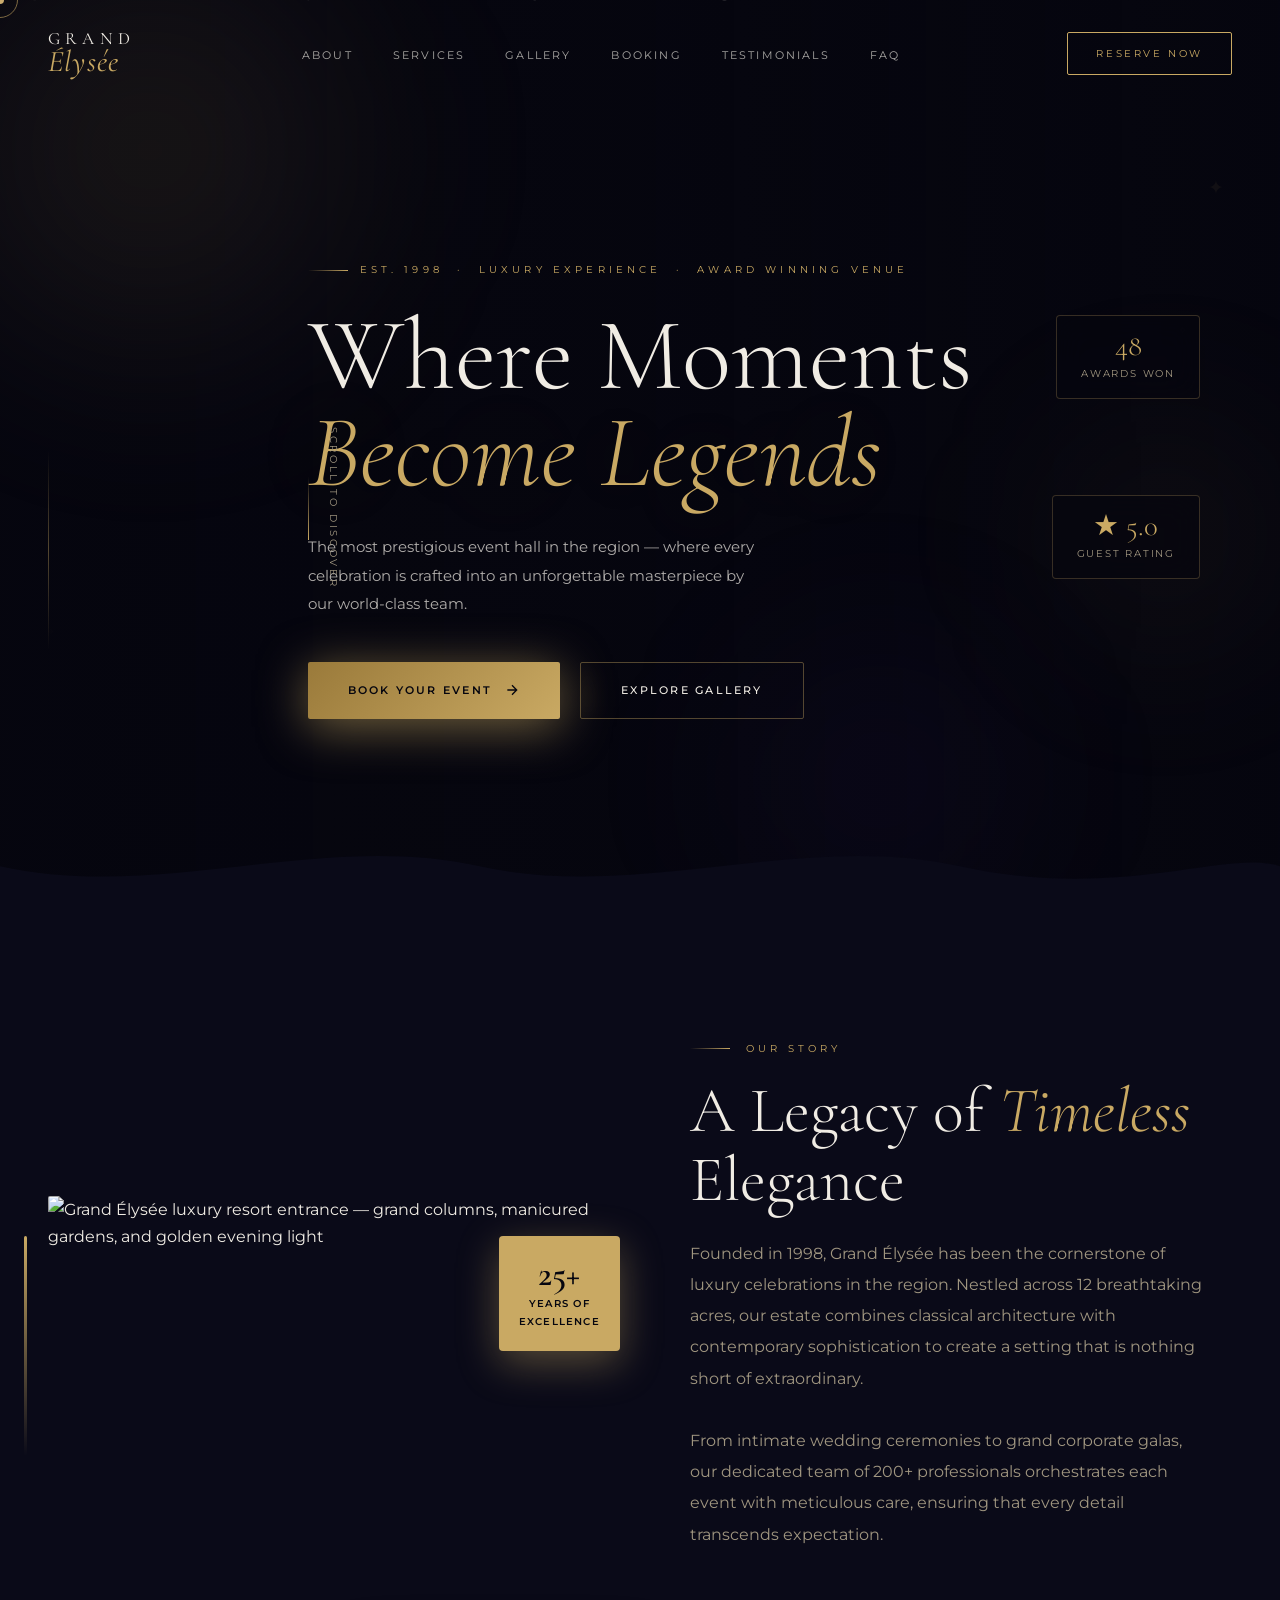
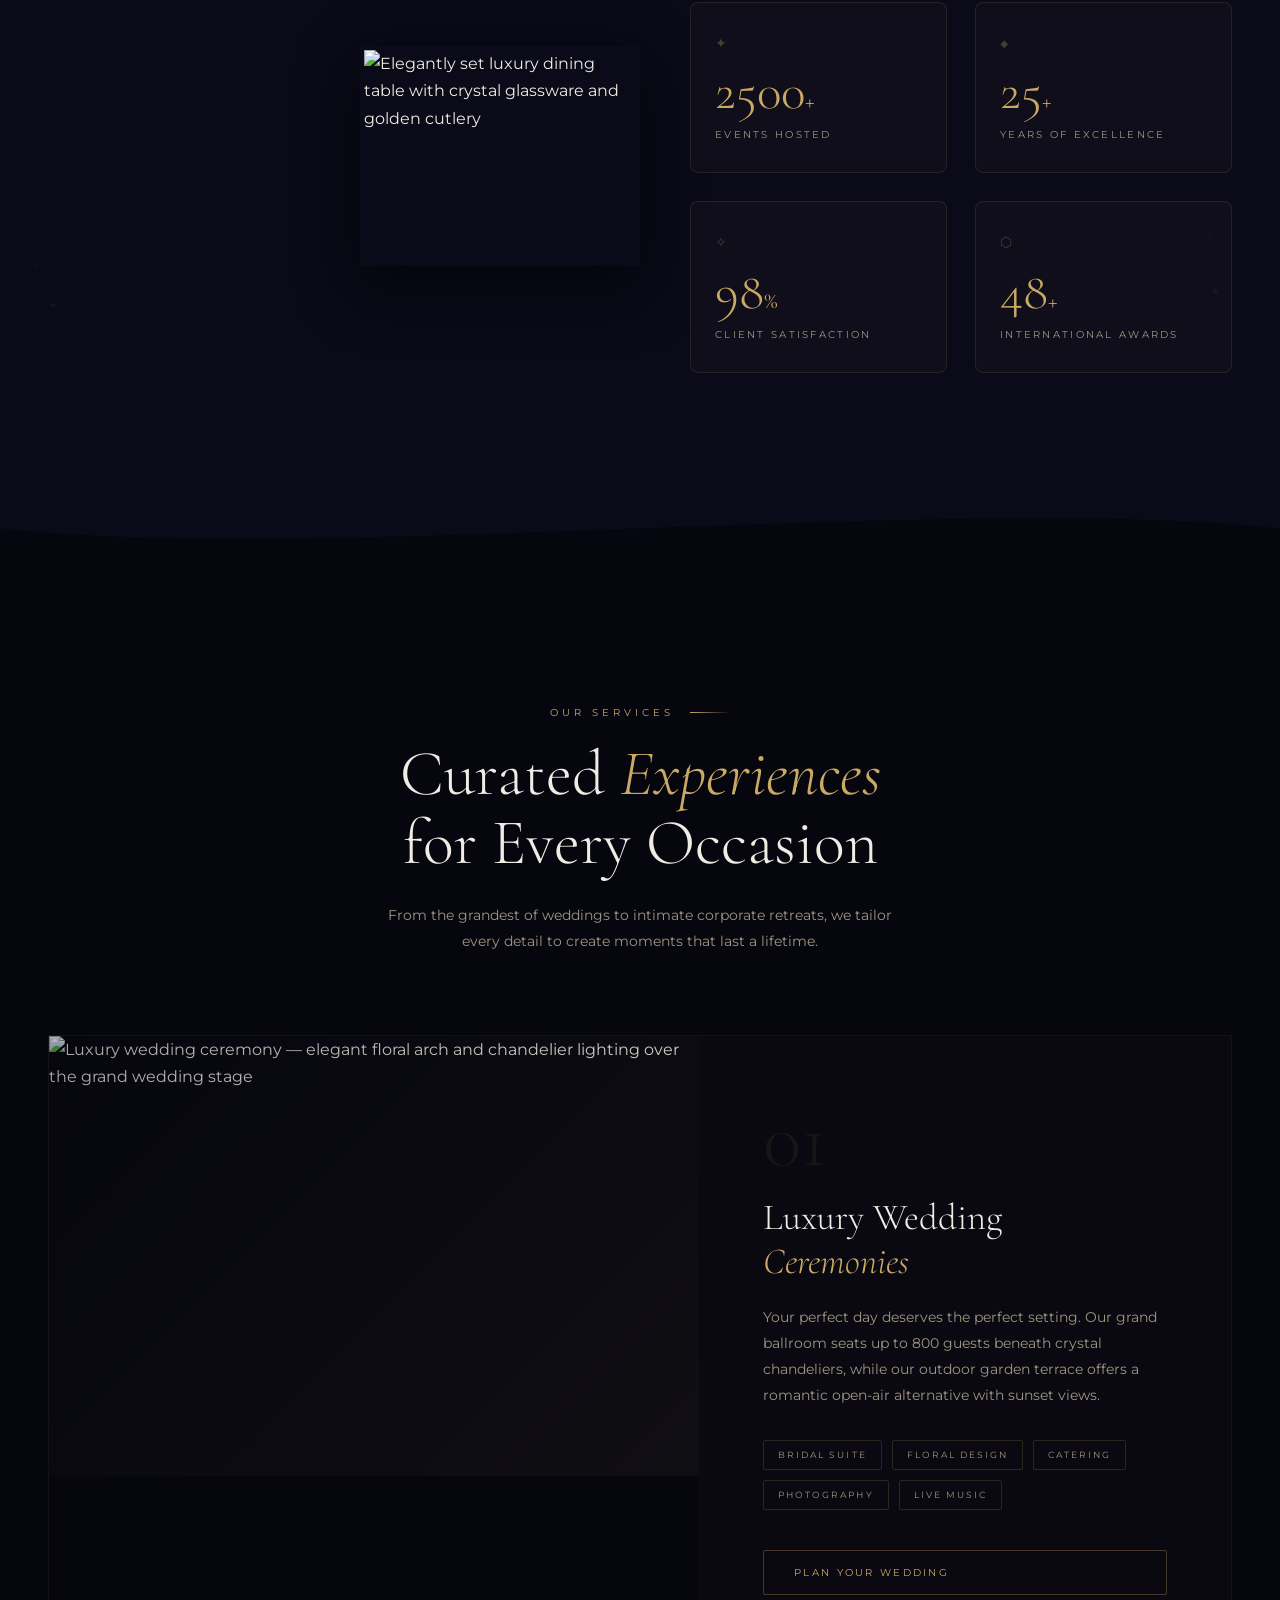
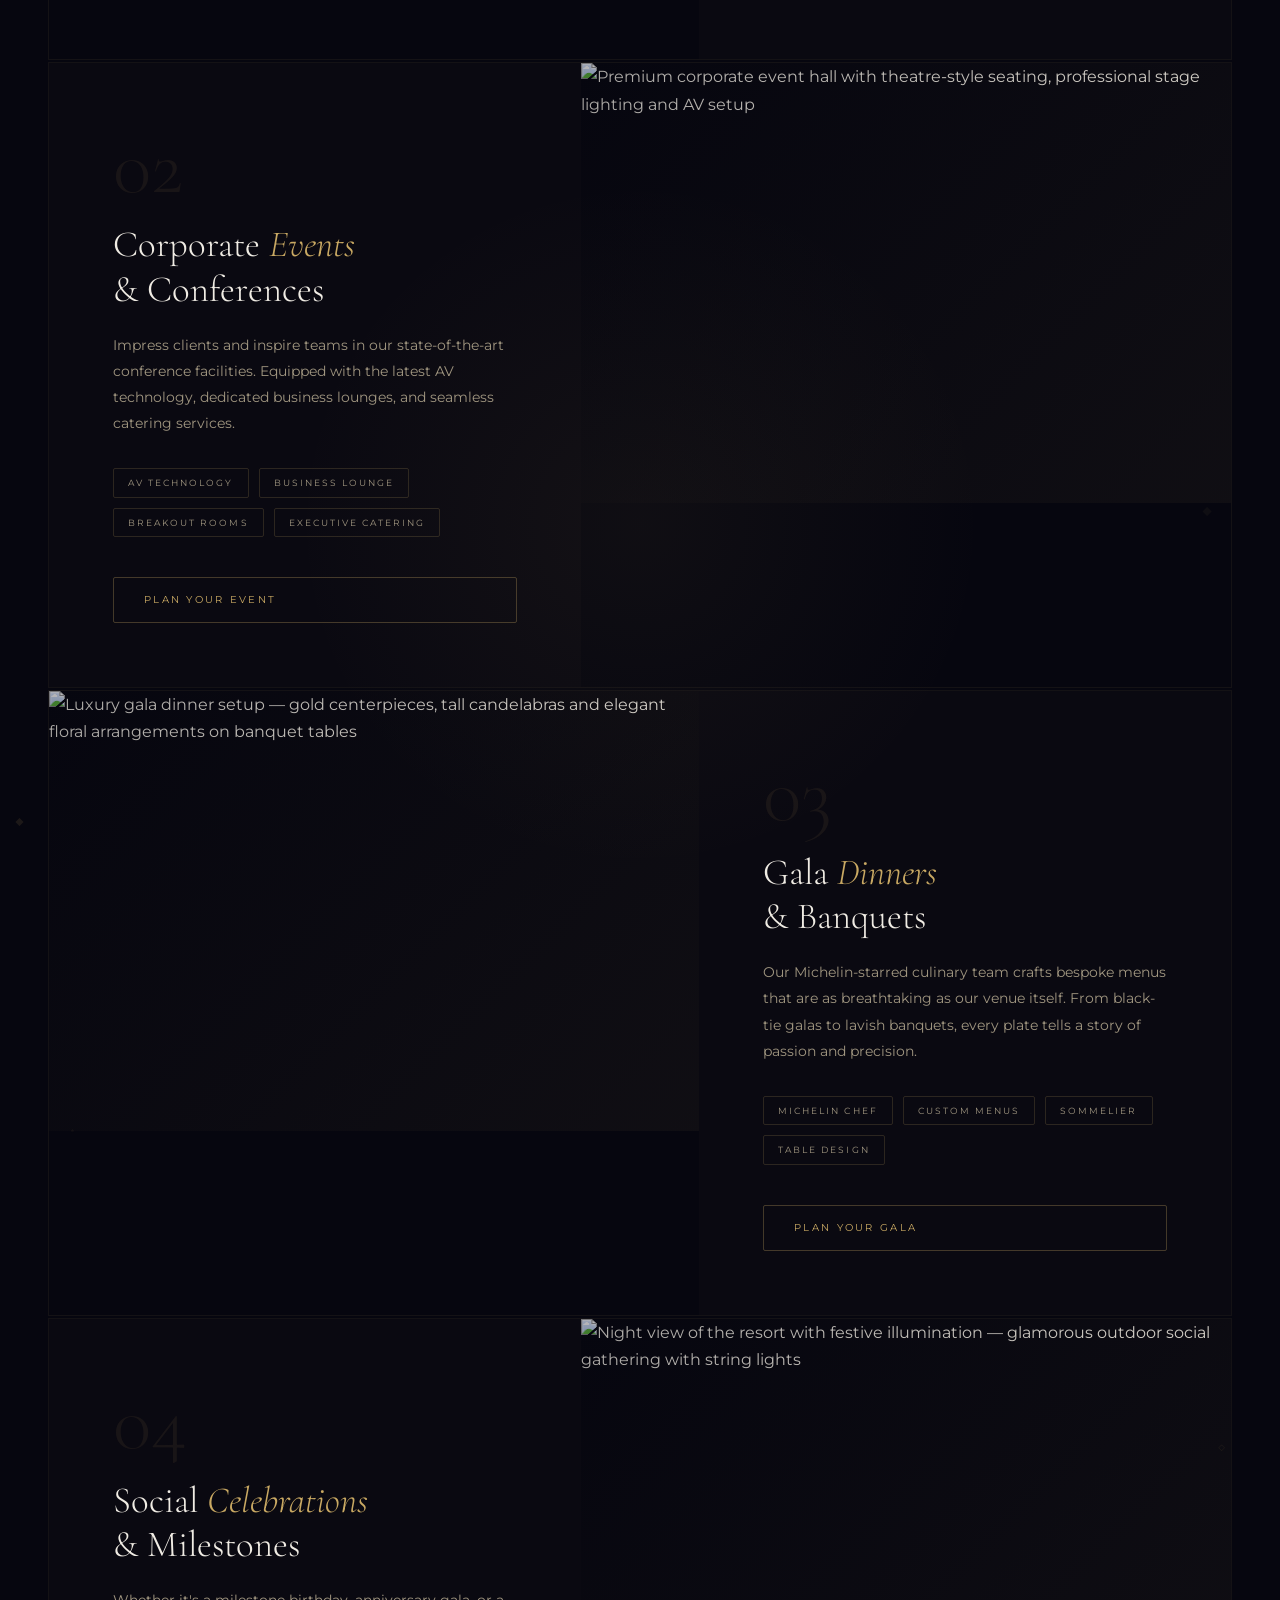
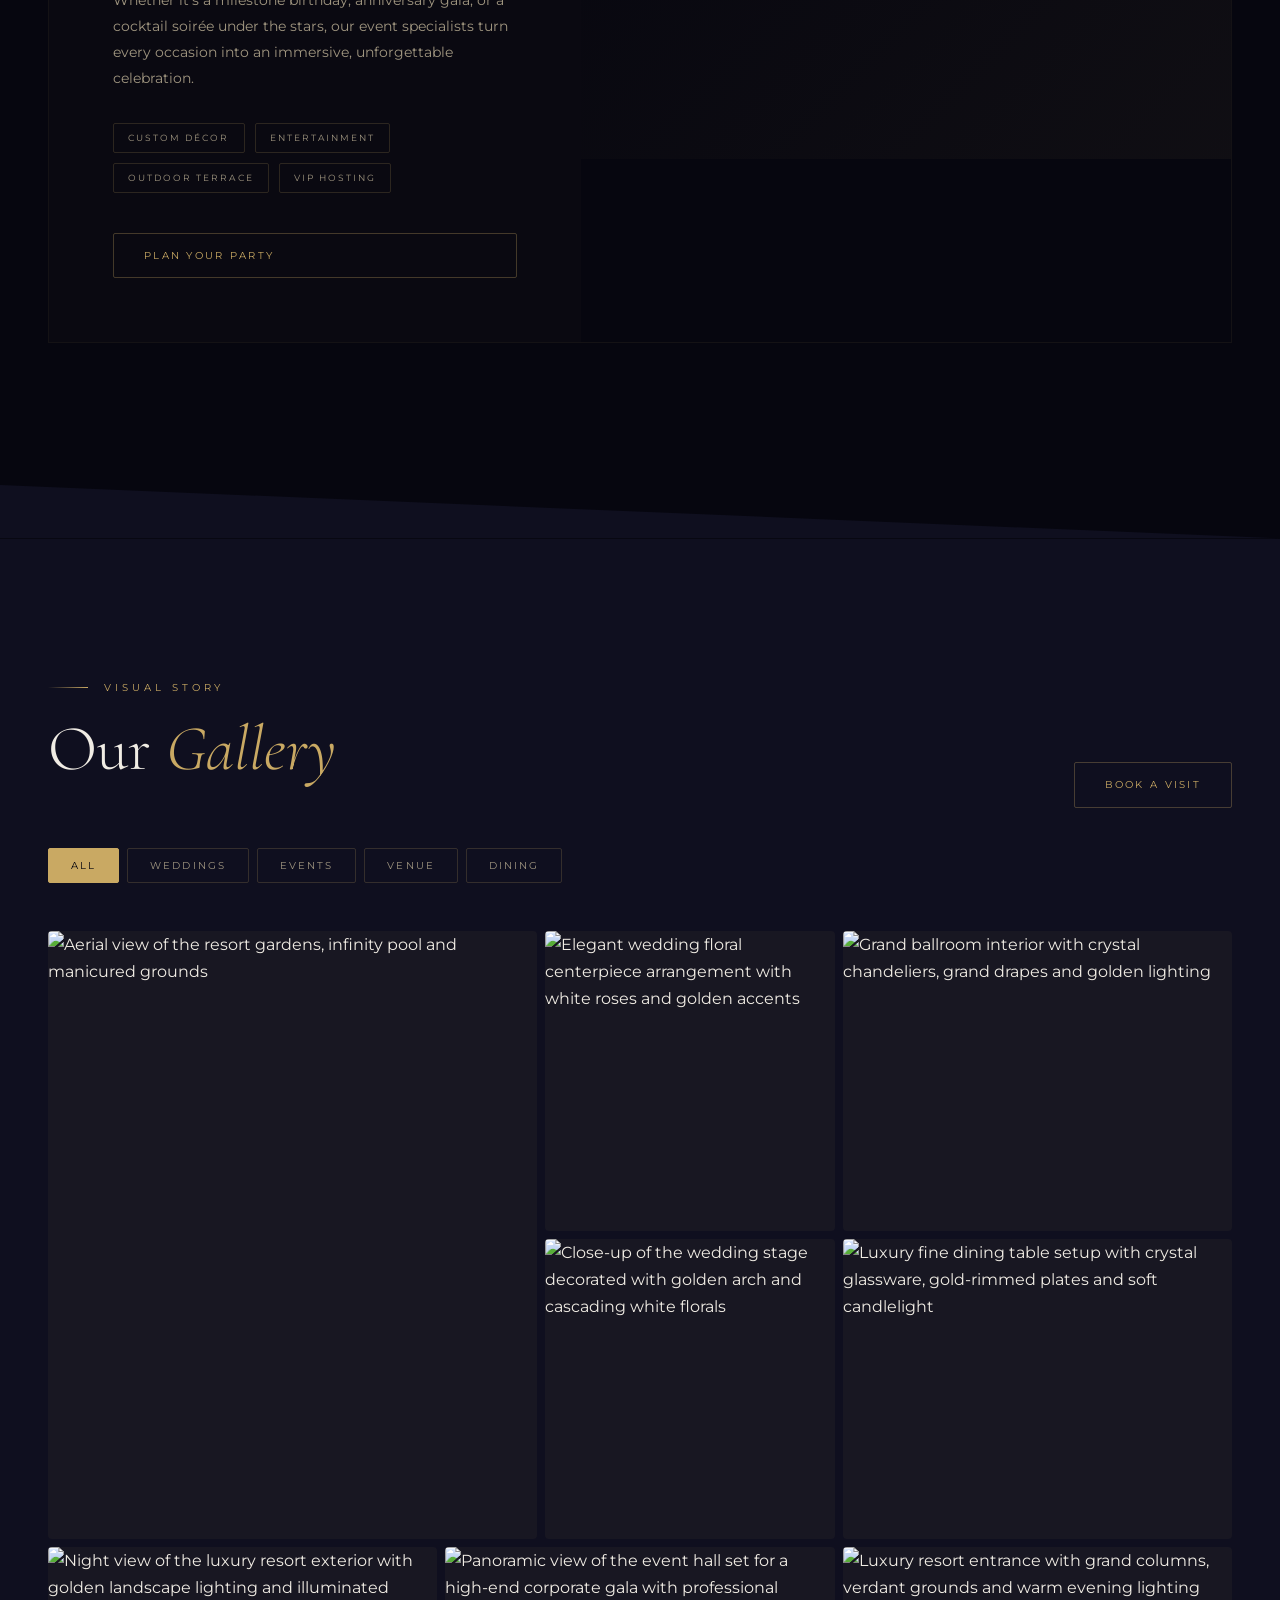
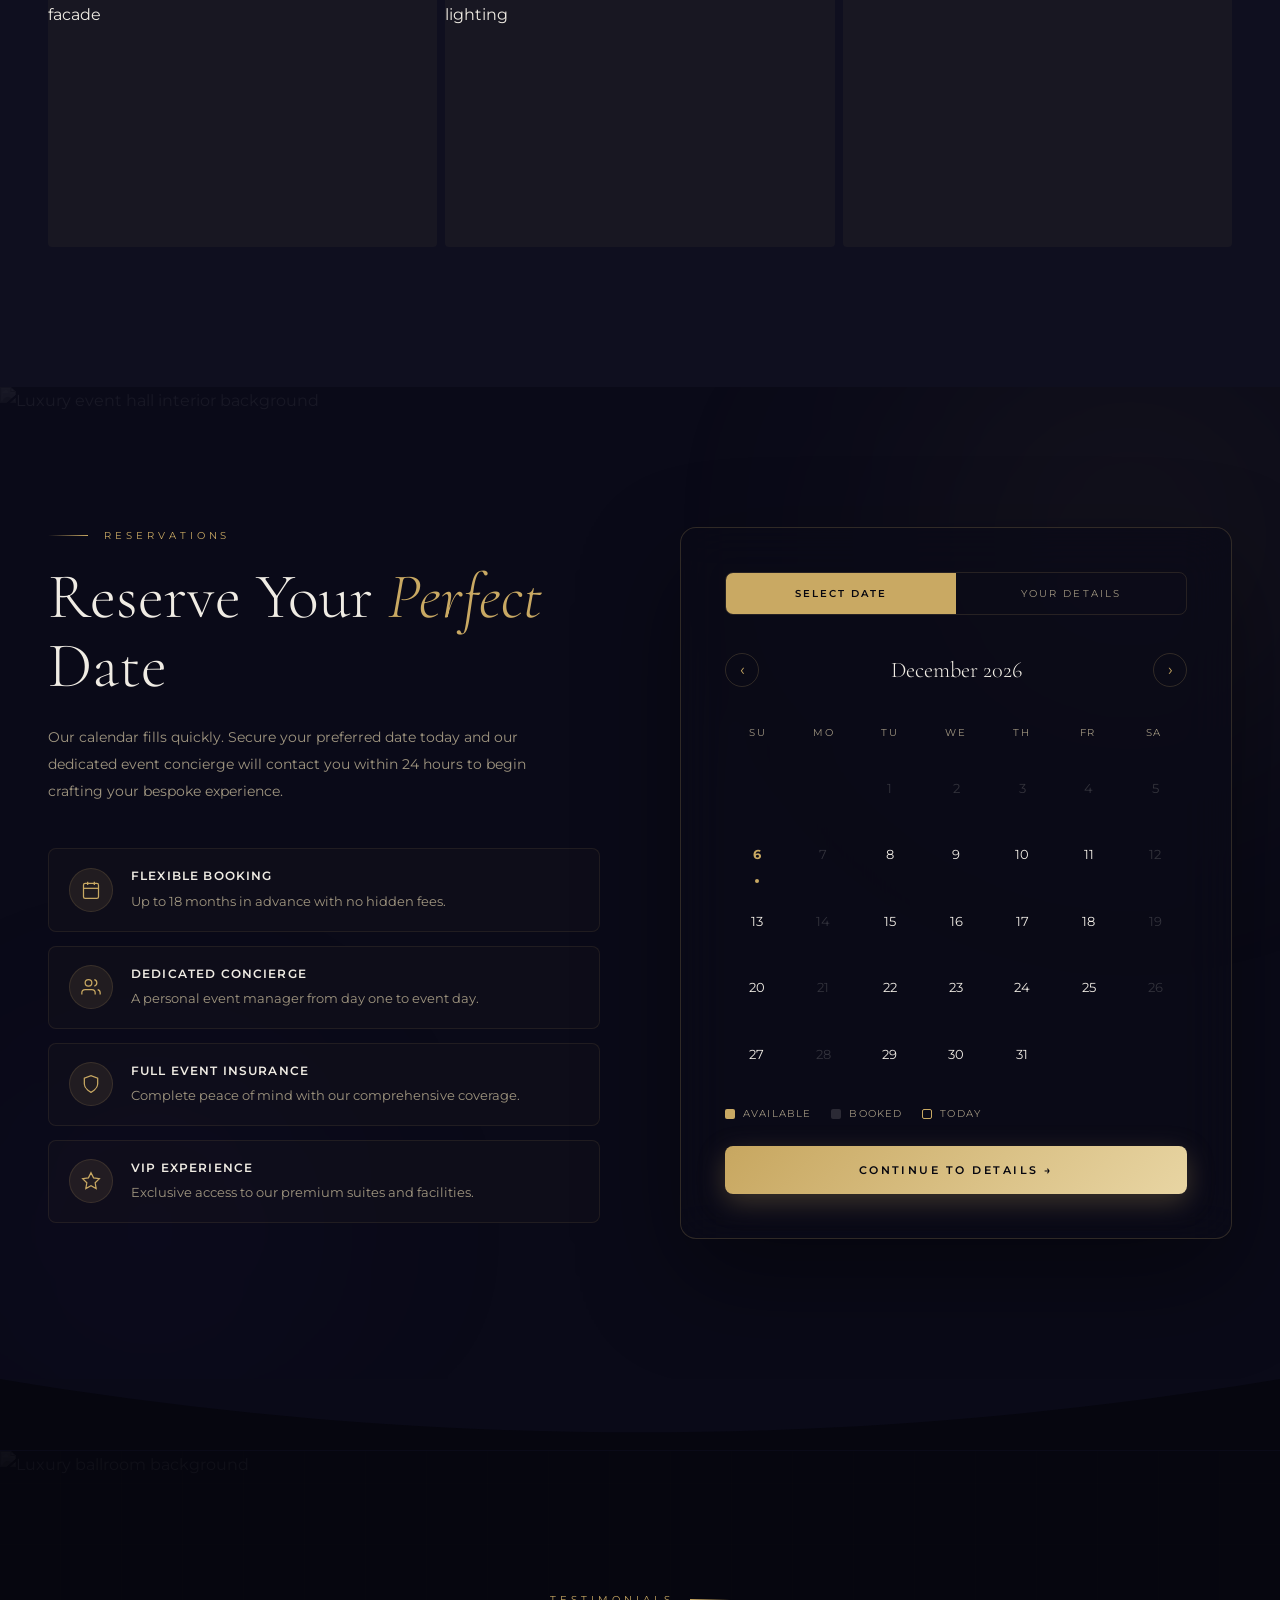
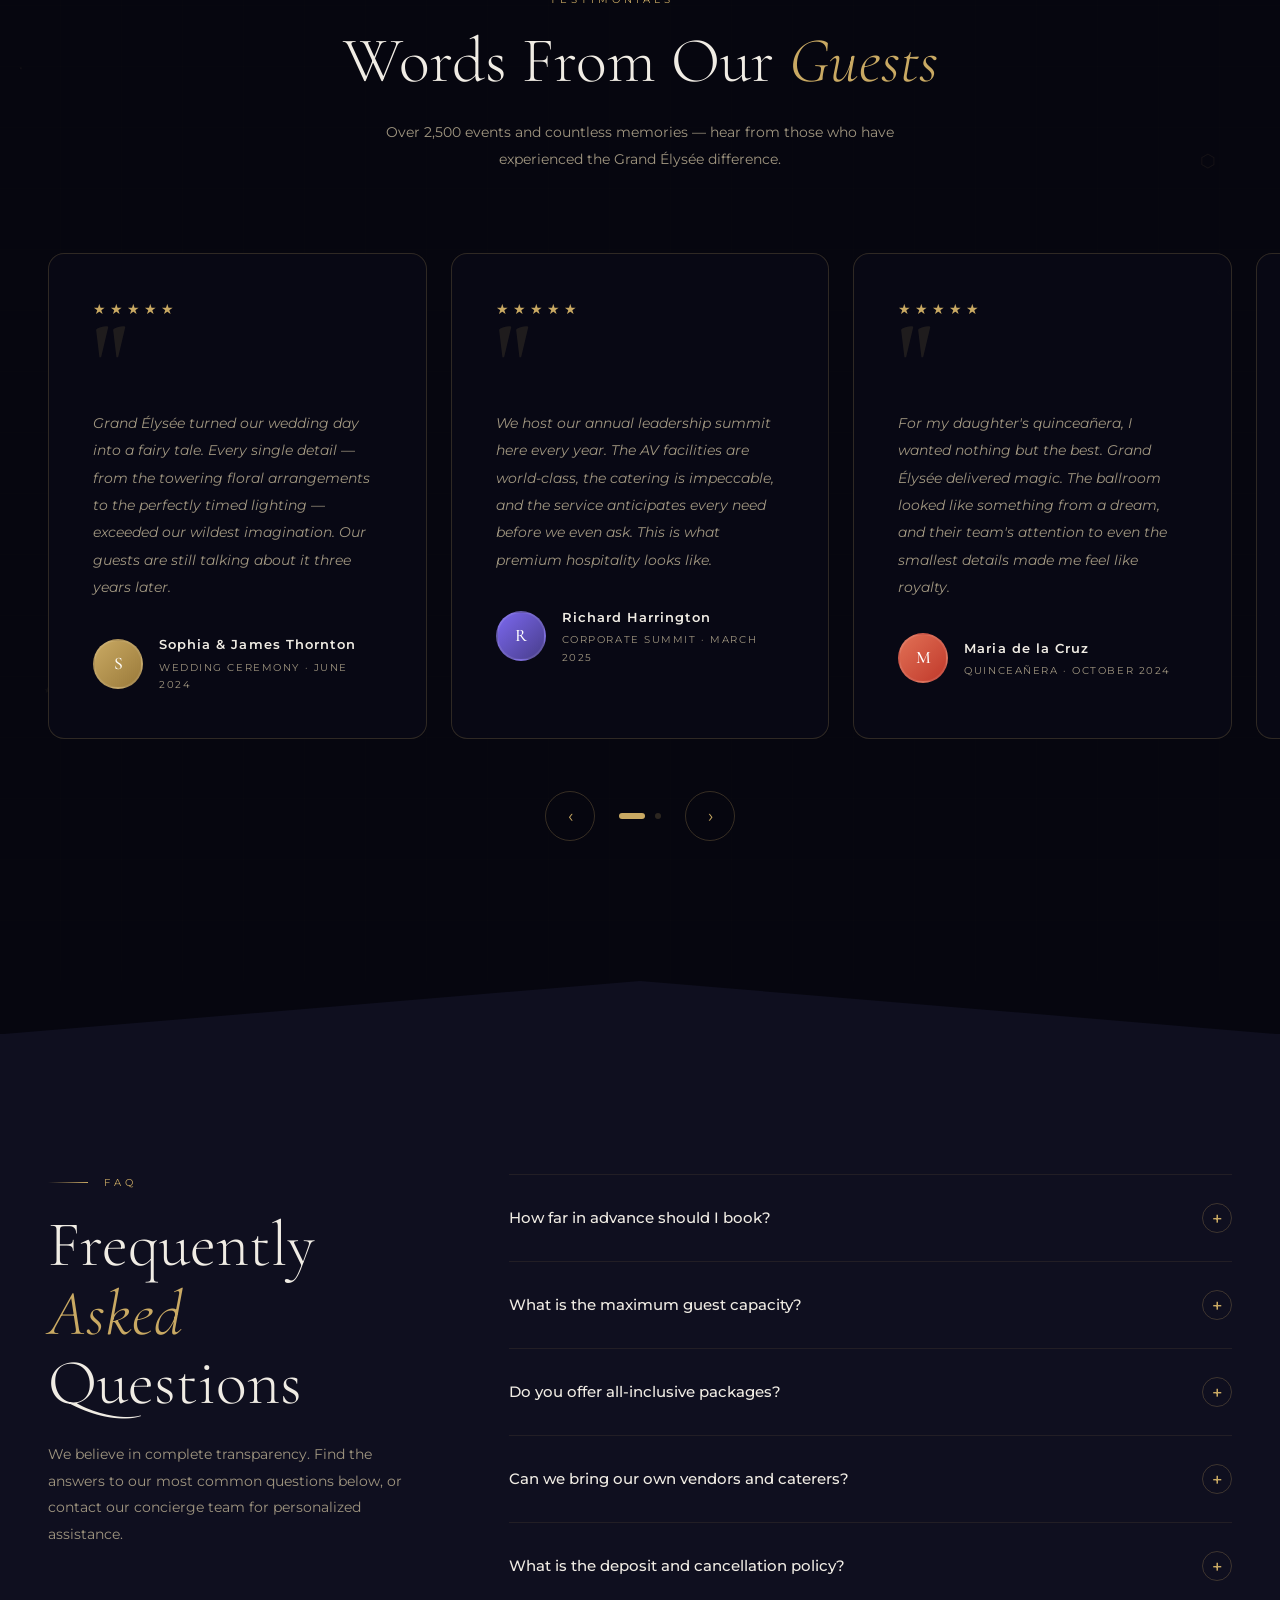
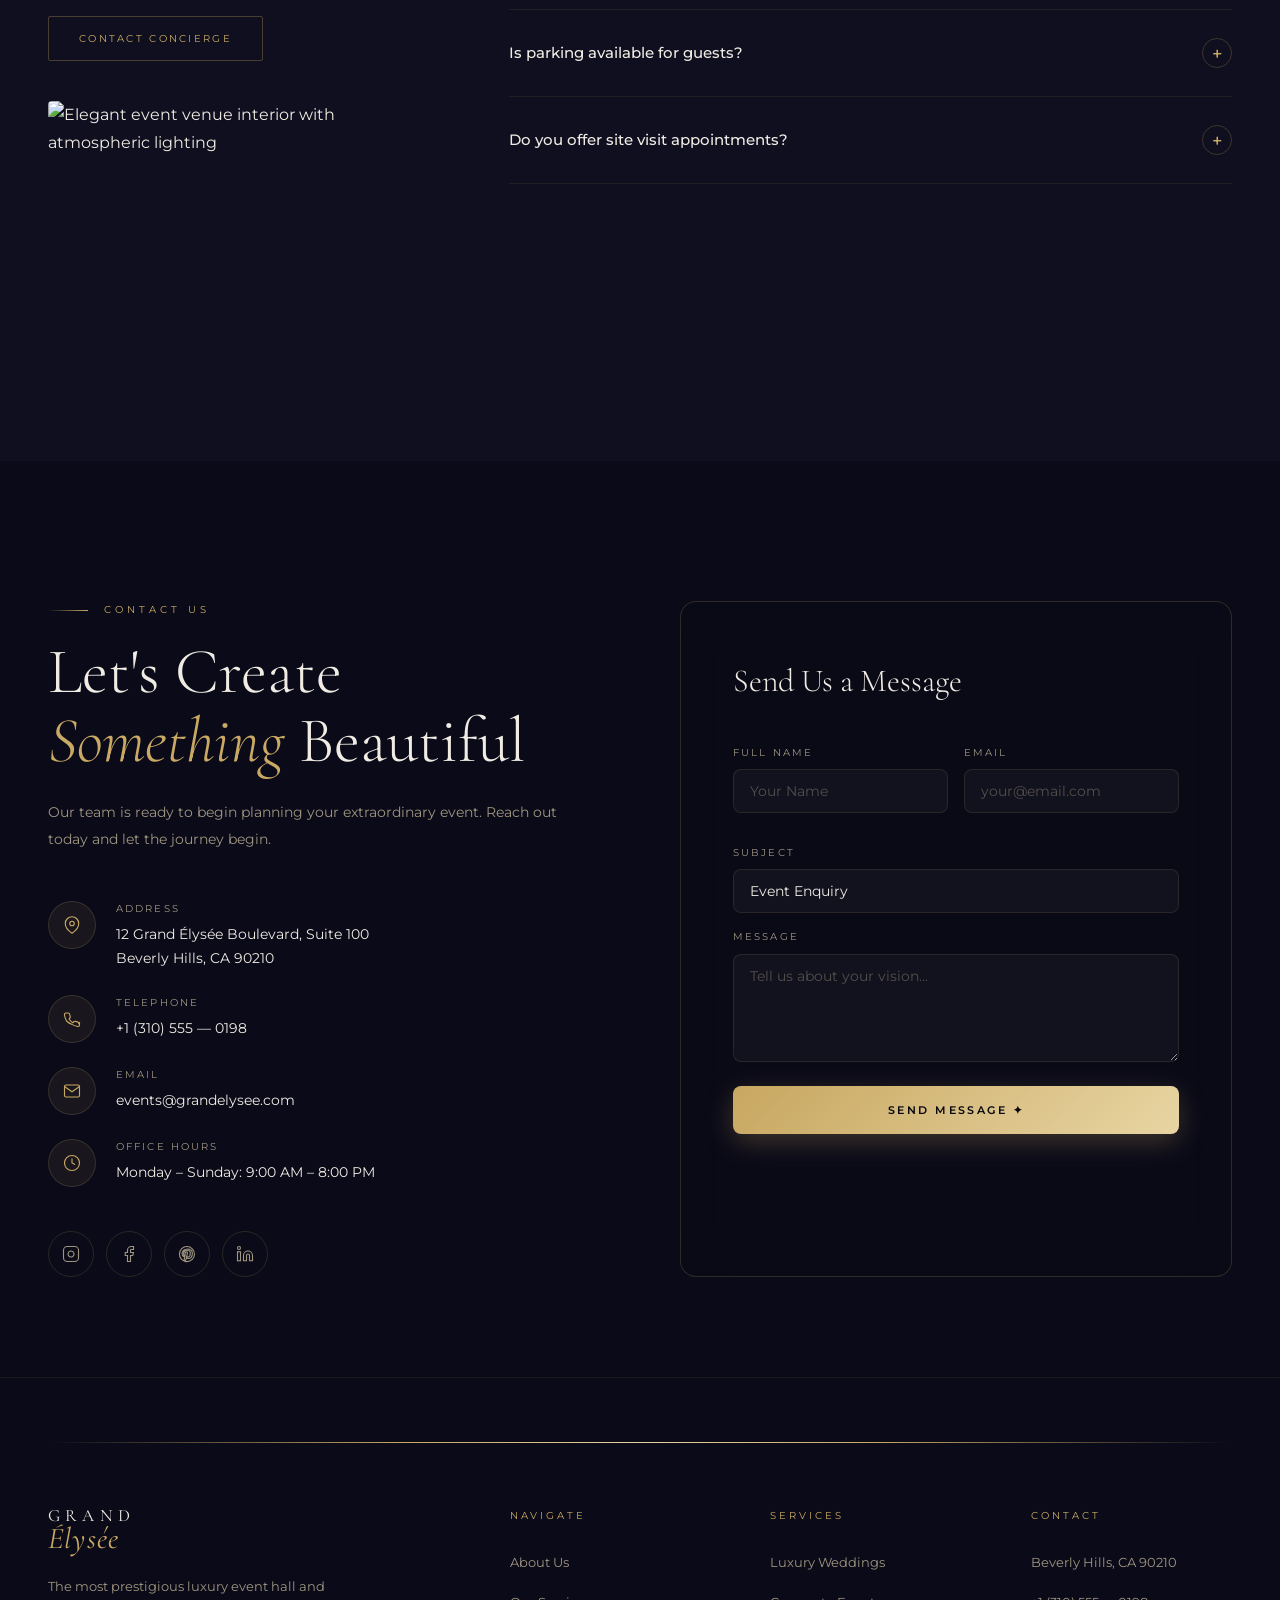
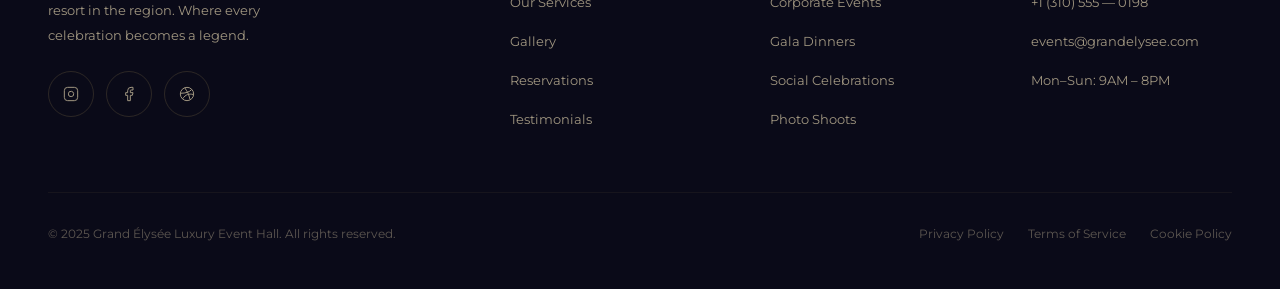
==== index.html @ 56af9328 "Add files via upload" ====
<!DOCTYPE html>
<html lang="en">
<head>
  <meta charset="UTF-8">
  <meta name="viewport" content="width=device-width, initial-scale=1.0">
  <title>Grand Élysée | Luxury Event Hall &amp; Resort</title>
  <meta name="description" content="Experience unparalleled elegance at Grand Élysée — the premier luxury event hall and resort for weddings, corporate events, and grand celebrations.">
  <meta property="og:title" content="Grand Élysée | Luxury Event Hall">
  <meta property="og:description" content="Where moments become legends. The most prestigious event hall in the region.">
  <meta property="og:type" content="website">
  <link rel="preconnect" href="https://fonts.googleapis.com">
  <link rel="preconnect" href="https://fonts.gstatic.com" crossorigin>
  <link href="https://fonts.googleapis.com/css2?family=Cormorant+Garamond:ital,wght@0,300;0,400;0,500;0,600;0,700;1,300;1,400;1,500&family=Montserrat:wght@300;400;500;600;700&display=swap" rel="stylesheet">
  <link rel="stylesheet" href="./style.css">
</head>
<body>

<!-- ═══════════════════════════════════════════════════════
     LOADING SCREEN
════════════════════════════════════════════════════════ -->
<div id="loading-screen">
  <div class="loader-bg-img">
    <img src="./images/hero-bg.jpg" alt="" aria-hidden="true">
  </div>
  <div class="loader-overlay"></div>
  <div class="loader-content">
    <div class="loader-emblem">✦</div>
    <div class="loader-logo" id="loader-logo">
      <span class="loader-letter">G</span><span class="loader-letter">R</span><span class="loader-letter">A</span><span class="loader-letter">N</span><span class="loader-letter">D</span><span class="loader-space">&nbsp;</span><span class="loader-letter">É</span><span class="loader-letter">L</span><span class="loader-letter">Y</span><span class="loader-letter">S</span><span class="loader-letter">É</span><span class="loader-letter">E</span>
    </div>
    <div class="loader-tagline">Where Elegance Meets Excellence</div>
    <div class="loader-bar"><div class="loader-progress"></div></div>
  </div>
</div>

<!-- CUSTOM CURSOR -->
<div class="cursor-dot" id="cursor-dot"></div>
<div class="cursor-ring" id="cursor-ring"></div>

<!-- ═══════════════════════════════════════════════════════
     NAVIGATION
════════════════════════════════════════════════════════ -->
<nav id="navbar">
  <div class="nav-container">
    <a href="#hero" class="nav-logo">
      <span class="logo-grand">Grand</span>
      <span class="logo-elysee">Élysée</span>
    </a>
    <ul class="nav-links" id="nav-links">
      <li><a href="#about"        class="nav-link" data-section="about">About</a></li>
      <li><a href="#services"     class="nav-link" data-section="services">Services</a></li>
      <li><a href="#gallery"      class="nav-link" data-section="gallery">Gallery</a></li>
      <li><a href="#booking"      class="nav-link" data-section="booking">Booking</a></li>
      <li><a href="#testimonials" class="nav-link" data-section="testimonials">Testimonials</a></li>
      <li><a href="#faq"          class="nav-link" data-section="faq">FAQ</a></li>
    </ul>
    <a href="#booking" class="nav-cta">Reserve Now</a>
    <button class="nav-toggle" id="nav-toggle" aria-label="Toggle menu">
      <span></span><span></span><span></span>
    </button>
  </div>
</nav>

<!-- ═══════════════════════════════════════════════════════
     HERO SECTION
════════════════════════════════════════════════════════ -->
<section id="hero">
  <!-- Animated blobs -->
  <div class="hero-orb hero-orb-1"></div>
  <div class="hero-orb hero-orb-2"></div>
  <div class="hero-orb hero-orb-3"></div>
  <!-- Particles -->
  <div id="hero-particles" class="hero-particles"></div>
  <!-- Real background image -->
  <div class="hero-bg-wrap" id="hero-parallax-bg">
    <img
      src="./images/hero-bg.jpg"
      alt="Luxury resort exterior at dusk — aerial panoramic view of Grand Élysée with illuminated gardens"
      class="hero-bg-img"
      loading="eager"
    >
  </div>
  <div class="hero-overlay"></div>
  <!-- Side decorative line -->
  <div class="hero-side-line"></div>
  <!-- Main content -->
  <div class="hero-content">
    <div class="hero-overline">Est. 1998 &nbsp;·&nbsp; Luxury Experience &nbsp;·&nbsp; Award Winning Venue</div>
    <h1 class="hero-title">
      <span class="hero-title-line">Where Moments</span>
      <span class="hero-title-line hero-title-italic">Become Legends</span>
    </h1>
    <p class="hero-subtitle">The most prestigious event hall in the region — where every celebration is crafted into an unforgettable masterpiece by our world-class team.</p>
    <div class="hero-ctas">
      <a href="#booking" class="btn-primary">
        <span>Book Your Event</span>
        <svg viewBox="0 0 24 24" fill="none" stroke="currentColor" stroke-width="2"><path d="M5 12h14M12 5l7 7-7 7"/></svg>
      </a>
      <a href="#gallery" class="btn-secondary"><span>Explore Gallery</span></a>
    </div>
    <div class="hero-scroll-hint">
      <div class="scroll-line"></div>
      <span>Scroll to discover</span>
    </div>
  </div>
  <!-- Floating award badges -->
  <div class="hero-badge hero-badge-1">
    <div class="badge-inner">
      <div class="badge-num">48</div>
      <div class="badge-label">Awards Won</div>
    </div>
  </div>
  <div class="hero-badge hero-badge-2">
    <div class="badge-inner">
      <div class="badge-num">★ 5.0</div>
      <div class="badge-label">Guest Rating</div>
    </div>
  </div>
  <!-- Wave divider -->
  <div class="hero-divider wave-divider">
    <svg viewBox="0 0 1440 110" preserveAspectRatio="none" xmlns="http://www.w3.org/2000/svg">
      <path d="M0,70 C180,110 360,30 540,70 C720,110 900,30 1080,70 C1260,110 1380,50 1440,70 L1440,110 L0,110 Z" fill="#0a0a18"/>
    </svg>
  </div>
</section>

<!-- ═══════════════════════════════════════════════════════
     ABOUT SECTION
════════════════════════════════════════════════════════ -->
<section id="about">
  <div class="about-container">
    <!-- Left: Images -->
    <div class="about-image-wrap reveal-left">
      <div class="about-gold-line"></div>
      <div class="about-main-img">
        <img
          src="./images/about-main.jpg"
          alt="Grand Élysée luxury resort entrance — grand columns, manicured gardens, and golden evening light"
          loading="lazy"
        >
      </div>
      <div class="about-accent-img">
        <img
          src="./images/about-accent.jpg"
          alt="Elegantly set luxury dining table with crystal glassware and golden cutlery"
          loading="lazy"
        >
      </div>
      <!-- Floating experience tag -->
      <div class="about-float-tag">
        <div class="float-tag-num">25+</div>
        <div class="float-tag-text">Years of<br>Excellence</div>
      </div>
    </div>
    <!-- Right: Text + Stats -->
    <div class="about-text">
      <div class="section-overline reveal stagger-1">Our Story</div>
      <h2 class="section-title reveal stagger-2">A Legacy of <em>Timeless</em><br>Elegance</h2>
      <p class="about-story section-sub reveal stagger-3">
        Founded in 1998, Grand Élysée has been the cornerstone of luxury celebrations in the region. Nestled across 12 breathtaking acres, our estate combines classical architecture with contemporary sophistication to create a setting that is nothing short of extraordinary.<br><br>
        From intimate wedding ceremonies to grand corporate galas, our dedicated team of 200+ professionals orchestrates each event with meticulous care, ensuring that every detail transcends expectation.
      </p>
      <div class="about-stats">
        <div class="stat-card reveal-scale stagger-1">
          <div class="stat-icon">✦</div>
          <div class="stat-number"><span class="counter" data-target="2500">0</span><span class="stat-suffix">+</span></div>
          <div class="stat-label">Events Hosted</div>
        </div>
        <div class="stat-card reveal-scale stagger-2">
          <div class="stat-icon">◆</div>
          <div class="stat-number"><span class="counter" data-target="25">0</span><span class="stat-suffix">+</span></div>
          <div class="stat-label">Years of Excellence</div>
        </div>
        <div class="stat-card reveal-scale stagger-3">
          <div class="stat-icon">✧</div>
          <div class="stat-number"><span class="counter" data-target="98">0</span><span class="stat-suffix">%</span></div>
          <div class="stat-label">Client Satisfaction</div>
        </div>
        <div class="stat-card reveal-scale stagger-4">
          <div class="stat-icon">⬡</div>
          <div class="stat-number"><span class="counter" data-target="48">0</span><span class="stat-suffix">+</span></div>
          <div class="stat-label">International Awards</div>
        </div>
      </div>
    </div>
  </div>
</section>

<!-- Wave divider -->
<div class="wave-divider" style="background:#0a0a18; line-height:0;">
  <svg viewBox="0 0 1440 80" preserveAspectRatio="none" xmlns="http://www.w3.org/2000/svg">
    <path d="M0,40 C360,80 1080,0 1440,40 L1440,80 L0,80 Z" fill="#06060f"/>
  </svg>
</div>

<!-- ═══════════════════════════════════════════════════════
     SERVICES SECTION
════════════════════════════════════════════════════════ -->
<section id="services">
  <div class="services-glow"></div>
  <div class="services-header">
    <div class="section-overline reveal">Our Services</div>
    <h2 class="section-title reveal stagger-1">Curated <em>Experiences</em><br>for Every Occasion</h2>
    <p class="section-sub reveal stagger-2" style="margin: 0 auto;">From the grandest of weddings to intimate corporate retreats, we tailor every detail to create moments that last a lifetime.</p>
  </div>

  <div class="services-grid">

    <!-- Service 1: Weddings -->
    <div class="service-item reveal">
      <div class="service-img">
        <img
          src="./images/service-wedding.jpg"
          alt="Luxury wedding ceremony — elegant floral arch and chandelier lighting over the grand wedding stage"
          loading="lazy"
          class="service-img-inner"
        >
        <div class="service-img-overlay"></div>
      </div>
      <div class="service-content">
        <div class="service-number">01</div>
        <h3 class="service-title">Luxury Wedding<br><em>Ceremonies</em></h3>
        <p class="service-desc">Your perfect day deserves the perfect setting. Our grand ballroom seats up to 800 guests beneath crystal chandeliers, while our outdoor garden terrace offers a romantic open-air alternative with sunset views.</p>
        <div class="service-features">
          <span class="service-feature">Bridal Suite</span>
          <span class="service-feature">Floral Design</span>
          <span class="service-feature">Catering</span>
          <span class="service-feature">Photography</span>
          <span class="service-feature">Live Music</span>
        </div>
        <a href="#booking" class="btn-ghost">Plan Your Wedding</a>
      </div>
    </div>

    <!-- Service 2: Corporate -->
    <div class="service-item reveal">
      <div class="service-img">
        <img
          src="./images/service-corporate.jpg"
          alt="Premium corporate event hall with theatre-style seating, professional stage lighting and AV setup"
          loading="lazy"
          class="service-img-inner"
        >
        <div class="service-img-overlay"></div>
      </div>
      <div class="service-content">
        <div class="service-number">02</div>
        <h3 class="service-title">Corporate <em>Events</em><br>&amp; Conferences</h3>
        <p class="service-desc">Impress clients and inspire teams in our state-of-the-art conference facilities. Equipped with the latest AV technology, dedicated business lounges, and seamless catering services.</p>
        <div class="service-features">
          <span class="service-feature">AV Technology</span>
          <span class="service-feature">Business Lounge</span>
          <span class="service-feature">Breakout Rooms</span>
          <span class="service-feature">Executive Catering</span>
        </div>
        <a href="#booking" class="btn-ghost">Plan Your Event</a>
      </div>
    </div>

    <!-- Service 3: Gala Dinners -->
    <div class="service-item reveal">
      <div class="service-img">
        <img
          src="./images/service-gala.jpg"
          alt="Luxury gala dinner setup — gold centerpieces, tall candelabras and elegant floral arrangements on banquet tables"
          loading="lazy"
          class="service-img-inner"
        >
        <div class="service-img-overlay"></div>
      </div>
      <div class="service-content">
        <div class="service-number">03</div>
        <h3 class="service-title">Gala <em>Dinners</em><br>&amp; Banquets</h3>
        <p class="service-desc">Our Michelin-starred culinary team crafts bespoke menus that are as breathtaking as our venue itself. From black-tie galas to lavish banquets, every plate tells a story of passion and precision.</p>
        <div class="service-features">
          <span class="service-feature">Michelin Chef</span>
          <span class="service-feature">Custom Menus</span>
          <span class="service-feature">Sommelier</span>
          <span class="service-feature">Table Design</span>
        </div>
        <a href="#booking" class="btn-ghost">Plan Your Gala</a>
      </div>
    </div>

    <!-- Service 4: Social Events -->
    <div class="service-item reveal">
      <div class="service-img">
        <img
          src="./images/service-social.jpg"
          alt="Night view of the resort with festive illumination — glamorous outdoor social gathering with string lights"
          loading="lazy"
          class="service-img-inner"
        >
        <div class="service-img-overlay"></div>
      </div>
      <div class="service-content">
        <div class="service-number">04</div>
        <h3 class="service-title">Social <em>Celebrations</em><br>&amp; Milestones</h3>
        <p class="service-desc">Whether it's a milestone birthday, anniversary gala, or a cocktail soirée under the stars, our event specialists turn every occasion into an immersive, unforgettable celebration.</p>
        <div class="service-features">
          <span class="service-feature">Custom Décor</span>
          <span class="service-feature">Entertainment</span>
          <span class="service-feature">Outdoor Terrace</span>
          <span class="service-feature">VIP Hosting</span>
        </div>
        <a href="#booking" class="btn-ghost">Plan Your Party</a>
      </div>
    </div>

  </div><!-- /services-grid -->
</section>

<!-- Diagonal divider -->
<div style="background:#06060f; overflow:hidden; line-height:0;">
  <svg viewBox="0 0 1440 60" preserveAspectRatio="none" style="display:block;width:100%;" xmlns="http://www.w3.org/2000/svg">
    <polygon points="0,0 1440,60 0,60" fill="#0f0f1f"/>
  </svg>
</div>

<!-- ═══════════════════════════════════════════════════════
     GALLERY SECTION
════════════════════════════════════════════════════════ -->
<section id="gallery">
  <div class="gallery-header">
    <div>
      <div class="section-overline reveal">Visual Story</div>
      <h2 class="section-title reveal stagger-1">Our <em>Gallery</em></h2>
    </div>
    <a href="#booking" class="btn-ghost reveal stagger-2">Book a Visit</a>
  </div>

  <!-- Filter tabs -->
  <div class="gallery-filters reveal stagger-3">
    <button class="gallery-filter active" data-filter="all">All</button>
    <button class="gallery-filter" data-filter="weddings">Weddings</button>
    <button class="gallery-filter" data-filter="events">Events</button>
    <button class="gallery-filter" data-filter="venue">Venue</button>
    <button class="gallery-filter" data-filter="dining">Dining</button>
  </div>

  <div class="gallery-grid">
    <div class="gallery-item reveal-scale stagger-1" data-index="0" data-category="venue">
      <img
        src="./images/gallery-gardens.jpg"
        alt="Aerial view of the resort gardens, infinity pool and manicured grounds"
        loading="lazy"
      >
      <div class="gallery-overlay"><div class="gallery-overlay-text">Resort Gardens</div></div>
      <div class="gallery-zoom-icon">
        <svg width="18" height="18" viewBox="0 0 24 24" fill="none" stroke="currentColor" stroke-width="2"><circle cx="11" cy="11" r="8"/><path d="M21 21l-4.35-4.35"/><line x1="11" y1="8" x2="11" y2="14"/><line x1="8" y1="11" x2="14" y2="11"/></svg>
      </div>
    </div>
    <div class="gallery-item reveal-scale stagger-2" data-index="1" data-category="weddings">
      <img
        src="./images/gallery-florals.jpg"
        alt="Elegant wedding floral centerpiece arrangement with white roses and golden accents"
        loading="lazy"
      >
      <div class="gallery-overlay"><div class="gallery-overlay-text">Floral Design</div></div>
      <div class="gallery-zoom-icon">
        <svg width="18" height="18" viewBox="0 0 24 24" fill="none" stroke="currentColor" stroke-width="2"><circle cx="11" cy="11" r="8"/><path d="M21 21l-4.35-4.35"/><line x1="11" y1="8" x2="11" y2="14"/><line x1="8" y1="11" x2="14" y2="11"/></svg>
      </div>
    </div>
    <div class="gallery-item reveal-scale stagger-3" data-index="2" data-category="venue">
      <img
        src="./images/gallery-ballroom.jpg"
        alt="Grand ballroom interior with crystal chandeliers, grand drapes and golden lighting"
        loading="lazy"
      >
      <div class="gallery-overlay"><div class="gallery-overlay-text">Grand Ballroom</div></div>
      <div class="gallery-zoom-icon">
        <svg width="18" height="18" viewBox="0 0 24 24" fill="none" stroke="currentColor" stroke-width="2"><circle cx="11" cy="11" r="8"/><path d="M21 21l-4.35-4.35"/><line x1="11" y1="8" x2="11" y2="14"/><line x1="8" y1="11" x2="14" y2="11"/></svg>
      </div>
    </div>
    <div class="gallery-item reveal-scale stagger-4" data-index="3" data-category="weddings">
      <img
        src="./images/gallery-wedding-stage.jpg"
        alt="Close-up of the wedding stage decorated with golden arch and cascading white florals"
        loading="lazy"
      >
      <div class="gallery-overlay"><div class="gallery-overlay-text">Wedding Stage</div></div>
      <div class="gallery-zoom-icon">
        <svg width="18" height="18" viewBox="0 0 24 24" fill="none" stroke="currentColor" stroke-width="2"><circle cx="11" cy="11" r="8"/><path d="M21 21l-4.35-4.35"/><line x1="11" y1="8" x2="11" y2="14"/><line x1="8" y1="11" x2="14" y2="11"/></svg>
      </div>
    </div>
    <div class="gallery-item reveal-scale stagger-5" data-index="4" data-category="dining">
      <img
        src="./images/gallery-dining.jpg"
        alt="Luxury fine dining table setup with crystal glassware, gold-rimmed plates and soft candlelight"
        loading="lazy"
      >
      <div class="gallery-overlay"><div class="gallery-overlay-text">Fine Dining</div></div>
      <div class="gallery-zoom-icon">
        <svg width="18" height="18" viewBox="0 0 24 24" fill="none" stroke="currentColor" stroke-width="2"><circle cx="11" cy="11" r="8"/><path d="M21 21l-4.35-4.35"/><line x1="11" y1="8" x2="11" y2="14"/><line x1="8" y1="11" x2="14" y2="11"/></svg>
      </div>
    </div>
    <div class="gallery-item reveal-scale stagger-1" data-index="5" data-category="venue">
      <img
        src="./images/gallery-night.jpg"
        alt="Night view of the luxury resort exterior with golden landscape lighting and illuminated facade"
        loading="lazy"
      >
      <div class="gallery-overlay"><div class="gallery-overlay-text">Night View</div></div>
      <div class="gallery-zoom-icon">
        <svg width="18" height="18" viewBox="0 0 24 24" fill="none" stroke="currentColor" stroke-width="2"><circle cx="11" cy="11" r="8"/><path d="M21 21l-4.35-4.35"/><line x1="11" y1="8" x2="11" y2="14"/><line x1="8" y1="11" x2="14" y2="11"/></svg>
      </div>
    </div>
    <div class="gallery-item reveal-scale stagger-2" data-index="6" data-category="events">
      <img
        src="./images/gallery-corporate-gala.jpg"
        alt="Panoramic view of the event hall set for a high-end corporate gala with professional lighting"
        loading="lazy"
      >
      <div class="gallery-overlay"><div class="gallery-overlay-text">Corporate Gala</div></div>
      <div class="gallery-zoom-icon">
        <svg width="18" height="18" viewBox="0 0 24 24" fill="none" stroke="currentColor" stroke-width="2"><circle cx="11" cy="11" r="8"/><path d="M21 21l-4.35-4.35"/><line x1="11" y1="8" x2="11" y2="14"/><line x1="8" y1="11" x2="14" y2="11"/></svg>
      </div>
    </div>
    <div class="gallery-item reveal-scale stagger-3" data-index="7" data-category="venue">
      <img
        src="./images/gallery-entrance.jpg"
        alt="Luxury resort entrance with grand columns, verdant grounds and warm evening lighting"
        loading="lazy"
      >
      <div class="gallery-overlay"><div class="gallery-overlay-text">Grand Entrance</div></div>
      <div class="gallery-zoom-icon">
        <svg width="18" height="18" viewBox="0 0 24 24" fill="none" stroke="currentColor" stroke-width="2"><circle cx="11" cy="11" r="8"/><path d="M21 21l-4.35-4.35"/><line x1="11" y1="8" x2="11" y2="14"/><line x1="8" y1="11" x2="14" y2="11"/></svg>
      </div>
    </div>
  </div>
</section>

<!-- Lightbox -->
<div id="lightbox">
  <div class="lightbox-backdrop" id="lightbox-backdrop"></div>
  <div class="lightbox-content">
    <button class="lightbox-close" id="lightbox-close" aria-label="Close">
      <svg width="20" height="20" viewBox="0 0 24 24" fill="none" stroke="currentColor" stroke-width="2"><line x1="18" y1="6" x2="6" y2="18"/><line x1="6" y1="6" x2="18" y2="18"/></svg>
    </button>
    <button class="lightbox-nav lightbox-prev" id="lightbox-prev" aria-label="Previous">‹</button>
    <div class="lightbox-img-wrap">
      <img src="" alt="" id="lightbox-img" class="lightbox-img">
      <div class="lightbox-caption" id="lightbox-caption"></div>
    </div>
    <button class="lightbox-nav lightbox-next" id="lightbox-next" aria-label="Next">›</button>
  </div>
</div>

<!-- ═══════════════════════════════════════════════════════
     BOOKING / CALENDAR SECTION
════════════════════════════════════════════════════════ -->
<section id="booking">
  <div class="booking-blob booking-blob-1"></div>
  <div class="booking-blob booking-blob-2"></div>
  <!-- Background image layer -->
  <div class="booking-bg-img">
    <img
      src="./images/booking-bg.jpg"
      alt="Luxury event hall interior background"
      loading="lazy"
      aria-hidden="true"
    >
  </div>
  <div class="booking-container">
    <!-- Left: Info -->
    <div class="booking-info">
      <div class="section-overline reveal">Reservations</div>
      <h2 class="section-title reveal stagger-1">Reserve Your <em>Perfect</em><br>Date</h2>
      <p class="section-sub reveal stagger-2">Our calendar fills quickly. Secure your preferred date today and our dedicated event concierge will contact you within 24 hours to begin crafting your bespoke experience.</p>
      <div class="booking-perks reveal stagger-3">
        <div class="booking-perk">
          <div class="perk-icon">
            <svg width="20" height="20" viewBox="0 0 24 24" fill="none" stroke="currentColor" stroke-width="1.5"><rect x="3" y="4" width="18" height="18" rx="2"/><line x1="16" y1="2" x2="16" y2="6"/><line x1="8" y1="2" x2="8" y2="6"/><line x1="3" y1="10" x2="21" y2="10"/></svg>
          </div>
          <div class="perk-text"><strong>Flexible Booking</strong>Up to 18 months in advance with no hidden fees.</div>
        </div>
        <div class="booking-perk">
          <div class="perk-icon">
            <svg width="20" height="20" viewBox="0 0 24 24" fill="none" stroke="currentColor" stroke-width="1.5"><path d="M17 21v-2a4 4 0 0 0-4-4H5a4 4 0 0 0-4 4v2"/><circle cx="9" cy="7" r="4"/><path d="M23 21v-2a4 4 0 0 0-3-3.87"/><path d="M16 3.13a4 4 0 0 1 0 7.75"/></svg>
          </div>
          <div class="perk-text"><strong>Dedicated Concierge</strong>A personal event manager from day one to event day.</div>
        </div>
        <div class="booking-perk">
          <div class="perk-icon">
            <svg width="20" height="20" viewBox="0 0 24 24" fill="none" stroke="currentColor" stroke-width="1.5"><path d="M12 22s8-4 8-10V5l-8-3-8 3v7c0 6 8 10 8 10z"/></svg>
          </div>
          <div class="perk-text"><strong>Full Event Insurance</strong>Complete peace of mind with our comprehensive coverage.</div>
        </div>
        <div class="booking-perk">
          <div class="perk-icon">
            <svg width="20" height="20" viewBox="0 0 24 24" fill="none" stroke="currentColor" stroke-width="1.5"><polygon points="12 2 15.09 8.26 22 9.27 17 14.14 18.18 21.02 12 17.77 5.82 21.02 7 14.14 2 9.27 8.91 8.26 12 2"/></svg>
          </div>
          <div class="perk-text"><strong>VIP Experience</strong>Exclusive access to our premium suites and facilities.</div>
        </div>
      </div>
    </div>

    <!-- Right: Calendar + Form -->
    <div class="booking-panel reveal-right">
      <div class="booking-tabs">
        <button class="booking-tab active" data-tab="calendar">Select Date</button>
        <button class="booking-tab" data-tab="form">Your Details</button>
      </div>

      <!-- Calendar Tab -->
      <div id="tab-calendar">
        <div class="cal-header">
          <button class="cal-nav" id="cal-prev" aria-label="Previous month">‹</button>
          <div class="cal-month-year" id="cal-month-year">July 2026</div>
          <button class="cal-nav" id="cal-next" aria-label="Next month">›</button>
        </div>
        <div class="cal-weekdays">
          <div class="cal-weekday">Su</div><div class="cal-weekday">Mo</div>
          <div class="cal-weekday">Tu</div><div class="cal-weekday">We</div>
          <div class="cal-weekday">Th</div><div class="cal-weekday">Fr</div>
          <div class="cal-weekday">Sa</div>
        </div>
        <div class="cal-days" id="cal-days"></div>
        <div class="cal-legend">
          <div class="cal-legend-item"><div class="cal-legend-dot avail"></div>Available</div>
          <div class="cal-legend-item"><div class="cal-legend-dot booked"></div>Booked</div>
          <div class="cal-legend-item"><div class="cal-legend-dot today-dot"></div>Today</div>
        </div>
        <div id="cal-selected-display">
          <div class="cal-selected-label">Selected Date</div>
          <div id="cal-selected-text"></div>
        </div>
        <button class="form-submit" style="margin-top:24px;" onclick="switchToForm()">Continue to Details →</button>
      </div>

      <!-- Details Tab -->
      <div id="tab-form" style="display:none;">
        <form id="booking-form" onsubmit="handleBookingSubmit(event)">
          <div class="form-row">
            <div class="form-group">
              <label class="form-label">First Name</label>
              <input type="text" class="form-input" placeholder="Alexandra" required>
            </div>
            <div class="form-group">
              <label class="form-label">Last Name</label>
              <input type="text" class="form-input" placeholder="Beaumont" required>
            </div>
          </div>
          <div class="form-group">
            <label class="form-label">Email Address</label>
            <input type="email" class="form-input" placeholder="alexandra@beaumont.com" required>
          </div>
          <div class="form-group">
            <label class="form-label">Phone Number</label>
            <input type="tel" class="form-input" placeholder="+1 (555) 000-0000">
          </div>
          <div class="form-group">
            <label class="form-label">Event Type</label>
            <select class="form-select" required>
              <option value="" disabled selected>Select an event type</option>
              <option>Wedding Ceremony &amp; Reception</option>
              <option>Corporate Conference</option>
              <option>Gala Dinner</option>
              <option>Birthday Celebration</option>
              <option>Anniversary Party</option>
              <option>Product Launch</option>
              <option>Charity Gala</option>
              <option>Other</option>
            </select>
          </div>
          <div class="form-row">
            <div class="form-group">
              <label class="form-label">Estimated Guests</label>
              <select class="form-select">
                <option>Up to 50</option>
                <option>50 – 150</option>
                <option>150 – 300</option>
                <option>300 – 500</option>
                <option>500 – 800</option>
                <option>800+</option>
              </select>
            </div>
            <div class="form-group">
              <label class="form-label">Preferred Hall</label>
              <select class="form-select">
                <option>Grand Ballroom</option>
                <option>Garden Terrace</option>
                <option>Royal Suite</option>
                <option>Outdoor Pavilion</option>
                <option>Undecided</option>
              </select>
            </div>
          </div>
          <div class="form-group">
            <label class="form-label">Special Requests</label>
            <input type="text" class="form-input" placeholder="Any special requirements or questions...">
          </div>
          <button type="submit" class="form-submit">Submit Reservation Request ✦</button>
          <div id="form-success" class="form-success-msg" style="display:none;">
            <div class="success-icon">✦</div>
            <div class="success-title">Request Received</div>
            <div class="success-sub">Our concierge will contact you within 24 hours.</div>
          </div>
        </form>
      </div>
    </div>
  </div>
</section>

<!-- Curved divider -->
<div style="background:#0a0a18;overflow:hidden;line-height:0;">
  <svg viewBox="0 0 1440 80" preserveAspectRatio="none" style="display:block;width:100%;" xmlns="http://www.w3.org/2000/svg">
    <path d="M0,0 C480,80 960,80 1440,0 L1440,80 L0,80 Z" fill="#06060f"/>
  </svg>
</div>

<!-- ═══════════════════════════════════════════════════════
     TESTIMONIALS SECTION
════════════════════════════════════════════════════════ -->
<section id="testimonials">
  <div class="testimonials-bg-pattern"></div>
  <!-- Background blur image -->
  <div class="testimonials-bg-img">
    <img
      src="./images/gallery-ballroom.jpg"
      alt="Luxury ballroom background"
      loading="lazy"
      aria-hidden="true"
    >
  </div>
  <div class="testimonials-header">
    <div class="section-overline reveal">Testimonials</div>
    <h2 class="section-title reveal stagger-1">Words From Our <em>Guests</em></h2>
    <p class="section-sub reveal stagger-2" style="margin:0 auto;">Over 2,500 events and countless memories — hear from those who have experienced the Grand Élysée difference.</p>
  </div>

  <div class="testimonials-slider-wrap">
    <div class="testimonials-track" id="testimonials-track">

      <div class="testimonial-card">
        <div class="testimonial-stars"><span class="star">★</span><span class="star">★</span><span class="star">★</span><span class="star">★</span><span class="star">★</span></div>
        <div class="testimonial-quote">"</div>
        <p class="testimonial-text">Grand Élysée turned our wedding day into a fairy tale. Every single detail — from the towering floral arrangements to the perfectly timed lighting — exceeded our wildest imagination. Our guests are still talking about it three years later.</p>
        <div class="testimonial-author">
          <div class="author-avatar" style="background:linear-gradient(135deg,#c9a963,#9a7a3a);">S</div>
          <div class="author-info">
            <div class="author-name">Sophia &amp; James Thornton</div>
            <div class="author-event">Wedding Ceremony · June 2024</div>
          </div>
        </div>
      </div>

      <div class="testimonial-card">
        <div class="testimonial-stars"><span class="star">★</span><span class="star">★</span><span class="star">★</span><span class="star">★</span><span class="star">★</span></div>
        <div class="testimonial-quote">"</div>
        <p class="testimonial-text">We host our annual leadership summit here every year. The AV facilities are world-class, the catering is impeccable, and the service anticipates every need before we even ask. This is what premium hospitality looks like.</p>
        <div class="testimonial-author">
          <div class="author-avatar" style="background:linear-gradient(135deg,#7b68ee,#483d8b);">R</div>
          <div class="author-info">
            <div class="author-name">Richard Harrington</div>
            <div class="author-event">Corporate Summit · March 2025</div>
          </div>
        </div>
      </div>

      <div class="testimonial-card">
        <div class="testimonial-stars"><span class="star">★</span><span class="star">★</span><span class="star">★</span><span class="star">★</span><span class="star">★</span></div>
        <div class="testimonial-quote">"</div>
        <p class="testimonial-text">For my daughter's quinceañera, I wanted nothing but the best. Grand Élysée delivered magic. The ballroom looked like something from a dream, and their team's attention to even the smallest details made me feel like royalty.</p>
        <div class="testimonial-author">
          <div class="author-avatar" style="background:linear-gradient(135deg,#e17055,#c0392b);">M</div>
          <div class="author-info">
            <div class="author-name">Maria de la Cruz</div>
            <div class="author-event">Quinceañera · October 2024</div>
          </div>
        </div>
      </div>

      <div class="testimonial-card">
        <div class="testimonial-stars"><span class="star">★</span><span class="star">★</span><span class="star">★</span><span class="star">★</span><span class="star">★</span></div>
        <div class="testimonial-quote">"</div>
        <p class="testimonial-text">The product launch we hosted at Grand Élysée was a defining moment for our brand. The elegant ambiance gave our new collection exactly the sophisticated backdrop it deserved. Absolutely flawless from start to finish.</p>
        <div class="testimonial-author">
          <div class="author-avatar" style="background:linear-gradient(135deg,#00b894,#00635a);">L</div>
          <div class="author-info">
            <div class="author-name">Laurent Beaumont</div>
            <div class="author-event">Brand Launch · January 2025</div>
          </div>
        </div>
      </div>

      <div class="testimonial-card">
        <div class="testimonial-stars"><span class="star">★</span><span class="star">★</span><span class="star">★</span><span class="star">★</span><span class="star">★</span></div>
        <div class="testimonial-quote">"</div>
        <p class="testimonial-text">Our 25th anniversary celebration was beyond anything we could have planned ourselves. The outdoor terrace at sunset, the live orchestra, the Michelin-level cuisine — Grand Élysée is in a class entirely of its own.</p>
        <div class="testimonial-author">
          <div class="author-avatar" style="background:linear-gradient(135deg,#c9a963,#6d4c1f);">E</div>
          <div class="author-info">
            <div class="author-name">Eleanor &amp; Charles Windsor</div>
            <div class="author-event">Anniversary Gala · December 2024</div>
          </div>
        </div>
      </div>

    </div><!-- /track -->

    <div class="testimonials-controls">
      <button class="testimonials-nav" id="t-prev" aria-label="Previous testimonial">‹</button>
      <div class="testimonials-dots" id="t-dots"></div>
      <button class="testimonials-nav" id="t-next" aria-label="Next testimonial">›</button>
    </div>
  </div>
</section>

<!-- Diamond divider -->
<div style="background:#06060f;overflow:hidden;line-height:0;">
  <svg viewBox="0 0 1440 60" preserveAspectRatio="none" style="display:block;width:100%;" xmlns="http://www.w3.org/2000/svg">
    <path d="M0,60 L720,0 L1440,60 L1440,60 L0,60 Z" fill="#0f0f1f"/>
  </svg>
</div>

<!-- ═══════════════════════════════════════════════════════
     FAQ SECTION
════════════════════════════════════════════════════════ -->
<section id="faq">
  <div class="faq-container">
    <!-- Left intro -->
    <div class="faq-intro">
      <div class="section-overline reveal">FAQ</div>
      <h2 class="section-title reveal stagger-1">Frequently <em>Asked</em><br>Questions</h2>
      <p class="section-sub reveal stagger-2">We believe in complete transparency. Find the answers to our most common questions below, or contact our concierge team for personalized assistance.</p>
      <a href="#contact" class="btn-ghost reveal stagger-3" style="margin-top:32px;display:inline-flex;">Contact Concierge</a>
      <!-- FAQ decorative image -->
      <div class="faq-image reveal stagger-4">
        <img
          src="./images/gallery-ballroom.jpg"
          alt="Elegant event venue interior with atmospheric lighting"
          loading="lazy"
        >
      </div>
    </div>
    <!-- Right FAQ -->
    <div class="faq-list reveal stagger-1">

      <div class="faq-item">
        <button class="faq-question" aria-expanded="false">
          <span>How far in advance should I book?</span>
          <span class="faq-icon">+</span>
        </button>
        <div class="faq-answer" role="region">
          <p>We recommend booking at least 12 to 18 months in advance for peak-season events such as weddings and large galas, especially for Saturdays from May through October. Corporate events and weekday bookings are often available with shorter notice. Contact our concierge to check real-time availability.</p>
        </div>
      </div>

      <div class="faq-item">
        <button class="faq-question" aria-expanded="false">
          <span>What is the maximum guest capacity?</span>
          <span class="faq-icon">+</span>
        </button>
        <div class="faq-answer" role="region">
          <p>Our Grand Ballroom can accommodate up to 800 guests for a seated dinner or 1,200 guests for a cocktail reception. The Garden Terrace comfortably hosts up to 400 guests, while our Royal Suite is perfect for intimate gatherings of up to 80 guests. We offer multiple configurations to suit your vision.</p>
        </div>
      </div>

      <div class="faq-item">
        <button class="faq-question" aria-expanded="false">
          <span>Do you offer all-inclusive packages?</span>
          <span class="faq-icon">+</span>
        </button>
        <div class="faq-answer" role="region">
          <p>Yes. We offer fully bespoke all-inclusive packages covering venue, catering, floral design, lighting, entertainment coordination, photography and videography partnerships, bridal suites, valet parking, and dedicated concierge service. Every package is tailored to your specific requirements and budget during an initial consultation.</p>
        </div>
      </div>

      <div class="faq-item">
        <button class="faq-question" aria-expanded="false">
          <span>Can we bring our own vendors and caterers?</span>
          <span class="faq-icon">+</span>
        </button>
        <div class="faq-answer" role="region">
          <p>We understand every couple and client has unique preferences. While we take great pride in our in-house Michelin-star culinary team and curated vendor network, we are delighted to work with your preferred vendors. All external vendors must be pre-approved and comply with our operational standards and insurance requirements.</p>
        </div>
      </div>

      <div class="faq-item">
        <button class="faq-question" aria-expanded="false">
          <span>What is the deposit and cancellation policy?</span>
          <span class="faq-icon">+</span>
        </button>
        <div class="faq-answer" role="region">
          <p>A 30% non-refundable deposit is required to secure your date. Full payment is due 30 days prior to the event. Our cancellation policy offers a partial refund (50% of remaining balance) if cancelled more than 90 days before the event date. We strongly recommend event insurance, which we can help arrange on your behalf.</p>
        </div>
      </div>

      <div class="faq-item">
        <button class="faq-question" aria-expanded="false">
          <span>Is parking available for guests?</span>
          <span class="faq-icon">+</span>
        </button>
        <div class="faq-answer" role="region">
          <p>We offer complimentary valet parking for up to 500 vehicles on our estate grounds. Additional overflow parking is available for larger events through our partner facilities nearby. VIP and handicap-accessible spaces are always reserved closest to the main entrance.</p>
        </div>
      </div>

      <div class="faq-item">
        <button class="faq-question" aria-expanded="false">
          <span>Do you offer site visit appointments?</span>
          <span class="faq-icon">+</span>
        </button>
        <div class="faq-answer" role="region">
          <p>Absolutely. We warmly encourage personal site visits to allow you to experience the magic of Grand Élysée firsthand. Guided tours are available Tuesday through Sunday between 10:00 AM and 6:00 PM by appointment. Simply contact our concierge team to schedule your complimentary private tour.</p>
        </div>
      </div>

    </div>
  </div>
</section>

<!-- ═══════════════════════════════════════════════════════
     CONTACT SECTION
════════════════════════════════════════════════════════ -->
<section id="contact">
  <div class="contact-container">
    <div class="contact-split">
      <!-- Left: Info -->
      <div class="contact-info">
        <div class="section-overline reveal">Contact Us</div>
        <h2 class="section-title reveal stagger-1">Let's Create<br><em>Something</em> Beautiful</h2>
        <p class="section-sub reveal stagger-2">Our team is ready to begin planning your extraordinary event. Reach out today and let the journey begin.</p>
        <div class="contact-details reveal stagger-3">
          <div class="contact-detail">
            <div class="detail-icon">
              <svg width="18" height="18" viewBox="0 0 24 24" fill="none" stroke="currentColor" stroke-width="1.5"><path d="M21 10c0 7-9 13-9 13s-9-6-9-13a9 9 0 0 1 18 0z"/><circle cx="12" cy="10" r="3"/></svg>
            </div>
            <div class="detail-text">
              <div class="detail-label">Address</div>
              <div class="detail-value">12 Grand Élysée Boulevard, Suite 100<br>Beverly Hills, CA 90210</div>
            </div>
          </div>
          <div class="contact-detail">
            <div class="detail-icon">
              <svg width="18" height="18" viewBox="0 0 24 24" fill="none" stroke="currentColor" stroke-width="1.5"><path d="M22 16.92v3a2 2 0 0 1-2.18 2 19.79 19.79 0 0 1-8.63-3.07A19.5 19.5 0 0 1 4.99 15a19.79 19.79 0 0 1-3.07-8.67A2 2 0 0 1 3.9 4h3a2 2 0 0 1 2 1.72c.127.96.361 1.903.7 2.81a2 2 0 0 1-.45 2.11L8.09 11.91a16 16 0 0 0 5 5l1.27-1.27a2 2 0 0 1 2.11-.45c.907.339 1.85.573 2.81.7A2 2 0 0 1 21 18l-.08-.08z"/></svg>
            </div>
            <div class="detail-text">
              <div class="detail-label">Telephone</div>
              <div class="detail-value">+1 (310) 555 — 0198</div>
            </div>
          </div>
          <div class="contact-detail">
            <div class="detail-icon">
              <svg width="18" height="18" viewBox="0 0 24 24" fill="none" stroke="currentColor" stroke-width="1.5"><path d="M4 4h16c1.1 0 2 .9 2 2v12c0 1.1-.9 2-2 2H4c-1.1 0-2-.9-2-2V6c0-1.1.9-2 2-2z"/><polyline points="22,6 12,13 2,6"/></svg>
            </div>
            <div class="detail-text">
              <div class="detail-label">Email</div>
              <div class="detail-value">events@grandelysee.com</div>
            </div>
          </div>
          <div class="contact-detail">
            <div class="detail-icon">
              <svg width="18" height="18" viewBox="0 0 24 24" fill="none" stroke="currentColor" stroke-width="1.5"><circle cx="12" cy="12" r="10"/><polyline points="12 6 12 12 16 14"/></svg>
            </div>
            <div class="detail-text">
              <div class="detail-label">Office Hours</div>
              <div class="detail-value">Monday – Sunday: 9:00 AM – 8:00 PM</div>
            </div>
          </div>
        </div>
        <div class="contact-socials reveal stagger-4">
          <a href="#" class="social-link" aria-label="Instagram">
            <svg width="18" height="18" viewBox="0 0 24 24" fill="none" stroke="currentColor" stroke-width="1.5"><rect x="2" y="2" width="20" height="20" rx="5" ry="5"/><path d="M16 11.37A4 4 0 1 1 12.63 8 4 4 0 0 1 16 11.37z"/><line x1="17.5" y1="6.5" x2="17.51" y2="6.5"/></svg>
          </a>
          <a href="#" class="social-link" aria-label="Facebook">
            <svg width="18" height="18" viewBox="0 0 24 24" fill="none" stroke="currentColor" stroke-width="1.5"><path d="M18 2h-3a5 5 0 0 0-5 5v3H7v4h3v8h4v-8h3l1-4h-4V7a1 1 0 0 1 1-1h3z"/></svg>
          </a>
          <a href="#" class="social-link" aria-label="Pinterest">
            <svg width="18" height="18" viewBox="0 0 24 24" fill="none" stroke="currentColor" stroke-width="1.5"><path d="M12 2C6.48 2 2 6.48 2 12c0 4.24 2.65 7.86 6.39 9.29-.09-.78-.17-1.98.04-2.83.18-.77 1.23-5.22 1.23-5.22s-.31-.63-.31-1.57c0-1.47.86-2.57 1.92-2.57.91 0 1.35.68 1.35 1.5 0 .91-.58 2.28-.88 3.55-.25 1.06.52 1.92 1.56 1.92 1.87 0 3.13-2.4 3.13-5.24 0-2.16-1.47-3.77-4.13-3.77-3.01 0-4.9 2.25-4.9 4.77 0 .87.26 1.47.67 1.94.19.22.21.31.14.57-.05.18-.15.63-.2.81-.07.26-.27.35-.5.26-1.4-.57-2.05-2.11-2.05-3.83 0-2.85 2.42-6.33 7.22-6.33 3.88 0 6.46 2.8 6.46 5.81 0 3.99-2.22 6.98-5.47 6.98-1.1 0-2.13-.59-2.48-1.26 0 0-.59 2.33-.72 2.79-.22.82-.65 1.64-1.05 2.28.79.24 1.63.37 2.5.37 5.52 0 10-4.48 10-10S17.52 2 12 2z"/></svg>
          </a>
          <a href="#" class="social-link" aria-label="LinkedIn">
            <svg width="18" height="18" viewBox="0 0 24 24" fill="none" stroke="currentColor" stroke-width="1.5"><path d="M16 8a6 6 0 0 1 6 6v7h-4v-7a2 2 0 0 0-2-2 2 2 0 0 0-2 2v7h-4v-7a6 6 0 0 1 6-6z"/><rect x="2" y="9" width="4" height="12"/><circle cx="4" cy="4" r="2"/></svg>
          </a>
        </div>
      </div>

      <!-- Right: Form -->
      <div class="contact-form-wrap reveal-right">
        <h3 class="contact-form-title">Send Us a Message</h3>
        <form id="contact-form" onsubmit="handleContactSubmit(event)">
          <div class="form-row">
            <div class="form-group">
              <label class="form-label">Full Name</label>
              <input type="text" class="form-input" placeholder="Your Name" required>
            </div>
            <div class="form-group">
              <label class="form-label">Email</label>
              <input type="email" class="form-input" placeholder="your@email.com" required>
            </div>
          </div>
          <div class="form-group">
            <label class="form-label">Subject</label>
            <select class="form-select">
              <option>Event Enquiry</option>
              <option>Pricing Request</option>
              <option>Site Visit</option>
              <option>Partnership</option>
              <option>Other</option>
            </select>
          </div>
          <div class="form-group">
            <label class="form-label">Message</label>
            <textarea class="form-input" rows="5" placeholder="Tell us about your vision..." style="resize:vertical;"></textarea>
          </div>
          <button type="submit" class="form-submit">Send Message ✦</button>
          <div id="contact-success" class="form-success-msg" style="display:none;">
            <div class="success-icon">✦</div>
            <div class="success-title">Message Sent</div>
            <div class="success-sub">We'll respond within 24 hours.</div>
          </div>
        </form>
      </div>
    </div>
  </div>

  <!-- Footer -->
  <footer>
    <div class="contact-container">
      <div class="footer-gold-bar"></div>
      <div class="footer-inner">
        <div class="footer-brand">
          <div class="nav-logo" style="margin-bottom:20px;">
            <span class="logo-grand">Grand</span>
            <span class="logo-elysee">Élysée</span>
          </div>
          <p class="footer-brand-desc">The most prestigious luxury event hall and resort in the region. Where every celebration becomes a legend.</p>
          <div class="contact-socials" style="margin-top:24px;">
            <a href="#" class="social-link" aria-label="Instagram">
              <svg width="16" height="16" viewBox="0 0 24 24" fill="none" stroke="currentColor" stroke-width="1.5"><rect x="2" y="2" width="20" height="20" rx="5" ry="5"/><path d="M16 11.37A4 4 0 1 1 12.63 8 4 4 0 0 1 16 11.37z"/><line x1="17.5" y1="6.5" x2="17.51" y2="6.5"/></svg>
            </a>
            <a href="#" class="social-link" aria-label="Facebook">
              <svg width="16" height="16" viewBox="0 0 24 24" fill="none" stroke="currentColor" stroke-width="1.5"><path d="M18 2h-3a5 5 0 0 0-5 5v3H7v4h3v8h4v-8h3l1-4h-4V7a1 1 0 0 1 1-1h3z"/></svg>
            </a>
            <a href="#" class="social-link" aria-label="Pinterest">
              <svg width="16" height="16" viewBox="0 0 24 24" fill="none" stroke="currentColor" stroke-width="1.5"><circle cx="12" cy="12" r="10"/><path d="M8.56 2.75c4.37 6.03 6.02 9.42 8.03 17.72m2.54-15.38c-3.72 4.35-8.94 5.66-16.88 5.85m19.5 1.9c-3.5-.93-6.63-.82-8.94 0-2.58.92-5.01 2.86-7.44 6.32"/></svg>
            </a>
          </div>
        </div>
        <div>
          <div class="footer-col-title">Navigate</div>
          <ul class="footer-links">
            <li><a href="#about" class="footer-link">About Us</a></li>
            <li><a href="#services" class="footer-link">Our Services</a></li>
            <li><a href="#gallery" class="footer-link">Gallery</a></li>
            <li><a href="#booking" class="footer-link">Reservations</a></li>
            <li><a href="#testimonials" class="footer-link">Testimonials</a></li>
          </ul>
        </div>
        <div>
          <div class="footer-col-title">Services</div>
          <ul class="footer-links">
            <li><a href="#services" class="footer-link">Luxury Weddings</a></li>
            <li><a href="#services" class="footer-link">Corporate Events</a></li>
            <li><a href="#services" class="footer-link">Gala Dinners</a></li>
            <li><a href="#services" class="footer-link">Social Celebrations</a></li>
            <li><a href="#services" class="footer-link">Photo Shoots</a></li>
          </ul>
        </div>
        <div>
          <div class="footer-col-title">Contact</div>
          <ul class="footer-links">
            <li><span class="footer-link">Beverly Hills, CA 90210</span></li>
            <li><span class="footer-link">+1 (310) 555 — 0198</span></li>
            <li><span class="footer-link">events@grandelysee.com</span></li>
            <li><span class="footer-link">Mon–Sun: 9AM – 8PM</span></li>
          </ul>
        </div>
      </div>
      <div class="footer-bottom">
        <div class="footer-copy">© 2025 Grand Élysée Luxury Event Hall. All rights reserved.</div>
        <div class="footer-legal">
          <a href="#">Privacy Policy</a>
          <a href="#">Terms of Service</a>
          <a href="#">Cookie Policy</a>
        </div>
      </div>
    </div>
  </footer>
</section>

<!-- Back to top -->
<button id="back-to-top" aria-label="Back to top">
  <svg width="16" height="16" viewBox="0 0 24 24" fill="none" stroke="currentColor" stroke-width="2.5"><polyline points="18 15 12 9 6 15"/></svg>
</button>

<script src="./script.js"></script>
</body>
</html>
---- style.css ----
/* =========================================================
   GRAND ÉLYSÉE — LUXURY EVENT HALL
   Premium CSS v2.0 — Enhanced with Real Images
   ========================================================= */

/* ─── CUSTOM PROPERTIES ─────────────────────────────────── */
:root {
  --gold:          #c9a963;
  --gold-light:    #e8d5a3;
  --gold-dark:     #9a7a3a;
  --bg-deep:       #06060f;
  --bg-dark:       #0a0a18;
  --bg-mid:        #0f0f1f;
  --bg-card:       rgba(255,255,255,0.04);
  --text-primary:  #f0ece4;
  --text-muted:    #a09680;
  --text-gold:     #c9a963;
  --glass-bg:      rgba(10,10,24,0.7);
  --glass-border:  rgba(201,169,99,0.2);
  --radius-sm:     8px;
  --radius-md:     16px;
  --radius-lg:     24px;
  --ff-serif:      'Cormorant Garamond', Georgia, serif;
  --ff-sans:       'Montserrat', sans-serif;
  --transition:    0.4s cubic-bezier(0.25, 0.46, 0.45, 0.94);
  --transition-slow: 0.8s cubic-bezier(0.25, 0.46, 0.45, 0.94);
}

/* ─── RESET & BASE ───────────────────────────────────────── */
*, *::before, *::after { box-sizing: border-box; margin: 0; padding: 0; }

html {
  scroll-behavior: smooth;
  font-size: 16px;
  cursor: none;
}

body {
  font-family: var(--ff-sans);
  background: var(--bg-deep);
  color: var(--text-primary);
  overflow-x: hidden;
  line-height: 1.7;
}

a { text-decoration: none; color: inherit; }
img { max-width: 100%; display: block; }
button { cursor: none; border: none; background: none; font-family: inherit; }
ul { list-style: none; }

/* ─── CUSTOM CURSOR ─────────────────────────────────────── */
.cursor-dot {
  position: fixed; top: 0; left: 0; z-index: 99999;
  width: 8px; height: 8px;
  background: var(--gold);
  border-radius: 50%;
  pointer-events: none;
  transform: translate(-50%, -50%);
  transition: width 0.2s, height 0.2s, background 0.2s;
  will-change: transform;
  mix-blend-mode: screen;
}
.cursor-ring {
  position: fixed; top: 0; left: 0; z-index: 99998;
  width: 36px; height: 36px;
  border: 1.5px solid rgba(201,169,99,0.6);
  border-radius: 50%;
  pointer-events: none;
  transform: translate(-50%, -50%);
  transition: width 0.3s, height 0.3s, border-color 0.3s;
  will-change: transform;
}
body.cursor-hover .cursor-dot { width: 14px; height: 14px; background: var(--gold-light); }
body.cursor-hover .cursor-ring { width: 60px; height: 60px; border-color: var(--gold); border-width: 1px; }

/* ─── LOADING SCREEN ────────────────────────────────────── */
#loading-screen {
  position: fixed; inset: 0; z-index: 99999;
  display: flex; align-items: center; justify-content: center;
  flex-direction: column;
  transition: opacity 1s ease, visibility 1s ease;
  overflow: hidden;
}
#loading-screen.hidden { opacity: 0; visibility: hidden; pointer-events: none; }

.loader-bg-img {
  position: absolute; inset: 0; z-index: 0;
}
.loader-bg-img img {
  width: 100%; height: 100%; object-fit: cover;
  transform: scale(1.05);
  animation: loaderZoom 3s ease-out forwards;
}
@keyframes loaderZoom {
  to { transform: scale(1); }
}
.loader-overlay {
  position: absolute; inset: 0; z-index: 1;
  background: rgba(6,6,15,0.82);
}

.loader-content {
  position: relative; z-index: 2;
  text-align: center; padding: 40px;
}

.loader-emblem {
  font-size: 2.5rem; color: var(--gold);
  animation: emblemPulse 2s ease-in-out infinite;
  margin-bottom: 20px;
  display: block;
  opacity: 0;
  animation: fadeUp 0.6s 0.1s ease forwards, emblemPulse 2s 0.7s ease-in-out infinite;
}
@keyframes emblemPulse {
  0%, 100% { text-shadow: 0 0 20px rgba(201,169,99,0.3); }
  50% { text-shadow: 0 0 40px rgba(201,169,99,0.7); }
}

.loader-logo {
  font-family: var(--ff-serif);
  font-size: clamp(2.5rem, 6vw, 5rem);
  font-weight: 300;
  color: var(--gold);
  letter-spacing: 0.35em;
  text-transform: uppercase;
  display: flex; gap: 0.04em; justify-content: center;
  overflow: hidden;
  text-shadow: 0 0 80px rgba(201,169,99,0.4);
}
.loader-letter {
  display: inline-block;
  opacity: 0;
  transform: translateY(60px) rotateX(-90deg);
  animation: letterDrop 0.5s cubic-bezier(0.25, 0.46, 0.45, 0.94) forwards;
}
.loader-space { display: inline-block; width: 0.4em; }

@keyframes letterDrop {
  to { opacity: 1; transform: translateY(0) rotateX(0); }
}

.loader-tagline {
  margin-top: 20px;
  font-size: 0.72rem;
  letter-spacing: 0.4em;
  text-transform: uppercase;
  color: var(--text-muted);
  opacity: 0;
  animation: fadeUp 0.6s 1.3s ease forwards;
}
.loader-bar {
  margin: 36px auto 0;
  width: 240px; height: 1px;
  background: rgba(201,169,99,0.15);
  overflow: hidden;
  position: relative;
}
.loader-progress {
  height: 100%;
  background: linear-gradient(90deg, transparent, var(--gold-dark), var(--gold), var(--gold-light), var(--gold));
  width: 0;
  animation: progressBar 2.4s 0.5s cubic-bezier(0.25, 0.46, 0.45, 0.94) forwards;
}
@keyframes progressBar { to { width: 100%; } }

/* ─── NAVIGATION ─────────────────────────────────────────── */
#navbar {
  position: fixed; top: 0; left: 0; right: 0; z-index: 1000;
  padding: 30px 0;
  transition: var(--transition);
}
#navbar.scrolled {
  padding: 16px 0;
  background: rgba(6,6,15,0.8);
  backdrop-filter: blur(24px) saturate(1.6);
  -webkit-backdrop-filter: blur(24px) saturate(1.6);
  border-bottom: 1px solid rgba(201,169,99,0.1);
  box-shadow: 0 4px 40px rgba(0,0,0,0.4);
}
.nav-container {
  max-width: 1400px; margin: 0 auto;
  padding: 0 48px;
  display: flex; align-items: center; justify-content: space-between;
}
.nav-logo {
  font-family: var(--ff-serif);
  font-size: 1.5rem; font-weight: 400;
  letter-spacing: 0.05em;
  line-height: 1;
}
.logo-grand { color: var(--text-primary); display: block; font-size: 0.72em; letter-spacing: 0.3em; text-transform: uppercase; }
.logo-elysee { color: var(--gold); font-style: italic; font-size: 1.25em; }

.nav-links {
  display: flex; gap: 40px; align-items: center;
}
.nav-link {
  font-size: 0.68rem; letter-spacing: 0.2em; text-transform: uppercase;
  color: rgba(240,236,228,0.7);
  position: relative; padding-bottom: 4px;
  transition: color var(--transition);
}
.nav-link::after {
  content: '';
  position: absolute; bottom: 0; left: 0;
  width: 0; height: 1px;
  background: linear-gradient(90deg, var(--gold), var(--gold-light));
  transition: width var(--transition);
}
.nav-link:hover, .nav-link.active { color: var(--gold); }
.nav-link:hover::after, .nav-link.active::after { width: 100%; }

.nav-cta {
  font-size: 0.65rem; letter-spacing: 0.25em; text-transform: uppercase;
  padding: 12px 28px;
  border: 1px solid var(--gold);
  color: var(--gold);
  border-radius: 2px;
  transition: var(--transition);
  position: relative; overflow: hidden;
}
.nav-cta::before {
  content: '';
  position: absolute; inset: 0;
  background: var(--gold);
  transform: translateY(100%);
  transition: transform 0.3s ease;
  z-index: -1;
}
.nav-cta:hover { color: var(--bg-deep); }
.nav-cta:hover::before { transform: translateY(0); }

.nav-toggle {
  display: none; flex-direction: column; gap: 5px; width: 32px;
  padding: 4px;
}
.nav-toggle span {
  display: block; height: 1px; background: var(--text-primary);
  transition: var(--transition);
}

/* Mobile nav */
.nav-mobile-open .nav-links {
  display: flex !important; position: fixed; inset: 0;
  flex-direction: column; justify-content: center; align-items: center;
  background: rgba(6,6,15,0.97);
  backdrop-filter: blur(30px);
  gap: 48px; z-index: 999;
}
.nav-mobile-open .nav-link { font-size: 1.2rem; }

/* ─── SECTION REVEAL ─────────────────────────────────────── */
.reveal {
  opacity: 0; transform: translateY(50px);
  transition: opacity 0.9s ease, transform 0.9s ease;
}
.reveal.visible { opacity: 1; transform: translateY(0); }
.reveal-left { opacity: 0; transform: translateX(-70px); transition: opacity 0.9s ease, transform 0.9s ease; }
.reveal-left.visible { opacity: 1; transform: translateX(0); }
.reveal-right { opacity: 0; transform: translateX(70px); transition: opacity 0.9s ease, transform 0.9s ease; }
.reveal-right.visible { opacity: 1; transform: translateX(0); }
.reveal-scale { opacity: 0; transform: scale(0.85); transition: opacity 0.9s ease, transform 0.9s ease; }
.reveal-scale.visible { opacity: 1; transform: scale(1); }

.stagger-1 { transition-delay: 0.1s; }
.stagger-2 { transition-delay: 0.22s; }
.stagger-3 { transition-delay: 0.34s; }
.stagger-4 { transition-delay: 0.46s; }
.stagger-5 { transition-delay: 0.58s; }

/* ─── SECTION OVERLINE ───────────────────────────────────── */
.section-overline {
  display: flex; align-items: center; gap: 16px;
  font-size: 0.65rem; letter-spacing: 0.38em; text-transform: uppercase;
  color: var(--gold); margin-bottom: 18px;
}
.section-overline::before {
  content: ''; flex: 0 0 40px; height: 1px;
  background: linear-gradient(90deg, transparent, var(--gold));
}
.section-title {
  font-family: var(--ff-serif);
  font-size: clamp(2.5rem, 5vw, 4.2rem);
  font-weight: 300; line-height: 1.08;
  color: var(--text-primary);
  margin-bottom: 24px;
}
.section-title em { font-style: italic; color: var(--gold); }
.section-sub {
  font-size: 0.9rem; line-height: 1.85; color: var(--text-muted);
  max-width: 520px;
}

/* ─── BUTTONS ────────────────────────────────────────────── */
.btn-primary {
  display: inline-flex; align-items: center; gap: 12px;
  padding: 18px 40px;
  background: linear-gradient(135deg, var(--gold-dark), var(--gold));
  color: var(--bg-deep);
  font-size: 0.7rem; font-weight: 600; letter-spacing: 0.2em; text-transform: uppercase;
  border-radius: 2px;
  position: relative; overflow: hidden;
  transition: var(--transition);
  box-shadow: 0 8px 32px rgba(201,169,99,0.35);
}
.btn-primary::before {
  content: '';
  position: absolute; inset: 0;
  background: linear-gradient(135deg, var(--gold), var(--gold-light));
  opacity: 0; transition: opacity var(--transition);
}
.btn-primary:hover::before { opacity: 1; }
.btn-primary:hover { transform: translateY(-3px); box-shadow: 0 20px 60px rgba(201,169,99,0.45); }
.btn-primary span { position: relative; z-index: 1; }
.btn-primary svg { width: 16px; height: 16px; position: relative; z-index: 1; transition: transform var(--transition); }
.btn-primary:hover svg { transform: translateX(5px); }

.btn-secondary {
  display: inline-flex; align-items: center; gap: 12px;
  padding: 18px 40px;
  border: 1px solid rgba(201,169,99,0.4);
  color: var(--text-primary);
  font-size: 0.7rem; font-weight: 500; letter-spacing: 0.2em; text-transform: uppercase;
  border-radius: 2px;
  transition: var(--transition);
  backdrop-filter: blur(8px);
}
.btn-secondary:hover {
  border-color: var(--gold);
  color: var(--gold);
  background: rgba(201,169,99,0.07);
  transform: translateY(-3px);
}

.btn-ghost {
  display: inline-flex; align-items: center; gap: 10px;
  padding: 13px 30px;
  border: 1px solid rgba(201,169,99,0.3);
  color: var(--gold);
  font-size: 0.65rem; letter-spacing: 0.22em; text-transform: uppercase;
  border-radius: 2px;
  transition: var(--transition);
}
.btn-ghost:hover {
  background: rgba(201,169,99,0.1);
  border-color: rgba(201,169,99,0.5);
  transform: translateY(-2px);
}

/* ─── HERO SECTION ───────────────────────────────────────── */
#hero {
  position: relative; height: 100vh; min-height: 700px;
  display: flex; align-items: center; overflow: hidden;
}

/* Background image */
.hero-bg-wrap {
  position: absolute; inset: 0; z-index: 0;
}
.hero-bg-img {
  width: 100%; height: 100%; object-fit: cover;
  transform-origin: center;
  will-change: transform;
}

.hero-overlay {
  position: absolute; inset: 0;
  background: linear-gradient(
    to right,
    rgba(6,6,15,0.92) 0%,
    rgba(6,6,15,0.75) 50%,
    rgba(6,6,15,0.2) 100%
  );
  z-index: 1;
}

/* Animated orbs */
.hero-orb {
  position: absolute; border-radius: 50%;
  filter: blur(80px); z-index: 2;
  animation: orbFloat 12s ease-in-out infinite;
  pointer-events: none;
}
.hero-orb-1 {
  width: 600px; height: 600px;
  background: radial-gradient(circle, rgba(201,169,99,0.12) 0%, transparent 70%);
  top: -150px; left: -150px;
  animation-duration: 18s;
}
.hero-orb-2 {
  width: 400px; height: 400px;
  background: radial-gradient(circle, rgba(100,60,200,0.08) 0%, transparent 70%);
  bottom: -80px; right: 200px;
  animation-duration: 22s; animation-delay: -5s;
}
.hero-orb-3 {
  width: 350px; height: 350px;
  background: radial-gradient(circle, rgba(201,169,99,0.07) 0%, transparent 70%);
  top: 40%; right: -60px;
  animation-duration: 25s; animation-delay: -10s;
}
@keyframes orbFloat {
  0%, 100% { transform: translate(0,0) scale(1); }
  33% { transform: translate(35px, -50px) scale(1.06); }
  66% { transform: translate(-25px, 25px) scale(0.94); }
}

/* Particles */
.hero-particle {
  position: absolute;
  border-radius: 50%;
  opacity: 0;
  animation: particleRise var(--duration, 8s) var(--delay, 0s) ease-in infinite;
}
@keyframes particleRise {
  0% { opacity: 0; transform: translateY(0) scale(0.5); }
  10% { opacity: 0.7; }
  90% { opacity: 0.1; }
  100% { opacity: 0; transform: translateY(-400px) scale(2); }
}

/* Side decorative line */
.hero-side-line {
  position: absolute; left: 48px; top: 50%; transform: translateY(-50%);
  width: 1px; height: 200px;
  background: linear-gradient(to bottom, transparent, rgba(201,169,99,0.4), transparent);
  z-index: 10;
  animation: fadeUp 1s 4s ease forwards;
  opacity: 0;
}

.hero-content {
  position: relative; z-index: 10;
  max-width: 1400px; margin: 0 auto; padding: 0 120px;
  padding-top: 80px;
}
.hero-overline {
  font-size: 0.65rem; letter-spacing: 0.4em; text-transform: uppercase;
  color: var(--gold); margin-bottom: 28px;
  opacity: 0; transform: translateY(20px);
  animation: fadeUp 0.7s 2.9s ease forwards;
  display: flex; align-items: center; gap: 12px;
}
.hero-overline::before {
  content: ''; display: block; width: 40px; height: 1px;
  background: linear-gradient(90deg, transparent, var(--gold));
}
.hero-title {
  font-family: var(--ff-serif);
  font-size: clamp(3.5rem, 8vw, 9rem);
  font-weight: 300; line-height: 0.95;
  margin-bottom: 32px;
}
.hero-title-line {
  display: block;
  opacity: 0; transform: translateY(50px);
  animation: fadeUp 0.9s ease forwards;
}
.hero-title-line:nth-child(1) { animation-delay: 3.1s; color: var(--text-primary); }
.hero-title-line:nth-child(2) {
  font-style: italic; color: var(--gold);
  animation-delay: 3.25s;
  text-shadow: 0 0 100px rgba(201,169,99,0.2);
}
.hero-subtitle {
  font-size: 0.95rem; line-height: 1.85; color: rgba(240,236,228,0.72);
  max-width: 460px; margin-bottom: 44px;
  opacity: 0; transform: translateY(20px);
  animation: fadeUp 0.7s 3.4s ease forwards;
}
.hero-ctas {
  display: flex; gap: 20px; flex-wrap: wrap;
  opacity: 0; transform: translateY(20px);
  animation: fadeUp 0.7s 3.55s ease forwards;
}
.hero-scroll-hint {
  position: absolute; bottom: 130px; left: 120px;
  display: flex; align-items: center; gap: 16px;
  opacity: 0; animation: fadeUp 0.7s 4.1s ease forwards;
}
.scroll-line {
  width: 1px; height: 64px;
  background: linear-gradient(to bottom, transparent, var(--gold));
  animation: scrollPulse 2.2s ease-in-out infinite;
}
@keyframes scrollPulse {
  0%, 100% { transform: scaleY(1); opacity: 1; }
  50% { transform: scaleY(0.5); opacity: 0.4; }
}
.hero-scroll-hint span {
  font-size: 0.6rem; letter-spacing: 0.28em; text-transform: uppercase;
  color: var(--text-muted); writing-mode: vertical-rl;
}

/* Hero floating badges */
.hero-badge {
  position: absolute; z-index: 10;
  opacity: 0; animation: fadeUp 0.8s ease forwards;
}
.hero-badge-1 { right: 80px; top: 35%; animation-delay: 3.8s; }
.hero-badge-2 { right: 80px; top: 55%; animation-delay: 4.0s; }
.badge-inner {
  background: rgba(6,6,15,0.7);
  backdrop-filter: blur(16px);
  border: 1px solid rgba(201,169,99,0.25);
  border-radius: 4px;
  padding: 16px 24px;
  text-align: center;
}
.badge-num {
  font-family: var(--ff-serif);
  font-size: 1.8rem; font-weight: 300;
  color: var(--gold); line-height: 1;
  margin-bottom: 4px;
}
.badge-label {
  font-size: 0.62rem; letter-spacing: 0.18em;
  text-transform: uppercase; color: var(--text-muted);
}

@keyframes fadeUp {
  to { opacity: 1; transform: translateY(0); }
}

/* Hero wave divider */
.hero-divider {
  position: absolute; bottom: -2px; left: 0; right: 0; z-index: 5;
}
.hero-divider svg { width: 100%; height: auto; display: block; }

/* ─── ABOUT SECTION ──────────────────────────────────────── */
#about {
  background: var(--bg-dark);
  padding: 140px 0 120px;
  position: relative;
}
.about-container {
  max-width: 1400px; margin: 0 auto; padding: 0 48px;
  display: grid; grid-template-columns: 1fr 1fr; gap: 100px; align-items: center;
}
.about-image-wrap {
  position: relative;
}
.about-main-img {
  width: 100%; height: 620px;
  border-radius: 2px; overflow: hidden;
  position: relative;
}
.about-main-img img {
  width: 100%; height: 100%; object-fit: cover;
  transition: transform 0.9s var(--transition);
}
.about-main-img:hover img { transform: scale(1.04); }

.about-accent-img {
  position: absolute;
  width: 280px; height: 220px;
  bottom: -50px; right: -50px;
  border: 4px solid var(--bg-dark);
  border-radius: 2px; overflow: hidden;
  box-shadow: 0 20px 60px rgba(0,0,0,0.6);
}
.about-accent-img img {
  width: 100%; height: 100%; object-fit: cover;
  transition: transform 0.9s var(--transition);
}
.about-accent-img:hover img { transform: scale(1.06); }

.about-gold-line {
  position: absolute; top: 40px; left: -24px;
  width: 3px; height: 220px;
  background: linear-gradient(to bottom, var(--gold), transparent);
  border-radius: 2px;
}

/* Floating tag */
.about-float-tag {
  position: absolute; top: 40px; right: -30px;
  background: var(--gold);
  color: var(--bg-deep);
  border-radius: 4px;
  padding: 20px;
  text-align: center;
  box-shadow: 0 12px 40px rgba(201,169,99,0.4);
  animation: floatSlow 7s ease-in-out infinite;
}
.float-tag-num {
  font-family: var(--ff-serif);
  font-size: 2.2rem; font-weight: 600;
  line-height: 1; margin-bottom: 4px;
}
.float-tag-text { font-size: 0.65rem; letter-spacing: 0.12em; font-weight: 600; text-transform: uppercase; }

@keyframes floatSlow {
  0%, 100% { transform: translateY(0); }
  50% { transform: translateY(-12px); }
}

.about-story {
  font-size: 1rem; line-height: 1.95; color: var(--text-muted);
  margin-bottom: 52px;
}
.about-stats {
  display: grid; grid-template-columns: 1fr 1fr; gap: 28px;
}
.stat-card {
  padding: 28px 24px; border: 1px solid rgba(201,169,99,0.12);
  border-radius: var(--radius-sm);
  background: rgba(201,169,99,0.03);
  position: relative; overflow: hidden;
  transition: var(--transition);
}
.stat-card::after {
  content: ''; position: absolute; bottom: 0; left: 0;
  width: 100%; height: 2px;
  background: linear-gradient(90deg, var(--gold), var(--gold-light), transparent);
  transform: scaleX(0); transform-origin: left;
  transition: transform var(--transition);
}
.stat-card:hover::after { transform: scaleX(1); }
.stat-card:hover { border-color: rgba(201,169,99,0.25); transform: translateY(-4px); }
.stat-icon {
  font-size: 0.9rem; color: rgba(201,169,99,0.3);
  margin-bottom: 12px; letter-spacing: 0.1em;
}
.stat-number {
  font-family: var(--ff-serif);
  font-size: 3.2rem; font-weight: 300;
  color: var(--gold); line-height: 1;
  margin-bottom: 8px;
}
.stat-suffix { font-size: 1.5rem; }
.stat-label {
  font-size: 0.65rem; letter-spacing: 0.22em; text-transform: uppercase;
  color: var(--text-muted);
}

/* Dividers */
.wave-divider { overflow: hidden; line-height: 0; }
.wave-divider svg { display: block; width: 100%; }

/* ─── SERVICES SECTION ───────────────────────────────────── */
#services {
  background: var(--bg-deep);
  padding: 140px 0;
  position: relative; overflow: hidden;
}
.services-glow {
  position: absolute; width: 700px; height: 700px; border-radius: 50%;
  background: radial-gradient(circle, rgba(201,169,99,0.05) 0%, transparent 70%);
  top: 50%; left: 50%; transform: translate(-50%,-50%);
  pointer-events: none;
}
.services-header {
  max-width: 1400px; margin: 0 auto; padding: 0 48px;
  text-align: center; margin-bottom: 80px;
}
.services-header .section-overline { justify-content: center; }
.services-header .section-overline::before { display: none; }
.services-header .section-overline::after {
  content: ''; flex: 0 0 40px; height: 1px;
  background: linear-gradient(90deg, var(--gold), transparent);
}

.services-grid { max-width: 1400px; margin: 0 auto; padding: 0 48px; }

.service-item {
  display: grid; gap: 0;
  border: 1px solid rgba(201,169,99,0.07);
  margin-bottom: 2px;
  transition: var(--transition);
  overflow: hidden;
  position: relative;
}
.service-item:nth-child(odd) { grid-template-columns: 55% 45%; }
.service-item:nth-child(even) { grid-template-columns: 45% 55%; }
.service-item:nth-child(even) .service-img { order: 2; }
.service-item:nth-child(even) .service-content { order: 1; }

.service-img {
  height: 440px; position: relative; overflow: hidden;
}
.service-img img.service-img-inner {
  width: 100%; height: 100%; object-fit: cover;
  transition: transform 0.9s cubic-bezier(0.25, 0.46, 0.45, 0.94);
  display: block;
}
.service-item:hover .service-img img { transform: scale(1.06); }

.service-img-overlay {
  position: absolute; inset: 0;
  background: linear-gradient(135deg, rgba(6,6,15,0.3), rgba(201,169,99,0.05));
  transition: opacity var(--transition);
  pointer-events: none;
}
.service-item:hover .service-img-overlay { opacity: 0; }

.service-content {
  padding: 64px; display: flex; flex-direction: column; justify-content: center;
  background: rgba(201,169,99,0.02);
  transition: background var(--transition);
}
.service-item:hover .service-content { background: rgba(201,169,99,0.04); }

.service-number {
  font-family: var(--ff-serif); font-size: 5rem; font-weight: 300;
  color: rgba(201,169,99,0.08); line-height: 1; margin-bottom: 16px;
  transition: color var(--transition);
}
.service-item:hover .service-number { color: rgba(201,169,99,0.14); }

.service-title {
  font-family: var(--ff-serif);
  font-size: 2.3rem; font-weight: 300;
  color: var(--text-primary); margin-bottom: 20px; line-height: 1.2;
}
.service-title em { font-style: italic; color: var(--gold); }
.service-desc {
  font-size: 0.88rem; color: var(--text-muted); line-height: 1.85; margin-bottom: 32px;
}
.service-features { display: flex; flex-wrap: wrap; gap: 10px; margin-bottom: 40px; }
.service-feature {
  font-size: 0.58rem; letter-spacing: 0.22em; text-transform: uppercase;
  padding: 6px 14px; border: 1px solid rgba(201,169,99,0.18);
  color: var(--text-muted); border-radius: 2px;
  transition: var(--transition);
}
.service-feature:hover { border-color: rgba(201,169,99,0.5); color: var(--gold); }

/* ─── GALLERY SECTION ────────────────────────────────────── */
#gallery {
  background: var(--bg-mid);
  padding: 140px 0;
  position: relative;
}
.gallery-header {
  max-width: 1400px; margin: 0 auto; padding: 0 48px;
  display: flex; justify-content: space-between; align-items: flex-end;
  margin-bottom: 40px;
}

/* Gallery filter tabs */
.gallery-filters {
  max-width: 1400px; margin: 0 auto; padding: 0 48px;
  display: flex; gap: 8px; margin-bottom: 48px; flex-wrap: wrap;
}
.gallery-filter {
  font-size: 0.65rem; letter-spacing: 0.2em; text-transform: uppercase;
  padding: 10px 22px;
  border: 1px solid rgba(201,169,99,0.2);
  color: var(--text-muted);
  border-radius: 2px; transition: var(--transition);
}
.gallery-filter:hover { border-color: rgba(201,169,99,0.4); color: var(--text-primary); }
.gallery-filter.active { background: var(--gold); color: var(--bg-deep); border-color: var(--gold); }

.gallery-grid {
  max-width: 1400px; margin: 0 auto; padding: 0 48px;
  display: grid;
  grid-template-columns: repeat(12, 1fr);
  grid-template-rows: repeat(3, 300px);
  gap: 8px;
}
.gallery-item {
  position: relative; overflow: hidden;
  border-radius: 4px;
  background: rgba(201,169,99,0.05);
}
.gallery-item:nth-child(1) { grid-column: 1 / 6; grid-row: 1 / 3; }
.gallery-item:nth-child(2) { grid-column: 6 / 9; grid-row: 1 / 2; }
.gallery-item:nth-child(3) { grid-column: 9 / 13; grid-row: 1 / 2; }
.gallery-item:nth-child(4) { grid-column: 6 / 9; grid-row: 2 / 3; }
.gallery-item:nth-child(5) { grid-column: 9 / 13; grid-row: 2 / 3; }
.gallery-item:nth-child(6) { grid-column: 1 / 5; grid-row: 3 / 4; }
.gallery-item:nth-child(7) { grid-column: 5 / 9; grid-row: 3 / 4; }
.gallery-item:nth-child(8) { grid-column: 9 / 13; grid-row: 3 / 4; }

.gallery-item img {
  width: 100%; height: 100%; object-fit: cover;
  transition: transform 0.8s cubic-bezier(0.25, 0.46, 0.45, 0.94);
  display: block;
}
.gallery-item:hover img { transform: scale(1.1); }

.gallery-overlay {
  position: absolute; inset: 0;
  background: linear-gradient(to top, rgba(6,6,15,0.9) 0%, rgba(6,6,15,0.3) 50%, transparent 100%);
  opacity: 0; transition: opacity var(--transition);
  display: flex; align-items: flex-end; padding: 24px;
}
.gallery-item:hover .gallery-overlay { opacity: 1; }
.gallery-overlay-text {
  font-size: 0.7rem; letter-spacing: 0.18em; text-transform: uppercase;
  color: var(--gold); font-weight: 500;
}
.gallery-zoom-icon {
  position: absolute; top: 16px; right: 16px;
  width: 44px; height: 44px; border-radius: 50%;
  background: rgba(6,6,15,0.7);
  backdrop-filter: blur(8px);
  border: 1px solid rgba(201,169,99,0.4);
  display: flex; align-items: center; justify-content: center;
  opacity: 0; transform: scale(0) rotate(-90deg);
  transition: var(--transition); color: var(--gold);
}
.gallery-item:hover .gallery-zoom-icon { opacity: 1; transform: scale(1) rotate(0deg); }

/* Gallery Lightbox */
#lightbox {
  position: fixed; inset: 0; z-index: 10000;
  display: flex; align-items: center; justify-content: center;
  opacity: 0; visibility: hidden;
  transition: opacity 0.4s ease, visibility 0.4s ease;
}
#lightbox.open { opacity: 1; visibility: visible; }
.lightbox-backdrop {
  position: absolute; inset: 0;
  background: rgba(4,4,10,0.96);
  backdrop-filter: blur(24px);
}
.lightbox-content {
  position: relative; z-index: 1;
  max-width: 90vw; max-height: 90vh;
  display: flex; align-items: center; gap: 24px;
}
.lightbox-img-wrap {
  position: relative; max-width: 80vw; max-height: 80vh;
  border-radius: 4px; overflow: hidden;
  box-shadow: 0 40px 120px rgba(0,0,0,0.8);
}
.lightbox-img {
  max-width: 80vw; max-height: 80vh;
  object-fit: contain; display: block;
  border-radius: 4px;
}
.lightbox-caption {
  position: absolute; bottom: 0; left: 0; right: 0;
  background: linear-gradient(to top, rgba(6,6,15,0.9), transparent);
  padding: 20px 24px 16px;
  font-size: 0.72rem; letter-spacing: 0.18em; text-transform: uppercase;
  color: var(--gold);
}
.lightbox-close {
  position: absolute; top: -56px; right: 0;
  width: 44px; height: 44px; border-radius: 50%;
  border: 1px solid rgba(201,169,99,0.3);
  color: var(--gold);
  display: flex; align-items: center; justify-content: center;
  transition: var(--transition);
}
.lightbox-close:hover { background: rgba(201,169,99,0.15); border-color: var(--gold); }
.lightbox-nav {
  width: 54px; height: 54px; border-radius: 50%;
  border: 1px solid rgba(201,169,99,0.2);
  color: var(--gold); font-size: 1.4rem;
  display: flex; align-items: center; justify-content: center;
  transition: var(--transition); flex-shrink: 0;
  backdrop-filter: blur(8px);
  background: rgba(6,6,15,0.5);
}
.lightbox-nav:hover { background: rgba(201,169,99,0.1); border-color: var(--gold); transform: scale(1.08); }

/* ─── BOOKING SECTION ────────────────────────────────────── */
#booking {
  background: var(--bg-dark);
  padding: 140px 0;
  position: relative; overflow: hidden;
}
.booking-bg-img {
  position: absolute; inset: 0; z-index: 0;
  opacity: 0.06;
}
.booking-bg-img img {
  width: 100%; height: 100%; object-fit: cover;
  filter: grayscale(1);
}
.booking-blob {
  position: absolute; border-radius: 50%;
  filter: blur(120px); pointer-events: none; z-index: 1;
}
.booking-blob-1 {
  width: 700px; height: 700px;
  background: radial-gradient(circle, rgba(201,169,99,0.07), transparent 70%);
  top: -200px; right: -200px;
}
.booking-blob-2 {
  width: 500px; height: 500px;
  background: radial-gradient(circle, rgba(80,40,180,0.06), transparent 70%);
  bottom: -100px; left: -100px;
}
.booking-container {
  max-width: 1400px; margin: 0 auto; padding: 0 48px;
  display: grid; grid-template-columns: 1fr 1fr; gap: 80px;
  position: relative; z-index: 2;
}

.booking-info .section-sub { margin-bottom: 44px; }
.booking-perks { display: flex; flex-direction: column; gap: 14px; }
.booking-perk {
  display: flex; align-items: center; gap: 18px;
  padding: 18px 20px; border: 1px solid rgba(201,169,99,0.1);
  border-radius: var(--radius-sm);
  background: rgba(201,169,99,0.025);
  transition: var(--transition);
}
.booking-perk:hover { border-color: rgba(201,169,99,0.28); background: rgba(201,169,99,0.05); transform: translateX(6px); }
.perk-icon {
  width: 44px; height: 44px; flex-shrink: 0;
  border-radius: 50%; background: rgba(201,169,99,0.1);
  border: 1px solid rgba(201,169,99,0.15);
  display: flex; align-items: center; justify-content: center;
  color: var(--gold);
}
.perk-text { font-size: 0.83rem; color: var(--text-muted); }
.perk-text strong { display: block; font-size: 0.72rem; color: var(--text-primary); font-weight: 600; letter-spacing: 0.1em; text-transform: uppercase; margin-bottom: 3px; }

/* Calendar glass panel */
.booking-panel {
  background: var(--glass-bg);
  backdrop-filter: blur(24px);
  -webkit-backdrop-filter: blur(24px);
  border: 1px solid var(--glass-border);
  border-radius: var(--radius-md);
  padding: 44px;
  box-shadow: 0 40px 100px rgba(0,0,0,0.4);
}
.booking-tabs {
  display: flex; gap: 0; margin-bottom: 36px;
  border: 1px solid rgba(201,169,99,0.15);
  border-radius: var(--radius-sm); overflow: hidden;
}
.booking-tab {
  flex: 1; padding: 14px; font-size: 0.65rem; letter-spacing: 0.2em; text-transform: uppercase;
  color: var(--text-muted); transition: var(--transition); text-align: center;
}
.booking-tab.active { background: var(--gold); color: var(--bg-deep); font-weight: 600; }
.booking-tab:hover:not(.active) { background: rgba(201,169,99,0.08); color: var(--text-primary); }

/* Calendar widget */
.cal-header {
  display: flex; align-items: center; justify-content: space-between;
  margin-bottom: 28px;
}
.cal-month-year {
  font-family: var(--ff-serif); font-size: 1.4rem; font-weight: 300; color: var(--text-primary);
}
.cal-nav {
  width: 34px; height: 34px; border-radius: 50%;
  border: 1px solid rgba(201,169,99,0.2);
  color: var(--gold); font-size: 1rem;
  display: flex; align-items: center; justify-content: center;
  transition: var(--transition);
}
.cal-nav:hover { background: rgba(201,169,99,0.12); border-color: rgba(201,169,99,0.4); }
.cal-weekdays {
  display: grid; grid-template-columns: repeat(7, 1fr);
  text-align: center; margin-bottom: 8px;
}
.cal-weekday { font-size: 0.6rem; letter-spacing: 0.18em; text-transform: uppercase; color: var(--text-muted); padding: 8px 0; }
.cal-days { display: grid; grid-template-columns: repeat(7, 1fr); gap: 3px; }
.cal-day {
  aspect-ratio: 1; display: flex; align-items: center; justify-content: center;
  font-size: 0.8rem; border-radius: 6px;
  transition: var(--transition); position: relative;
}
.cal-day.available { color: var(--text-primary); }
.cal-day.available:hover { background: rgba(201,169,99,0.14); color: var(--gold); }
.cal-day.today { color: var(--gold); font-weight: 700; }
.cal-day.today::after {
  content: ''; position: absolute; bottom: 4px; left: 50%;
  transform: translateX(-50%); width: 4px; height: 4px;
  background: var(--gold); border-radius: 50%;
}
.cal-day.booked { color: rgba(240,236,228,0.18); pointer-events: none; }
.cal-day.selected { background: var(--gold); color: var(--bg-deep); font-weight: 700; box-shadow: 0 4px 16px rgba(201,169,99,0.4); }

.cal-legend {
  display: flex; gap: 20px; margin-top: 20px; flex-wrap: wrap;
}
.cal-legend-item {
  display: flex; align-items: center; gap: 8px;
  font-size: 0.6rem; letter-spacing: 0.12em; text-transform: uppercase; color: var(--text-muted);
}
.cal-legend-dot { width: 10px; height: 10px; border-radius: 2px; }
.cal-legend-dot.avail { background: var(--gold); }
.cal-legend-dot.booked { background: rgba(240,236,228,0.15); }
.cal-legend-dot.today-dot { background: transparent; border: 1.5px solid var(--gold); }

#cal-selected-display {
  margin-top: 24px; padding: 18px;
  border: 1px solid rgba(201,169,99,0.2);
  border-radius: 8px;
  background: rgba(201,169,99,0.04);
  display: none;
}
.cal-selected-label {
  font-size: 0.6rem; letter-spacing: 0.22em; text-transform: uppercase;
  color: var(--text-muted); margin-bottom: 6px;
}
#cal-selected-text {
  font-family: var(--ff-serif); font-size: 1.4rem; color: var(--gold);
}

/* Forms */
.form-row { display: grid; grid-template-columns: 1fr 1fr; gap: 16px; margin-bottom: 16px; }
.form-group { margin-bottom: 16px; }
.form-label { display: block; font-size: 0.6rem; letter-spacing: 0.22em; text-transform: uppercase; color: var(--text-muted); margin-bottom: 8px; }
.form-input, .form-select {
  width: 100%; padding: 13px 16px;
  background: rgba(255,255,255,0.04);
  border: 1px solid rgba(201,169,99,0.12);
  border-radius: var(--radius-sm);
  color: var(--text-primary); font-size: 0.85rem; font-family: var(--ff-sans);
  transition: var(--transition);
  -webkit-appearance: none;
}
.form-input:focus, .form-select:focus {
  outline: none; border-color: var(--gold);
  background: rgba(201,169,99,0.04);
  box-shadow: 0 0 0 3px rgba(201,169,99,0.08);
}
.form-input::placeholder { color: rgba(160,150,128,0.45); }
.form-select option { background: var(--bg-dark); color: var(--text-primary); }

.form-submit {
  width: 100%; padding: 17px;
  background: linear-gradient(135deg, var(--gold-dark), var(--gold), var(--gold-light));
  background-size: 200% 100%; background-position: 100% 0;
  color: var(--bg-deep); font-size: 0.7rem; font-weight: 600; letter-spacing: 0.22em; text-transform: uppercase;
  border-radius: var(--radius-sm); font-family: var(--ff-sans);
  transition: var(--transition);
  box-shadow: 0 8px 28px rgba(201,169,99,0.28);
}
.form-submit:hover {
  background-position: 0 0;
  transform: translateY(-2px);
  box-shadow: 0 16px 48px rgba(201,169,99,0.4);
}
.form-success-msg {
  text-align: center; padding: 28px; margin-top: 20px;
  border: 1px solid rgba(201,169,99,0.25);
  border-radius: var(--radius-sm);
  background: rgba(201,169,99,0.04);
}
.success-icon { font-size: 1.8rem; color: var(--gold); margin-bottom: 10px; }
.success-title { font-family: var(--ff-serif); font-size: 1.3rem; color: var(--gold); margin-bottom: 8px; }
.success-sub { font-size: 0.82rem; color: var(--text-muted); }

/* ─── TESTIMONIALS SECTION ───────────────────────────────── */
#testimonials {
  background: var(--bg-deep);
  padding: 140px 0;
  position: relative; overflow: hidden;
}
.testimonials-bg-img {
  position: absolute; inset: 0; z-index: 0;
  opacity: 0.04;
}
.testimonials-bg-img img {
  width: 100%; height: 100%; object-fit: cover;
  filter: grayscale(1);
}
.testimonials-bg-pattern {
  position: absolute; inset: 0; z-index: 1; opacity: 0.025;
  background-image:
    repeating-linear-gradient(0deg, transparent, transparent 60px, rgba(201,169,99,0.5) 60px, rgba(201,169,99,0.5) 61px),
    repeating-linear-gradient(90deg, transparent, transparent 60px, rgba(201,169,99,0.5) 60px, rgba(201,169,99,0.5) 61px);
}
.testimonials-header {
  max-width: 1400px; margin: 0 auto; padding: 0 48px;
  text-align: center; margin-bottom: 80px;
  position: relative; z-index: 2;
}
.testimonials-header .section-overline { justify-content: center; }
.testimonials-header .section-overline::before { display: none; }
.testimonials-header .section-overline::after { content: ''; flex: 0 0 40px; height: 1px; background: linear-gradient(90deg, var(--gold), transparent); }

.testimonials-slider-wrap {
  max-width: 1400px; margin: 0 auto; padding: 0 48px;
  position: relative; z-index: 2;
  overflow: hidden;
}
.testimonials-track {
  display: flex; gap: 24px;
  transition: transform 0.7s cubic-bezier(0.25, 0.46, 0.45, 0.94);
  will-change: transform;
}
.testimonial-card {
  flex: 0 0 calc(33.333% - 16px);
  background: var(--glass-bg);
  backdrop-filter: blur(20px);
  border: 1px solid var(--glass-border);
  border-radius: var(--radius-md);
  padding: 44px;
  position: relative;
  transition: var(--transition);
}
.testimonial-card:hover { border-color: rgba(201,169,99,0.35); transform: translateY(-10px); box-shadow: 0 30px 80px rgba(0,0,0,0.4); }
.testimonial-stars {
  display: flex; gap: 4px; margin-bottom: 20px;
}
.star { color: var(--gold); font-size: 0.85rem; }
.testimonial-quote {
  font-family: var(--ff-serif);
  font-size: 7rem; font-weight: 700;
  color: rgba(201,169,99,0.12);
  line-height: 0.4; margin-bottom: 24px;
  user-select: none;
}
.testimonial-text {
  font-size: 0.9rem; line-height: 1.9; color: var(--text-muted);
  margin-bottom: 32px; font-style: italic;
}
.testimonial-author { display: flex; align-items: center; gap: 16px; }
.author-avatar {
  width: 50px; height: 50px; border-radius: 50%;
  border: 2px solid rgba(255,255,255,0.1);
  display: flex; align-items: center; justify-content: center;
  font-family: var(--ff-serif); font-size: 1.1rem; color: #fff;
  font-weight: 500; flex-shrink: 0;
}
.author-name { font-size: 0.82rem; font-weight: 600; letter-spacing: 0.08em; color: var(--text-primary); margin-bottom: 3px; }
.author-event { font-size: 0.65rem; letter-spacing: 0.15em; text-transform: uppercase; color: var(--text-muted); }

.testimonials-controls {
  display: flex; align-items: center; justify-content: center; gap: 24px; margin-top: 52px;
}
.testimonials-nav {
  width: 50px; height: 50px; border-radius: 50%;
  border: 1px solid rgba(201,169,99,0.25);
  color: var(--gold); font-size: 1.1rem;
  display: flex; align-items: center; justify-content: center;
  transition: var(--transition);
}
.testimonials-nav:hover { background: rgba(201,169,99,0.1); border-color: var(--gold); transform: scale(1.08); }
.testimonials-dots { display: flex; gap: 10px; }
.t-dot {
  width: 6px; height: 6px; border-radius: 50%;
  background: rgba(201,169,99,0.2);
  transition: var(--transition);
}
.t-dot.active { background: var(--gold); width: 26px; border-radius: 3px; }

/* ─── FAQ SECTION ────────────────────────────────────────── */
#faq {
  background: var(--bg-mid);
  padding: 140px 0;
}
.faq-container {
  max-width: 1400px; margin: 0 auto; padding: 0 48px;
  display: grid; grid-template-columns: 1fr 2fr; gap: 100px; align-items: start;
}
.faq-intro { position: sticky; top: 120px; }
.faq-intro .section-sub { margin-bottom: 36px; }

/* Decorative FAQ image */
.faq-image {
  margin-top: 40px;
  border-radius: 4px; overflow: hidden;
  height: 220px;
}
.faq-image img {
  width: 100%; height: 100%; object-fit: cover;
  transition: transform 0.8s ease;
}
.faq-image:hover img { transform: scale(1.04); }

.faq-item {
  border-top: 1px solid rgba(201,169,99,0.1);
  overflow: hidden;
}
.faq-item:last-child { border-bottom: 1px solid rgba(201,169,99,0.1); }
.faq-question {
  width: 100%; display: flex; align-items: center; justify-content: space-between;
  padding: 28px 0; gap: 24px;
  font-size: 0.92rem; font-weight: 500; color: var(--text-primary);
  text-align: left; transition: color var(--transition);
}
.faq-question:hover { color: var(--gold); }
.faq-question.open { color: var(--gold); }
.faq-icon {
  width: 30px; height: 30px; flex-shrink: 0;
  border-radius: 50%; border: 1px solid rgba(201,169,99,0.25);
  color: var(--gold); font-size: 1.1rem;
  display: flex; align-items: center; justify-content: center;
  transition: var(--transition);
}
.faq-question.open .faq-icon { background: var(--gold); color: var(--bg-deep); transform: rotate(45deg); }
.faq-answer {
  max-height: 0; overflow: hidden;
  transition: max-height 0.55s cubic-bezier(0.25, 0.46, 0.45, 0.94), padding 0.3s ease;
  padding: 0;
}
.faq-answer.open { padding-bottom: 28px; }
.faq-answer p { font-size: 0.88rem; line-height: 1.9; color: var(--text-muted); }

/* ─── CONTACT / FOOTER SECTION ───────────────────────────── */
#contact {
  background: var(--bg-dark);
  padding: 140px 0 0;
}
.contact-container {
  max-width: 1400px; margin: 0 auto; padding: 0 48px;
}
.contact-split {
  display: grid; grid-template-columns: 1fr 1fr; gap: 80px; margin-bottom: 100px;
}
.contact-info .section-sub { margin-bottom: 48px; }
.contact-details { display: flex; flex-direction: column; gap: 24px; margin-bottom: 44px; }
.contact-detail { display: flex; gap: 20px; align-items: flex-start; }
.detail-icon {
  width: 48px; height: 48px; flex-shrink: 0; border-radius: 50%;
  background: rgba(201,169,99,0.08);
  border: 1px solid rgba(201,169,99,0.18);
  display: flex; align-items: center; justify-content: center;
  color: var(--gold); transition: var(--transition);
}
.contact-detail:hover .detail-icon { background: rgba(201,169,99,0.15); border-color: rgba(201,169,99,0.4); }
.detail-label { font-size: 0.6rem; letter-spacing: 0.22em; text-transform: uppercase; color: var(--text-muted); margin-bottom: 5px; }
.detail-value { font-size: 0.9rem; color: var(--text-primary); }
.contact-socials { display: flex; gap: 12px; }
.social-link {
  width: 46px; height: 46px; border-radius: 50%;
  border: 1px solid rgba(201,169,99,0.18);
  color: var(--text-muted);
  display: flex; align-items: center; justify-content: center;
  transition: var(--transition);
}
.social-link:hover { border-color: var(--gold); color: var(--gold); background: rgba(201,169,99,0.08); transform: translateY(-3px); }

.contact-form-wrap {
  background: var(--glass-bg);
  backdrop-filter: blur(24px);
  border: 1px solid var(--glass-border);
  border-radius: var(--radius-md);
  padding: 52px;
}
.contact-form-title {
  font-family: var(--ff-serif);
  font-size: 2rem; font-weight: 300; color: var(--text-primary); margin-bottom: 36px;
}

/* Footer */
footer {
  border-top: 1px solid rgba(201,169,99,0.08);
  padding: 64px 0 44px;
}
.footer-inner {
  display: grid; grid-template-columns: 2fr 1fr 1fr 1fr; gap: 60px;
  margin-bottom: 60px;
}
.footer-brand-desc { font-size: 0.82rem; color: var(--text-muted); line-height: 1.85; max-width: 280px; }
.footer-col-title { font-size: 0.65rem; letter-spacing: 0.28em; text-transform: uppercase; color: var(--gold); margin-bottom: 24px; }
.footer-links { display: flex; flex-direction: column; gap: 12px; }
.footer-link { font-size: 0.82rem; color: var(--text-muted); transition: color var(--transition); }
.footer-link:hover { color: var(--gold); }
.footer-bottom {
  border-top: 1px solid rgba(201,169,99,0.07);
  padding-top: 32px;
  display: flex; align-items: center; justify-content: space-between;
  flex-wrap: wrap; gap: 16px;
}
.footer-copy { font-size: 0.72rem; color: rgba(160,150,128,0.55); }
.footer-legal { display: flex; gap: 24px; }
.footer-legal a { font-size: 0.72rem; color: rgba(160,150,128,0.55); transition: color var(--transition); }
.footer-legal a:hover { color: var(--gold); }
.footer-gold-bar {
  width: 100%; height: 1px;
  background: linear-gradient(90deg, transparent, var(--gold) 30%, var(--gold-light) 50%, var(--gold) 70%, transparent);
  margin-bottom: 64px;
  animation: goldenShimmer 4s ease-in-out infinite;
}
@keyframes goldenShimmer {
  0%, 100% { opacity: 0.6; }
  50% { opacity: 1; }
}

/* ─── FLOATING DECORATION ────────────────────────────────── */
.floating-decor {
  position: absolute; pointer-events: none;
  animation: floatSlow 8s ease-in-out infinite;
}

/* ─── BACK TO TOP ────────────────────────────────────────── */
#back-to-top {
  position: fixed; bottom: 40px; right: 40px; z-index: 1000;
  width: 50px; height: 50px; border-radius: 50%;
  background: linear-gradient(135deg, var(--gold-dark), var(--gold));
  color: var(--bg-deep);
  display: flex; align-items: center; justify-content: center;
  opacity: 0; visibility: hidden;
  transition: var(--transition);
  box-shadow: 0 8px 24px rgba(201,169,99,0.4);
}
#back-to-top.visible { opacity: 1; visibility: visible; }
#back-to-top:hover { transform: translateY(-5px); box-shadow: 0 16px 48px rgba(201,169,99,0.55); }

/* ─── UTILITY ────────────────────────────────────────────── */
.gold-hr {
  border: none; height: 1px;
  background: linear-gradient(90deg, transparent, var(--gold), transparent);
  margin: 0;
}

/* ─── MOBILE NAV ────────────────────────────────────────── */
@media (max-width: 1024px) {
  .nav-links { display: none; }
  .nav-cta { display: none; }
  .nav-toggle { display: flex; }
  .nav-toggle.open span:nth-child(1) { transform: translateY(6px) rotate(45deg); }
  .nav-toggle.open span:nth-child(2) { opacity: 0; }
  .nav-toggle.open span:nth-child(3) { transform: translateY(-6px) rotate(-45deg); }
}

/* ─── RESPONSIVE ─────────────────────────────────────────── */
@media (max-width: 1200px) {
  .about-container { grid-template-columns: 1fr; gap: 60px; }
  .about-accent-img { display: none; }
  .about-float-tag { top: 20px; right: 20px; }
  .testimonial-card { flex: 0 0 calc(50% - 12px); }
  .footer-inner { grid-template-columns: 1fr 1fr; gap: 40px; }
  .hero-badge { display: none; }
}
@media (max-width: 1024px) {
  .hero-content { padding: 0 48px; padding-top: 80px; }
  .hero-scroll-hint { left: 48px; }
  .hero-side-line { left: 16px; }
}
@media (max-width: 900px) {
  .service-item { grid-template-columns: 1fr !important; }
  .service-item:nth-child(even) .service-img { order: unset; }
  .service-item:nth-child(even) .service-content { order: unset; }
  .gallery-grid {
    grid-template-columns: 1fr 1fr;
    grid-template-rows: auto;
  }
  .gallery-item { grid-column: auto !important; grid-row: auto !important; height: 240px; }
  .booking-container { grid-template-columns: 1fr; }
  .faq-container { grid-template-columns: 1fr; }
  .faq-intro { position: static; }
  .faq-image { display: none; }
  .contact-split { grid-template-columns: 1fr; }
}
@media (max-width: 768px) {
  html { cursor: auto; }
  .cursor-dot, .cursor-ring { display: none; }
  button { cursor: pointer; }
  .nav-container { padding: 0 24px; }
  .hero-content { padding: 0 24px; padding-top: 80px; }
  .hero-scroll-hint { left: 24px; }
  .hero-side-line { display: none; }
  .about-container, .services-header, .services-grid,
  .gallery-header, .gallery-filters, .gallery-grid,
  .booking-container, .testimonials-header, .testimonials-slider-wrap,
  .faq-container, .contact-container, .footer-inner {
    padding-left: 24px; padding-right: 24px;
  }
  #about, #services, #gallery, #booking, #testimonials, #faq, #contact {
    padding-top: 80px; padding-bottom: 80px;
  }
  .testimonial-card { flex: 0 0 88vw; }
  .gallery-grid { grid-template-columns: 1fr; }
  .gallery-item { height: 260px !important; }
  .footer-inner { grid-template-columns: 1fr; }
  .form-row { grid-template-columns: 1fr; }
  .service-content { padding: 36px 24px; }
  .gallery-header { flex-direction: column; gap: 24px; }
  .hero-title { font-size: clamp(3rem, 12vw, 5rem); }
  .booking-panel { padding: 28px 20px; }
  .contact-form-wrap { padding: 32px 24px; }
  .hero-ctas { flex-direction: column; }
  .about-float-tag { display: none; }
}
@media (max-width: 480px) {
  .gallery-filters { gap: 6px; }
  .gallery-filter { padding: 8px 14px; font-size: 0.6rem; }
  .loader-logo { font-size: 2rem; letter-spacing: 0.2em; }
  #back-to-top { bottom: 24px; right: 24px; }
}
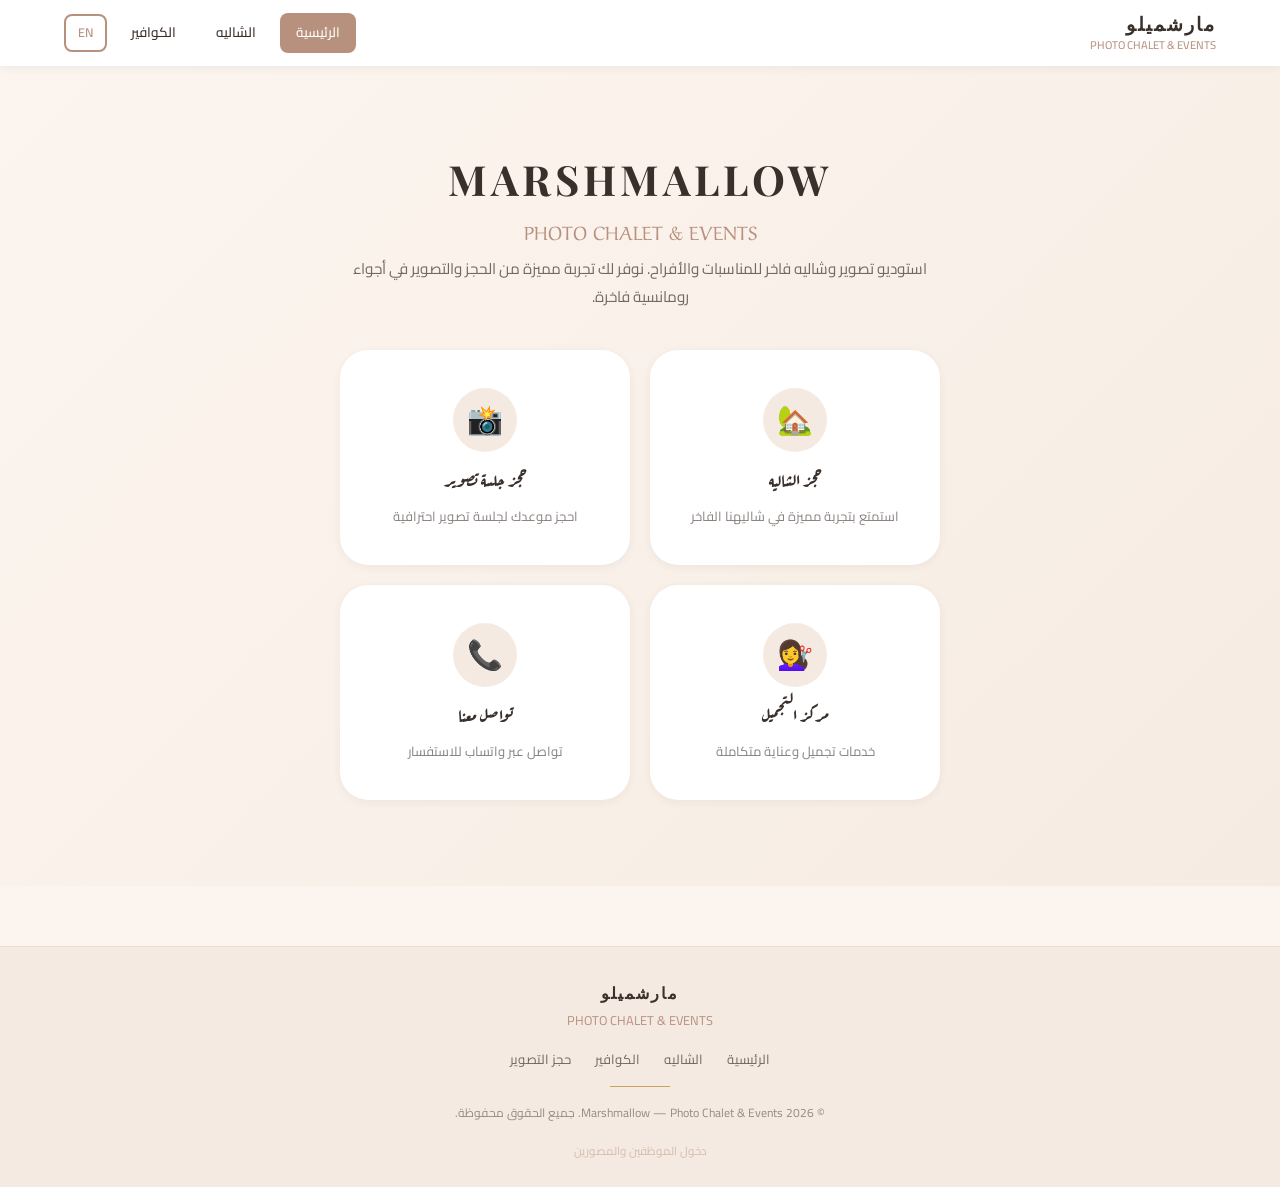
==== commit ddc669f8: "Initial commit: Marshmallow Photo Chalet & Events full website - 6 HTML pages (home, chalet, photogr" ====
--- a/index.html
+++ b/index.html
@@ -1,990 +1,59 @@
 <!DOCTYPE html>
-<html lang="en">
+<html lang="ar" dir="rtl">
 <head>
   <meta charset="UTF-8">
   <meta name="viewport" content="width=device-width, initial-scale=1.0">
-  <title>Grand Élysée | Luxury Event Hall &amp; Resort</title>
-  <meta name="description" content="Experience unparalleled elegance at Grand Élysée — the premier luxury event hall and resort for weddings, corporate events, and grand celebrations.">
-  <meta property="og:title" content="Grand Élysée | Luxury Event Hall">
-  <meta property="og:description" content="Where moments become legends. The most prestigious event hall in the region.">
-  <meta property="og:type" content="website">
-  <link rel="preconnect" href="https://fonts.googleapis.com">
-  <link rel="preconnect" href="https://fonts.gstatic.com" crossorigin>
-  <link href="https://fonts.googleapis.com/css2?family=Cormorant+Garamond:ital,wght@0,300;0,400;0,500;0,600;0,700;1,300;1,400;1,500&family=Montserrat:wght@300;400;500;600;700&display=swap" rel="stylesheet">
-  <link rel="stylesheet" href="./style.css">
+  <title>Marshmallow — Photo Chalet & Events</title>
+  <link rel="icon" type="image/png" href="images/favicon.png">
+  <link rel="stylesheet" href="css/style.css">
 </head>
 <body>
+  <header class="site-header"></header>
 
-<!-- ═══════════════════════════════════════════════════════
-     LOADING SCREEN
-════════════════════════════════════════════════════════ -->
-<div id="loading-screen">
-  <div class="loader-bg-img">
-    <img src="./images/hero-bg.jpg" alt="" aria-hidden="true">
-  </div>
-  <div class="loader-overlay"></div>
-  <div class="loader-content">
-    <div class="loader-emblem">✦</div>
-    <div class="loader-logo" id="loader-logo">
-      <span class="loader-letter">G</span><span class="loader-letter">R</span><span class="loader-letter">A</span><span class="loader-letter">N</span><span class="loader-letter">D</span><span class="loader-space">&nbsp;</span><span class="loader-letter">É</span><span class="loader-letter">L</span><span class="loader-letter">Y</span><span class="loader-letter">S</span><span class="loader-letter">É</span><span class="loader-letter">E</span>
-    </div>
-    <div class="loader-tagline">Where Elegance Meets Excellence</div>
-    <div class="loader-bar"><div class="loader-progress"></div></div>
-  </div>
-</div>
+  <section class="hero">
+    <div class="hero-bg"></div>
+    <div class="hero-content">
+      <img src="images/logo.png" alt="Marshmallow Logo" class="hero-logo" onerror="this.style.display='none'">
+      <h1 class="hero-title english-heading" data-t="hero_title">MARSHMALLOW</h1>
+      <div class="hero-subtitle-ar" data-t="hero_subtitle"> PHOTO CHALET & EVENTS</div>
+      <p class="hero-tagline" data-t="hero_tagline">استوديو تصوير وشاليه فاخر للمناسبات والأفراح.</p>
 
-<!-- CUSTOM CURSOR -->
-<div class="cursor-dot" id="cursor-dot"></div>
-<div class="cursor-ring" id="cursor-ring"></div>
+      <div class="services-grid">
+        <a href="chalet.html" class="service-card">
+          <div class="service-card-icon">🏡</div>
+          <div class="service-card-title" data-t="home_chalet_title">حجز الشاليه</div>
+          <div class="service-card-desc" data-t="home_chalet_desc">استمتع بتجربة مميزة</div>
+        </a>
 
-<!-- ═══════════════════════════════════════════════════════
-     NAVIGATION
-════════════════════════════════════════════════════════ -->
-<nav id="navbar">
-  <div class="nav-container">
-    <a href="#hero" class="nav-logo">
-      <span class="logo-grand">Grand</span>
-      <span class="logo-elysee">Élysée</span>
-    </a>
-    <ul class="nav-links" id="nav-links">
-      <li><a href="#about"        class="nav-link" data-section="about">About</a></li>
-      <li><a href="#services"     class="nav-link" data-section="services">Services</a></li>
-      <li><a href="#gallery"      class="nav-link" data-section="gallery">Gallery</a></li>
-      <li><a href="#booking"      class="nav-link" data-section="booking">Booking</a></li>
-      <li><a href="#testimonials" class="nav-link" data-section="testimonials">Testimonials</a></li>
-      <li><a href="#faq"          class="nav-link" data-section="faq">FAQ</a></li>
-    </ul>
-    <a href="#booking" class="nav-cta">Reserve Now</a>
-    <button class="nav-toggle" id="nav-toggle" aria-label="Toggle menu">
-      <span></span><span></span><span></span>
-    </button>
-  </div>
-</nav>
+        <a href="photography.html" class="service-card">
+          <div class="service-card-icon">📸</div>
+          <div class="service-card-title" data-t="home_photo_title">حجز جلسة تصوير</div>
+          <div class="service-card-desc" data-t="home_photo_desc">احجز موعدك لجلسة تصوير</div>
+        </a>
 
-<!-- ═══════════════════════════════════════════════════════
-     HERO SECTION
-════════════════════════════════════════════════════════ -->
-<section id="hero">
-  <!-- Animated blobs -->
-  <div class="hero-orb hero-orb-1"></div>
-  <div class="hero-orb hero-orb-2"></div>
-  <div class="hero-orb hero-orb-3"></div>
-  <!-- Particles -->
-  <div id="hero-particles" class="hero-particles"></div>
-  <!-- Real background image -->
-  <div class="hero-bg-wrap" id="hero-parallax-bg">
-    <img
-      src="./images/hero-bg.jpg"
-      alt="Luxury resort exterior at dusk — aerial panoramic view of Grand Élysée with illuminated gardens"
-      class="hero-bg-img"
-      loading="eager"
-    >
-  </div>
-  <div class="hero-overlay"></div>
-  <!-- Side decorative line -->
-  <div class="hero-side-line"></div>
-  <!-- Main content -->
-  <div class="hero-content">
-    <div class="hero-overline">Est. 1998 &nbsp;·&nbsp; Luxury Experience &nbsp;·&nbsp; Award Winning Venue</div>
-    <h1 class="hero-title">
-      <span class="hero-title-line">Where Moments</span>
-      <span class="hero-title-line hero-title-italic">Become Legends</span>
-    </h1>
-    <p class="hero-subtitle">The most prestigious event hall in the region — where every celebration is crafted into an unforgettable masterpiece by our world-class team.</p>
-    <div class="hero-ctas">
-      <a href="#booking" class="btn-primary">
-        <span>Book Your Event</span>
-        <svg viewBox="0 0 24 24" fill="none" stroke="currentColor" stroke-width="2"><path d="M5 12h14M12 5l7 7-7 7"/></svg>
-      </a>
-      <a href="#gallery" class="btn-secondary"><span>Explore Gallery</span></a>
-    </div>
-    <div class="hero-scroll-hint">
-      <div class="scroll-line"></div>
-      <span>Scroll to discover</span>
-    </div>
-  </div>
-  <!-- Floating award badges -->
-  <div class="hero-badge hero-badge-1">
-    <div class="badge-inner">
-      <div class="badge-num">48</div>
-      <div class="badge-label">Awards Won</div>
-    </div>
-  </div>
-  <div class="hero-badge hero-badge-2">
-    <div class="badge-inner">
-      <div class="badge-num">★ 5.0</div>
-      <div class="badge-label">Guest Rating</div>
-    </div>
-  </div>
-  <!-- Wave divider -->
-  <div class="hero-divider wave-divider">
-    <svg viewBox="0 0 1440 110" preserveAspectRatio="none" xmlns="http://www.w3.org/2000/svg">
-      <path d="M0,70 C180,110 360,30 540,70 C720,110 900,30 1080,70 C1260,110 1380,50 1440,70 L1440,110 L0,110 Z" fill="#0a0a18"/>
-    </svg>
-  </div>
-</section>
+        <a href="salon.html" class="service-card">
+          <div class="service-card-icon">💇‍♀️</div>
+          <div class="service-card-title" data-t="home_salon_title">مركز التجميل</div>
+          <div class="service-card-desc" data-t="home_salon_desc">خدمات تجميل وعناية</div>
+        </a>
 
-<!-- ═══════════════════════════════════════════════════════
-     ABOUT SECTION
-════════════════════════════════════════════════════════ -->
-<section id="about">
-  <div class="about-container">
-    <!-- Left: Images -->
-    <div class="about-image-wrap reveal-left">
-      <div class="about-gold-line"></div>
-      <div class="about-main-img">
-        <img
-          src="./images/about-main.jpg"
-          alt="Grand Élysée luxury resort entrance — grand columns, manicured gardens, and golden evening light"
-          loading="lazy"
-        >
-      </div>
-      <div class="about-accent-img">
-        <img
-          src="./images/about-accent.jpg"
-          alt="Elegantly set luxury dining table with crystal glassware and golden cutlery"
-          loading="lazy"
-        >
-      </div>
-      <!-- Floating experience tag -->
-      <div class="about-float-tag">
-        <div class="float-tag-num">25+</div>
-        <div class="float-tag-text">Years of<br>Excellence</div>
+        <a href="https://wa.me/966XXXXXXXXX" target="_blank" class="service-card">
+          <div class="service-card-icon">📞</div>
+          <div class="service-card-title" data-t="home_contact_title">تواصل معنا</div>
+          <div class="service-card-desc" data-t="home_contact_desc">تواصل عبر واتساب</div>
+        </a>
       </div>
     </div>
-    <!-- Right: Text + Stats -->
-    <div class="about-text">
-      <div class="section-overline reveal stagger-1">Our Story</div>
-      <h2 class="section-title reveal stagger-2">A Legacy of <em>Timeless</em><br>Elegance</h2>
-      <p class="about-story section-sub reveal stagger-3">
-        Founded in 1998, Grand Élysée has been the cornerstone of luxury celebrations in the region. Nestled across 12 breathtaking acres, our estate combines classical architecture with contemporary sophistication to create a setting that is nothing short of extraordinary.<br><br>
-        From intimate wedding ceremonies to grand corporate galas, our dedicated team of 200+ professionals orchestrates each event with meticulous care, ensuring that every detail transcends expectation.
-      </p>
-      <div class="about-stats">
-        <div class="stat-card reveal-scale stagger-1">
-          <div class="stat-icon">✦</div>
-          <div class="stat-number"><span class="counter" data-target="2500">0</span><span class="stat-suffix">+</span></div>
-          <div class="stat-label">Events Hosted</div>
-        </div>
-        <div class="stat-card reveal-scale stagger-2">
-          <div class="stat-icon">◆</div>
-          <div class="stat-number"><span class="counter" data-target="25">0</span><span class="stat-suffix">+</span></div>
-          <div class="stat-label">Years of Excellence</div>
-        </div>
-        <div class="stat-card reveal-scale stagger-3">
-          <div class="stat-icon">✧</div>
-          <div class="stat-number"><span class="counter" data-target="98">0</span><span class="stat-suffix">%</span></div>
-          <div class="stat-label">Client Satisfaction</div>
-        </div>
-        <div class="stat-card reveal-scale stagger-4">
-          <div class="stat-icon">⬡</div>
-          <div class="stat-number"><span class="counter" data-target="48">0</span><span class="stat-suffix">+</span></div>
-          <div class="stat-label">International Awards</div>
-        </div>
-      </div>
-    </div>
-  </div>
-</section>
+  </section>
 
-<!-- Wave divider -->
-<div class="wave-divider" style="background:#0a0a18; line-height:0;">
-  <svg viewBox="0 0 1440 80" preserveAspectRatio="none" xmlns="http://www.w3.org/2000/svg">
-    <path d="M0,40 C360,80 1080,0 1440,40 L1440,80 L0,80 Z" fill="#06060f"/>
-  </svg>
-</div>
+  <footer class="site-footer"></footer>
 
-<!-- ═══════════════════════════════════════════════════════
-     SERVICES SECTION
-════════════════════════════════════════════════════════ -->
-<section id="services">
-  <div class="services-glow"></div>
-  <div class="services-header">
-    <div class="section-overline reveal">Our Services</div>
-    <h2 class="section-title reveal stagger-1">Curated <em>Experiences</em><br>for Every Occasion</h2>
-    <p class="section-sub reveal stagger-2" style="margin: 0 auto;">From the grandest of weddings to intimate corporate retreats, we tailor every detail to create moments that last a lifetime.</p>
-  </div>
-
-  <div class="services-grid">
-
-    <!-- Service 1: Weddings -->
-    <div class="service-item reveal">
-      <div class="service-img">
-        <img
-          src="./images/service-wedding.jpg"
-          alt="Luxury wedding ceremony — elegant floral arch and chandelier lighting over the grand wedding stage"
-          loading="lazy"
-          class="service-img-inner"
-        >
-        <div class="service-img-overlay"></div>
-      </div>
-      <div class="service-content">
-        <div class="service-number">01</div>
-        <h3 class="service-title">Luxury Wedding<br><em>Ceremonies</em></h3>
-        <p class="service-desc">Your perfect day deserves the perfect setting. Our grand ballroom seats up to 800 guests beneath crystal chandeliers, while our outdoor garden terrace offers a romantic open-air alternative with sunset views.</p>
-        <div class="service-features">
-          <span class="service-feature">Bridal Suite</span>
-          <span class="service-feature">Floral Design</span>
-          <span class="service-feature">Catering</span>
-          <span class="service-feature">Photography</span>
-          <span class="service-feature">Live Music</span>
-        </div>
-        <a href="#booking" class="btn-ghost">Plan Your Wedding</a>
-      </div>
-    </div>
-
-    <!-- Service 2: Corporate -->
-    <div class="service-item reveal">
-      <div class="service-img">
-        <img
-          src="./images/service-corporate.jpg"
-          alt="Premium corporate event hall with theatre-style seating, professional stage lighting and AV setup"
-          loading="lazy"
-          class="service-img-inner"
-        >
-        <div class="service-img-overlay"></div>
-      </div>
-      <div class="service-content">
-        <div class="service-number">02</div>
-        <h3 class="service-title">Corporate <em>Events</em><br>&amp; Conferences</h3>
-        <p class="service-desc">Impress clients and inspire teams in our state-of-the-art conference facilities. Equipped with the latest AV technology, dedicated business lounges, and seamless catering services.</p>
-        <div class="service-features">
-          <span class="service-feature">AV Technology</span>
-          <span class="service-feature">Business Lounge</span>
-          <span class="service-feature">Breakout Rooms</span>
-          <span class="service-feature">Executive Catering</span>
-        </div>
-        <a href="#booking" class="btn-ghost">Plan Your Event</a>
-      </div>
-    </div>
-
-    <!-- Service 3: Gala Dinners -->
-    <div class="service-item reveal">
-      <div class="service-img">
-        <img
-          src="./images/service-gala.jpg"
-          alt="Luxury gala dinner setup — gold centerpieces, tall candelabras and elegant floral arrangements on banquet tables"
-          loading="lazy"
-          class="service-img-inner"
-        >
-        <div class="service-img-overlay"></div>
-      </div>
-      <div class="service-content">
-        <div class="service-number">03</div>
-        <h3 class="service-title">Gala <em>Dinners</em><br>&amp; Banquets</h3>
-        <p class="service-desc">Our Michelin-starred culinary team crafts bespoke menus that are as breathtaking as our venue itself. From black-tie galas to lavish banquets, every plate tells a story of passion and precision.</p>
-        <div class="service-features">
-          <span class="service-feature">Michelin Chef</span>
-          <span class="service-feature">Custom Menus</span>
-          <span class="service-feature">Sommelier</span>
-          <span class="service-feature">Table Design</span>
-        </div>
-        <a href="#booking" class="btn-ghost">Plan Your Gala</a>
-      </div>
-    </div>
-
-    <!-- Service 4: Social Events -->
-    <div class="service-item reveal">
-      <div class="service-img">
-        <img
-          src="./images/service-social.jpg"
-          alt="Night view of the resort with festive illumination — glamorous outdoor social gathering with string lights"
-          loading="lazy"
-          class="service-img-inner"
-        >
-        <div class="service-img-overlay"></div>
-      </div>
-      <div class="service-content">
-        <div class="service-number">04</div>
-        <h3 class="service-title">Social <em>Celebrations</em><br>&amp; Milestones</h3>
-        <p class="service-desc">Whether it's a milestone birthday, anniversary gala, or a cocktail soirée under the stars, our event specialists turn every occasion into an immersive, unforgettable celebration.</p>
-        <div class="service-features">
-          <span class="service-feature">Custom Décor</span>
-          <span class="service-feature">Entertainment</span>
-          <span class="service-feature">Outdoor Terrace</span>
-          <span class="service-feature">VIP Hosting</span>
-        </div>
-        <a href="#booking" class="btn-ghost">Plan Your Party</a>
-      </div>
-    </div>
-
-  </div><!-- /services-grid -->
-</section>
-
-<!-- Diagonal divider -->
-<div style="background:#06060f; overflow:hidden; line-height:0;">
-  <svg viewBox="0 0 1440 60" preserveAspectRatio="none" style="display:block;width:100%;" xmlns="http://www.w3.org/2000/svg">
-    <polygon points="0,0 1440,60 0,60" fill="#0f0f1f"/>
-  </svg>
-</div>
-
-<!-- ═══════════════════════════════════════════════════════
-     GALLERY SECTION
-════════════════════════════════════════════════════════ -->
-<section id="gallery">
-  <div class="gallery-header">
-    <div>
-      <div class="section-overline reveal">Visual Story</div>
-      <h2 class="section-title reveal stagger-1">Our <em>Gallery</em></h2>
-    </div>
-    <a href="#booking" class="btn-ghost reveal stagger-2">Book a Visit</a>
-  </div>
-
-  <!-- Filter tabs -->
-  <div class="gallery-filters reveal stagger-3">
-    <button class="gallery-filter active" data-filter="all">All</button>
-    <button class="gallery-filter" data-filter="weddings">Weddings</button>
-    <button class="gallery-filter" data-filter="events">Events</button>
-    <button class="gallery-filter" data-filter="venue">Venue</button>
-    <button class="gallery-filter" data-filter="dining">Dining</button>
-  </div>
-
-  <div class="gallery-grid">
-    <div class="gallery-item reveal-scale stagger-1" data-index="0" data-category="venue">
-      <img
-        src="./images/gallery-gardens.jpg"
-        alt="Aerial view of the resort gardens, infinity pool and manicured grounds"
-        loading="lazy"
-      >
-      <div class="gallery-overlay"><div class="gallery-overlay-text">Resort Gardens</div></div>
-      <div class="gallery-zoom-icon">
-        <svg width="18" height="18" viewBox="0 0 24 24" fill="none" stroke="currentColor" stroke-width="2"><circle cx="11" cy="11" r="8"/><path d="M21 21l-4.35-4.35"/><line x1="11" y1="8" x2="11" y2="14"/><line x1="8" y1="11" x2="14" y2="11"/></svg>
-      </div>
-    </div>
-    <div class="gallery-item reveal-scale stagger-2" data-index="1" data-category="weddings">
-      <img
-        src="./images/gallery-florals.jpg"
-        alt="Elegant wedding floral centerpiece arrangement with white roses and golden accents"
-        loading="lazy"
-      >
-      <div class="gallery-overlay"><div class="gallery-overlay-text">Floral Design</div></div>
-      <div class="gallery-zoom-icon">
-        <svg width="18" height="18" viewBox="0 0 24 24" fill="none" stroke="currentColor" stroke-width="2"><circle cx="11" cy="11" r="8"/><path d="M21 21l-4.35-4.35"/><line x1="11" y1="8" x2="11" y2="14"/><line x1="8" y1="11" x2="14" y2="11"/></svg>
-      </div>
-    </div>
-    <div class="gallery-item reveal-scale stagger-3" data-index="2" data-category="venue">
-      <img
-        src="./images/gallery-ballroom.jpg"
-        alt="Grand ballroom interior with crystal chandeliers, grand drapes and golden lighting"
-        loading="lazy"
-      >
-      <div class="gallery-overlay"><div class="gallery-overlay-text">Grand Ballroom</div></div>
-      <div class="gallery-zoom-icon">
-        <svg width="18" height="18" viewBox="0 0 24 24" fill="none" stroke="currentColor" stroke-width="2"><circle cx="11" cy="11" r="8"/><path d="M21 21l-4.35-4.35"/><line x1="11" y1="8" x2="11" y2="14"/><line x1="8" y1="11" x2="14" y2="11"/></svg>
-      </div>
-    </div>
-    <div class="gallery-item reveal-scale stagger-4" data-index="3" data-category="weddings">
-      <img
-        src="./images/gallery-wedding-stage.jpg"
-        alt="Close-up of the wedding stage decorated with golden arch and cascading white florals"
-        loading="lazy"
-      >
-      <div class="gallery-overlay"><div class="gallery-overlay-text">Wedding Stage</div></div>
-      <div class="gallery-zoom-icon">
-        <svg width="18" height="18" viewBox="0 0 24 24" fill="none" stroke="currentColor" stroke-width="2"><circle cx="11" cy="11" r="8"/><path d="M21 21l-4.35-4.35"/><line x1="11" y1="8" x2="11" y2="14"/><line x1="8" y1="11" x2="14" y2="11"/></svg>
-      </div>
-    </div>
-    <div class="gallery-item reveal-scale stagger-5" data-index="4" data-category="dining">
-      <img
-        src="./images/gallery-dining.jpg"
-        alt="Luxury fine dining table setup with crystal glassware, gold-rimmed plates and soft candlelight"
-        loading="lazy"
-      >
-      <div class="gallery-overlay"><div class="gallery-overlay-text">Fine Dining</div></div>
-      <div class="gallery-zoom-icon">
-        <svg width="18" height="18" viewBox="0 0 24 24" fill="none" stroke="currentColor" stroke-width="2"><circle cx="11" cy="11" r="8"/><path d="M21 21l-4.35-4.35"/><line x1="11" y1="8" x2="11" y2="14"/><line x1="8" y1="11" x2="14" y2="11"/></svg>
-      </div>
-    </div>
-    <div class="gallery-item reveal-scale stagger-1" data-index="5" data-category="venue">
-      <img
-        src="./images/gallery-night.jpg"
-        alt="Night view of the luxury resort exterior with golden landscape lighting and illuminated facade"
-        loading="lazy"
-      >
-      <div class="gallery-overlay"><div class="gallery-overlay-text">Night View</div></div>
-      <div class="gallery-zoom-icon">
-        <svg width="18" height="18" viewBox="0 0 24 24" fill="none" stroke="currentColor" stroke-width="2"><circle cx="11" cy="11" r="8"/><path d="M21 21l-4.35-4.35"/><line x1="11" y1="8" x2="11" y2="14"/><line x1="8" y1="11" x2="14" y2="11"/></svg>
-      </div>
-    </div>
-    <div class="gallery-item reveal-scale stagger-2" data-index="6" data-category="events">
-      <img
-        src="./images/gallery-corporate-gala.jpg"
-        alt="Panoramic view of the event hall set for a high-end corporate gala with professional lighting"
-        loading="lazy"
-      >
-      <div class="gallery-overlay"><div class="gallery-overlay-text">Corporate Gala</div></div>
-      <div class="gallery-zoom-icon">
-        <svg width="18" height="18" viewBox="0 0 24 24" fill="none" stroke="currentColor" stroke-width="2"><circle cx="11" cy="11" r="8"/><path d="M21 21l-4.35-4.35"/><line x1="11" y1="8" x2="11" y2="14"/><line x1="8" y1="11" x2="14" y2="11"/></svg>
-      </div>
-    </div>
-    <div class="gallery-item reveal-scale stagger-3" data-index="7" data-category="venue">
-      <img
-        src="./images/gallery-entrance.jpg"
-        alt="Luxury resort entrance with grand columns, verdant grounds and warm evening lighting"
-        loading="lazy"
-      >
-      <div class="gallery-overlay"><div class="gallery-overlay-text">Grand Entrance</div></div>
-      <div class="gallery-zoom-icon">
-        <svg width="18" height="18" viewBox="0 0 24 24" fill="none" stroke="currentColor" stroke-width="2"><circle cx="11" cy="11" r="8"/><path d="M21 21l-4.35-4.35"/><line x1="11" y1="8" x2="11" y2="14"/><line x1="8" y1="11" x2="14" y2="11"/></svg>
-      </div>
-    </div>
-  </div>
-</section>
-
-<!-- Lightbox -->
-<div id="lightbox">
-  <div class="lightbox-backdrop" id="lightbox-backdrop"></div>
-  <div class="lightbox-content">
-    <button class="lightbox-close" id="lightbox-close" aria-label="Close">
-      <svg width="20" height="20" viewBox="0 0 24 24" fill="none" stroke="currentColor" stroke-width="2"><line x1="18" y1="6" x2="6" y2="18"/><line x1="6" y1="6" x2="18" y2="18"/></svg>
-    </button>
-    <button class="lightbox-nav lightbox-prev" id="lightbox-prev" aria-label="Previous">‹</button>
-    <div class="lightbox-img-wrap">
-      <img src="" alt="" id="lightbox-img" class="lightbox-img">
-      <div class="lightbox-caption" id="lightbox-caption"></div>
-    </div>
-    <button class="lightbox-nav lightbox-next" id="lightbox-next" aria-label="Next">›</button>
-  </div>
-</div>
-
-<!-- ═══════════════════════════════════════════════════════
-     BOOKING / CALENDAR SECTION
-════════════════════════════════════════════════════════ -->
-<section id="booking">
-  <div class="booking-blob booking-blob-1"></div>
-  <div class="booking-blob booking-blob-2"></div>
-  <!-- Background image layer -->
-  <div class="booking-bg-img">
-    <img
-      src="./images/booking-bg.jpg"
-      alt="Luxury event hall interior background"
-      loading="lazy"
-      aria-hidden="true"
-    >
-  </div>
-  <div class="booking-container">
-    <!-- Left: Info -->
-    <div class="booking-info">
-      <div class="section-overline reveal">Reservations</div>
-      <h2 class="section-title reveal stagger-1">Reserve Your <em>Perfect</em><br>Date</h2>
-      <p class="section-sub reveal stagger-2">Our calendar fills quickly. Secure your preferred date today and our dedicated event concierge will contact you within 24 hours to begin crafting your bespoke experience.</p>
-      <div class="booking-perks reveal stagger-3">
-        <div class="booking-perk">
-          <div class="perk-icon">
-            <svg width="20" height="20" viewBox="0 0 24 24" fill="none" stroke="currentColor" stroke-width="1.5"><rect x="3" y="4" width="18" height="18" rx="2"/><line x1="16" y1="2" x2="16" y2="6"/><line x1="8" y1="2" x2="8" y2="6"/><line x1="3" y1="10" x2="21" y2="10"/></svg>
-          </div>
-          <div class="perk-text"><strong>Flexible Booking</strong>Up to 18 months in advance with no hidden fees.</div>
-        </div>
-        <div class="booking-perk">
-          <div class="perk-icon">
-            <svg width="20" height="20" viewBox="0 0 24 24" fill="none" stroke="currentColor" stroke-width="1.5"><path d="M17 21v-2a4 4 0 0 0-4-4H5a4 4 0 0 0-4 4v2"/><circle cx="9" cy="7" r="4"/><path d="M23 21v-2a4 4 0 0 0-3-3.87"/><path d="M16 3.13a4 4 0 0 1 0 7.75"/></svg>
-          </div>
-          <div class="perk-text"><strong>Dedicated Concierge</strong>A personal event manager from day one to event day.</div>
-        </div>
-        <div class="booking-perk">
-          <div class="perk-icon">
-            <svg width="20" height="20" viewBox="0 0 24 24" fill="none" stroke="currentColor" stroke-width="1.5"><path d="M12 22s8-4 8-10V5l-8-3-8 3v7c0 6 8 10 8 10z"/></svg>
-          </div>
-          <div class="perk-text"><strong>Full Event Insurance</strong>Complete peace of mind with our comprehensive coverage.</div>
-        </div>
-        <div class="booking-perk">
-          <div class="perk-icon">
-            <svg width="20" height="20" viewBox="0 0 24 24" fill="none" stroke="currentColor" stroke-width="1.5"><polygon points="12 2 15.09 8.26 22 9.27 17 14.14 18.18 21.02 12 17.77 5.82 21.02 7 14.14 2 9.27 8.91 8.26 12 2"/></svg>
-          </div>
-          <div class="perk-text"><strong>VIP Experience</strong>Exclusive access to our premium suites and facilities.</div>
-        </div>
-      </div>
-    </div>
-
-    <!-- Right: Calendar + Form -->
-    <div class="booking-panel reveal-right">
-      <div class="booking-tabs">
-        <button class="booking-tab active" data-tab="calendar">Select Date</button>
-        <button class="booking-tab" data-tab="form">Your Details</button>
-      </div>
-
-      <!-- Calendar Tab -->
-      <div id="tab-calendar">
-        <div class="cal-header">
-          <button class="cal-nav" id="cal-prev" aria-label="Previous month">‹</button>
-          <div class="cal-month-year" id="cal-month-year">July 2026</div>
-          <button class="cal-nav" id="cal-next" aria-label="Next month">›</button>
-        </div>
-        <div class="cal-weekdays">
-          <div class="cal-weekday">Su</div><div class="cal-weekday">Mo</div>
-          <div class="cal-weekday">Tu</div><div class="cal-weekday">We</div>
-          <div class="cal-weekday">Th</div><div class="cal-weekday">Fr</div>
-          <div class="cal-weekday">Sa</div>
-        </div>
-        <div class="cal-days" id="cal-days"></div>
-        <div class="cal-legend">
-          <div class="cal-legend-item"><div class="cal-legend-dot avail"></div>Available</div>
-          <div class="cal-legend-item"><div class="cal-legend-dot booked"></div>Booked</div>
-          <div class="cal-legend-item"><div class="cal-legend-dot today-dot"></div>Today</div>
-        </div>
-        <div id="cal-selected-display">
-          <div class="cal-selected-label">Selected Date</div>
-          <div id="cal-selected-text"></div>
-        </div>
-        <button class="form-submit" style="margin-top:24px;" onclick="switchToForm()">Continue to Details →</button>
-      </div>
-
-      <!-- Details Tab -->
-      <div id="tab-form" style="display:none;">
-        <form id="booking-form" onsubmit="handleBookingSubmit(event)">
-          <div class="form-row">
-            <div class="form-group">
-              <label class="form-label">First Name</label>
-              <input type="text" class="form-input" placeholder="Alexandra" required>
-            </div>
-            <div class="form-group">
-              <label class="form-label">Last Name</label>
-              <input type="text" class="form-input" placeholder="Beaumont" required>
-            </div>
-          </div>
-          <div class="form-group">
-            <label class="form-label">Email Address</label>
-            <input type="email" class="form-input" placeholder="alexandra@beaumont.com" required>
-          </div>
-          <div class="form-group">
-            <label class="form-label">Phone Number</label>
-            <input type="tel" class="form-input" placeholder="+1 (555) 000-0000">
-          </div>
-          <div class="form-group">
-            <label class="form-label">Event Type</label>
-            <select class="form-select" required>
-              <option value="" disabled selected>Select an event type</option>
-              <option>Wedding Ceremony &amp; Reception</option>
-              <option>Corporate Conference</option>
-              <option>Gala Dinner</option>
-              <option>Birthday Celebration</option>
-              <option>Anniversary Party</option>
-              <option>Product Launch</option>
-              <option>Charity Gala</option>
-              <option>Other</option>
-            </select>
-          </div>
-          <div class="form-row">
-            <div class="form-group">
-              <label class="form-label">Estimated Guests</label>
-              <select class="form-select">
-                <option>Up to 50</option>
-                <option>50 – 150</option>
-                <option>150 – 300</option>
-                <option>300 – 500</option>
-                <option>500 – 800</option>
-                <option>800+</option>
-              </select>
-            </div>
-            <div class="form-group">
-              <label class="form-label">Preferred Hall</label>
-              <select class="form-select">
-                <option>Grand Ballroom</option>
-                <option>Garden Terrace</option>
-                <option>Royal Suite</option>
-                <option>Outdoor Pavilion</option>
-                <option>Undecided</option>
-              </select>
-            </div>
-          </div>
-          <div class="form-group">
-            <label class="form-label">Special Requests</label>
-            <input type="text" class="form-input" placeholder="Any special requirements or questions...">
-          </div>
-          <button type="submit" class="form-submit">Submit Reservation Request ✦</button>
-          <div id="form-success" class="form-success-msg" style="display:none;">
-            <div class="success-icon">✦</div>
-            <div class="success-title">Request Received</div>
-            <div class="success-sub">Our concierge will contact you within 24 hours.</div>
-          </div>
-        </form>
-      </div>
-    </div>
-  </div>
-</section>
-
-<!-- Curved divider -->
-<div style="background:#0a0a18;overflow:hidden;line-height:0;">
-  <svg viewBox="0 0 1440 80" preserveAspectRatio="none" style="display:block;width:100%;" xmlns="http://www.w3.org/2000/svg">
-    <path d="M0,0 C480,80 960,80 1440,0 L1440,80 L0,80 Z" fill="#06060f"/>
-  </svg>
-</div>
-
-<!-- ═══════════════════════════════════════════════════════
-     TESTIMONIALS SECTION
-════════════════════════════════════════════════════════ -->
-<section id="testimonials">
-  <div class="testimonials-bg-pattern"></div>
-  <!-- Background blur image -->
-  <div class="testimonials-bg-img">
-    <img
-      src="./images/gallery-ballroom.jpg"
-      alt="Luxury ballroom background"
-      loading="lazy"
-      aria-hidden="true"
-    >
-  </div>
-  <div class="testimonials-header">
-    <div class="section-overline reveal">Testimonials</div>
-    <h2 class="section-title reveal stagger-1">Words From Our <em>Guests</em></h2>
-    <p class="section-sub reveal stagger-2" style="margin:0 auto;">Over 2,500 events and countless memories — hear from those who have experienced the Grand Élysée difference.</p>
-  </div>
-
-  <div class="testimonials-slider-wrap">
-    <div class="testimonials-track" id="testimonials-track">
-
-      <div class="testimonial-card">
-        <div class="testimonial-stars"><span class="star">★</span><span class="star">★</span><span class="star">★</span><span class="star">★</span><span class="star">★</span></div>
-        <div class="testimonial-quote">"</div>
-        <p class="testimonial-text">Grand Élysée turned our wedding day into a fairy tale. Every single detail — from the towering floral arrangements to the perfectly timed lighting — exceeded our wildest imagination. Our guests are still talking about it three years later.</p>
-        <div class="testimonial-author">
-          <div class="author-avatar" style="background:linear-gradient(135deg,#c9a963,#9a7a3a);">S</div>
-          <div class="author-info">
-            <div class="author-name">Sophia &amp; James Thornton</div>
-            <div class="author-event">Wedding Ceremony · June 2024</div>
-          </div>
-        </div>
-      </div>
-
-      <div class="testimonial-card">
-        <div class="testimonial-stars"><span class="star">★</span><span class="star">★</span><span class="star">★</span><span class="star">★</span><span class="star">★</span></div>
-        <div class="testimonial-quote">"</div>
-        <p class="testimonial-text">We host our annual leadership summit here every year. The AV facilities are world-class, the catering is impeccable, and the service anticipates every need before we even ask. This is what premium hospitality looks like.</p>
-        <div class="testimonial-author">
-          <div class="author-avatar" style="background:linear-gradient(135deg,#7b68ee,#483d8b);">R</div>
-          <div class="author-info">
-            <div class="author-name">Richard Harrington</div>
-            <div class="author-event">Corporate Summit · March 2025</div>
-          </div>
-        </div>
-      </div>
-
-      <div class="testimonial-card">
-        <div class="testimonial-stars"><span class="star">★</span><span class="star">★</span><span class="star">★</span><span class="star">★</span><span class="star">★</span></div>
-        <div class="testimonial-quote">"</div>
-        <p class="testimonial-text">For my daughter's quinceañera, I wanted nothing but the best. Grand Élysée delivered magic. The ballroom looked like something from a dream, and their team's attention to even the smallest details made me feel like royalty.</p>
-        <div class="testimonial-author">
-          <div class="author-avatar" style="background:linear-gradient(135deg,#e17055,#c0392b);">M</div>
-          <div class="author-info">
-            <div class="author-name">Maria de la Cruz</div>
-            <div class="author-event">Quinceañera · October 2024</div>
-          </div>
-        </div>
-      </div>
-
-      <div class="testimonial-card">
-        <div class="testimonial-stars"><span class="star">★</span><span class="star">★</span><span class="star">★</span><span class="star">★</span><span class="star">★</span></div>
-        <div class="testimonial-quote">"</div>
-        <p class="testimonial-text">The product launch we hosted at Grand Élysée was a defining moment for our brand. The elegant ambiance gave our new collection exactly the sophisticated backdrop it deserved. Absolutely flawless from start to finish.</p>
-        <div class="testimonial-author">
-          <div class="author-avatar" style="background:linear-gradient(135deg,#00b894,#00635a);">L</div>
-          <div class="author-info">
-            <div class="author-name">Laurent Beaumont</div>
-            <div class="author-event">Brand Launch · January 2025</div>
-          </div>
-        </div>
-      </div>
-
-      <div class="testimonial-card">
-        <div class="testimonial-stars"><span class="star">★</span><span class="star">★</span><span class="star">★</span><span class="star">★</span><span class="star">★</span></div>
-        <div class="testimonial-quote">"</div>
-        <p class="testimonial-text">Our 25th anniversary celebration was beyond anything we could have planned ourselves. The outdoor terrace at sunset, the live orchestra, the Michelin-level cuisine — Grand Élysée is in a class entirely of its own.</p>
-        <div class="testimonial-author">
-          <div class="author-avatar" style="background:linear-gradient(135deg,#c9a963,#6d4c1f);">E</div>
-          <div class="author-info">
-            <div class="author-name">Eleanor &amp; Charles Windsor</div>
-            <div class="author-event">Anniversary Gala · December 2024</div>
-          </div>
-        </div>
-      </div>
-
-    </div><!-- /track -->
-
-    <div class="testimonials-controls">
-      <button class="testimonials-nav" id="t-prev" aria-label="Previous testimonial">‹</button>
-      <div class="testimonials-dots" id="t-dots"></div>
-      <button class="testimonials-nav" id="t-next" aria-label="Next testimonial">›</button>
-    </div>
-  </div>
-</section>
-
-<!-- Diamond divider -->
-<div style="background:#06060f;overflow:hidden;line-height:0;">
-  <svg viewBox="0 0 1440 60" preserveAspectRatio="none" style="display:block;width:100%;" xmlns="http://www.w3.org/2000/svg">
-    <path d="M0,60 L720,0 L1440,60 L1440,60 L0,60 Z" fill="#0f0f1f"/>
-  </svg>
-</div>
-
-<!-- ═══════════════════════════════════════════════════════
-     FAQ SECTION
-════════════════════════════════════════════════════════ -->
-<section id="faq">
-  <div class="faq-container">
-    <!-- Left intro -->
-    <div class="faq-intro">
-      <div class="section-overline reveal">FAQ</div>
-      <h2 class="section-title reveal stagger-1">Frequently <em>Asked</em><br>Questions</h2>
-      <p class="section-sub reveal stagger-2">We believe in complete transparency. Find the answers to our most common questions below, or contact our concierge team for personalized assistance.</p>
-      <a href="#contact" class="btn-ghost reveal stagger-3" style="margin-top:32px;display:inline-flex;">Contact Concierge</a>
-      <!-- FAQ decorative image -->
-      <div class="faq-image reveal stagger-4">
-        <img
-          src="./images/gallery-ballroom.jpg"
-          alt="Elegant event venue interior with atmospheric lighting"
-          loading="lazy"
-        >
-      </div>
-    </div>
-    <!-- Right FAQ -->
-    <div class="faq-list reveal stagger-1">
-
-      <div class="faq-item">
-        <button class="faq-question" aria-expanded="false">
-          <span>How far in advance should I book?</span>
-          <span class="faq-icon">+</span>
-        </button>
-        <div class="faq-answer" role="region">
-          <p>We recommend booking at least 12 to 18 months in advance for peak-season events such as weddings and large galas, especially for Saturdays from May through October. Corporate events and weekday bookings are often available with shorter notice. Contact our concierge to check real-time availability.</p>
-        </div>
-      </div>
-
-      <div class="faq-item">
-        <button class="faq-question" aria-expanded="false">
-          <span>What is the maximum guest capacity?</span>
-          <span class="faq-icon">+</span>
-        </button>
-        <div class="faq-answer" role="region">
-          <p>Our Grand Ballroom can accommodate up to 800 guests for a seated dinner or 1,200 guests for a cocktail reception. The Garden Terrace comfortably hosts up to 400 guests, while our Royal Suite is perfect for intimate gatherings of up to 80 guests. We offer multiple configurations to suit your vision.</p>
-        </div>
-      </div>
-
-      <div class="faq-item">
-        <button class="faq-question" aria-expanded="false">
-          <span>Do you offer all-inclusive packages?</span>
-          <span class="faq-icon">+</span>
-        </button>
-        <div class="faq-answer" role="region">
-          <p>Yes. We offer fully bespoke all-inclusive packages covering venue, catering, floral design, lighting, entertainment coordination, photography and videography partnerships, bridal suites, valet parking, and dedicated concierge service. Every package is tailored to your specific requirements and budget during an initial consultation.</p>
-        </div>
-      </div>
-
-      <div class="faq-item">
-        <button class="faq-question" aria-expanded="false">
-          <span>Can we bring our own vendors and caterers?</span>
-          <span class="faq-icon">+</span>
-        </button>
-        <div class="faq-answer" role="region">
-          <p>We understand every couple and client has unique preferences. While we take great pride in our in-house Michelin-star culinary team and curated vendor network, we are delighted to work with your preferred vendors. All external vendors must be pre-approved and comply with our operational standards and insurance requirements.</p>
-        </div>
-      </div>
-
-      <div class="faq-item">
-        <button class="faq-question" aria-expanded="false">
-          <span>What is the deposit and cancellation policy?</span>
-          <span class="faq-icon">+</span>
-        </button>
-        <div class="faq-answer" role="region">
-          <p>A 30% non-refundable deposit is required to secure your date. Full payment is due 30 days prior to the event. Our cancellation policy offers a partial refund (50% of remaining balance) if cancelled more than 90 days before the event date. We strongly recommend event insurance, which we can help arrange on your behalf.</p>
-        </div>
-      </div>
-
-      <div class="faq-item">
-        <button class="faq-question" aria-expanded="false">
-          <span>Is parking available for guests?</span>
-          <span class="faq-icon">+</span>
-        </button>
-        <div class="faq-answer" role="region">
-          <p>We offer complimentary valet parking for up to 500 vehicles on our estate grounds. Additional overflow parking is available for larger events through our partner facilities nearby. VIP and handicap-accessible spaces are always reserved closest to the main entrance.</p>
-        </div>
-      </div>
-
-      <div class="faq-item">
-        <button class="faq-question" aria-expanded="false">
-          <span>Do you offer site visit appointments?</span>
-          <span class="faq-icon">+</span>
-        </button>
-        <div class="faq-answer" role="region">
-          <p>Absolutely. We warmly encourage personal site visits to allow you to experience the magic of Grand Élysée firsthand. Guided tours are available Tuesday through Sunday between 10:00 AM and 6:00 PM by appointment. Simply contact our concierge team to schedule your complimentary private tour.</p>
-        </div>
-      </div>
-
-    </div>
-  </div>
-</section>
-
-<!-- ═══════════════════════════════════════════════════════
-     CONTACT SECTION
-════════════════════════════════════════════════════════ -->
-<section id="contact">
-  <div class="contact-container">
-    <div class="contact-split">
-      <!-- Left: Info -->
-      <div class="contact-info">
-        <div class="section-overline reveal">Contact Us</div>
-        <h2 class="section-title reveal stagger-1">Let's Create<br><em>Something</em> Beautiful</h2>
-        <p class="section-sub reveal stagger-2">Our team is ready to begin planning your extraordinary event. Reach out today and let the journey begin.</p>
-        <div class="contact-details reveal stagger-3">
-          <div class="contact-detail">
-            <div class="detail-icon">
-              <svg width="18" height="18" viewBox="0 0 24 24" fill="none" stroke="currentColor" stroke-width="1.5"><path d="M21 10c0 7-9 13-9 13s-9-6-9-13a9 9 0 0 1 18 0z"/><circle cx="12" cy="10" r="3"/></svg>
-            </div>
-            <div class="detail-text">
-              <div class="detail-label">Address</div>
-              <div class="detail-value">12 Grand Élysée Boulevard, Suite 100<br>Beverly Hills, CA 90210</div>
-            </div>
-          </div>
-          <div class="contact-detail">
-            <div class="detail-icon">
-              <svg width="18" height="18" viewBox="0 0 24 24" fill="none" stroke="currentColor" stroke-width="1.5"><path d="M22 16.92v3a2 2 0 0 1-2.18 2 19.79 19.79 0 0 1-8.63-3.07A19.5 19.5 0 0 1 4.99 15a19.79 19.79 0 0 1-3.07-8.67A2 2 0 0 1 3.9 4h3a2 2 0 0 1 2 1.72c.127.96.361 1.903.7 2.81a2 2 0 0 1-.45 2.11L8.09 11.91a16 16 0 0 0 5 5l1.27-1.27a2 2 0 0 1 2.11-.45c.907.339 1.85.573 2.81.7A2 2 0 0 1 21 18l-.08-.08z"/></svg>
-            </div>
-            <div class="detail-text">
-              <div class="detail-label">Telephone</div>
-              <div class="detail-value">+1 (310) 555 — 0198</div>
-            </div>
-          </div>
-          <div class="contact-detail">
-            <div class="detail-icon">
-              <svg width="18" height="18" viewBox="0 0 24 24" fill="none" stroke="currentColor" stroke-width="1.5"><path d="M4 4h16c1.1 0 2 .9 2 2v12c0 1.1-.9 2-2 2H4c-1.1 0-2-.9-2-2V6c0-1.1.9-2 2-2z"/><polyline points="22,6 12,13 2,6"/></svg>
-            </div>
-            <div class="detail-text">
-              <div class="detail-label">Email</div>
-              <div class="detail-value">events@grandelysee.com</div>
-            </div>
-          </div>
-          <div class="contact-detail">
-            <div class="detail-icon">
-              <svg width="18" height="18" viewBox="0 0 24 24" fill="none" stroke="currentColor" stroke-width="1.5"><circle cx="12" cy="12" r="10"/><polyline points="12 6 12 12 16 14"/></svg>
-            </div>
-            <div class="detail-text">
-              <div class="detail-label">Office Hours</div>
-              <div class="detail-value">Monday – Sunday: 9:00 AM – 8:00 PM</div>
-            </div>
-          </div>
-        </div>
-        <div class="contact-socials reveal stagger-4">
-          <a href="#" class="social-link" aria-label="Instagram">
-            <svg width="18" height="18" viewBox="0 0 24 24" fill="none" stroke="currentColor" stroke-width="1.5"><rect x="2" y="2" width="20" height="20" rx="5" ry="5"/><path d="M16 11.37A4 4 0 1 1 12.63 8 4 4 0 0 1 16 11.37z"/><line x1="17.5" y1="6.5" x2="17.51" y2="6.5"/></svg>
-          </a>
-          <a href="#" class="social-link" aria-label="Facebook">
-            <svg width="18" height="18" viewBox="0 0 24 24" fill="none" stroke="currentColor" stroke-width="1.5"><path d="M18 2h-3a5 5 0 0 0-5 5v3H7v4h3v8h4v-8h3l1-4h-4V7a1 1 0 0 1 1-1h3z"/></svg>
-          </a>
-          <a href="#" class="social-link" aria-label="Pinterest">
-            <svg width="18" height="18" viewBox="0 0 24 24" fill="none" stroke="currentColor" stroke-width="1.5"><path d="M12 2C6.48 2 2 6.48 2 12c0 4.24 2.65 7.86 6.39 9.29-.09-.78-.17-1.98.04-2.83.18-.77 1.23-5.22 1.23-5.22s-.31-.63-.31-1.57c0-1.47.86-2.57 1.92-2.57.91 0 1.35.68 1.35 1.5 0 .91-.58 2.28-.88 3.55-.25 1.06.52 1.92 1.56 1.92 1.87 0 3.13-2.4 3.13-5.24 0-2.16-1.47-3.77-4.13-3.77-3.01 0-4.9 2.25-4.9 4.77 0 .87.26 1.47.67 1.94.19.22.21.31.14.57-.05.18-.15.63-.2.81-.07.26-.27.35-.5.26-1.4-.57-2.05-2.11-2.05-3.83 0-2.85 2.42-6.33 7.22-6.33 3.88 0 6.46 2.8 6.46 5.81 0 3.99-2.22 6.98-5.47 6.98-1.1 0-2.13-.59-2.48-1.26 0 0-.59 2.33-.72 2.79-.22.82-.65 1.64-1.05 2.28.79.24 1.63.37 2.5.37 5.52 0 10-4.48 10-10S17.52 2 12 2z"/></svg>
-          </a>
-          <a href="#" class="social-link" aria-label="LinkedIn">
-            <svg width="18" height="18" viewBox="0 0 24 24" fill="none" stroke="currentColor" stroke-width="1.5"><path d="M16 8a6 6 0 0 1 6 6v7h-4v-7a2 2 0 0 0-2-2 2 2 0 0 0-2 2v7h-4v-7a6 6 0 0 1 6-6z"/><rect x="2" y="9" width="4" height="12"/><circle cx="4" cy="4" r="2"/></svg>
-          </a>
-        </div>
-      </div>
-
-      <!-- Right: Form -->
-      <div class="contact-form-wrap reveal-right">
-        <h3 class="contact-form-title">Send Us a Message</h3>
-        <form id="contact-form" onsubmit="handleContactSubmit(event)">
-          <div class="form-row">
-            <div class="form-group">
-              <label class="form-label">Full Name</label>
-              <input type="text" class="form-input" placeholder="Your Name" required>
-            </div>
-            <div class="form-group">
-              <label class="form-label">Email</label>
-              <input type="email" class="form-input" placeholder="your@email.com" required>
-            </div>
-          </div>
-          <div class="form-group">
-            <label class="form-label">Subject</label>
-            <select class="form-select">
-              <option>Event Enquiry</option>
-              <option>Pricing Request</option>
-              <option>Site Visit</option>
-              <option>Partnership</option>
-              <option>Other</option>
-            </select>
-          </div>
-          <div class="form-group">
-            <label class="form-label">Message</label>
-            <textarea class="form-input" rows="5" placeholder="Tell us about your vision..." style="resize:vertical;"></textarea>
-          </div>
-          <button type="submit" class="form-submit">Send Message ✦</button>
-          <div id="contact-success" class="form-success-msg" style="display:none;">
-            <div class="success-icon">✦</div>
-            <div class="success-title">Message Sent</div>
-            <div class="success-sub">We'll respond within 24 hours.</div>
-          </div>
-        </form>
-      </div>
-    </div>
-  </div>
-
-  <!-- Footer -->
-  <footer>
-    <div class="contact-container">
-      <div class="footer-gold-bar"></div>
-      <div class="footer-inner">
-        <div class="footer-brand">
-          <div class="nav-logo" style="margin-bottom:20px;">
-            <span class="logo-grand">Grand</span>
-            <span class="logo-elysee">Élysée</span>
-          </div>
-          <p class="footer-brand-desc">The most prestigious luxury event hall and resort in the region. Where every celebration becomes a legend.</p>
-          <div class="contact-socials" style="margin-top:24px;">
-            <a href="#" class="social-link" aria-label="Instagram">
-              <svg width="16" height="16" viewBox="0 0 24 24" fill="none" stroke="currentColor" stroke-width="1.5"><rect x="2" y="2" width="20" height="20" rx="5" ry="5"/><path d="M16 11.37A4 4 0 1 1 12.63 8 4 4 0 0 1 16 11.37z"/><line x1="17.5" y1="6.5" x2="17.51" y2="6.5"/></svg>
-            </a>
-            <a href="#" class="social-link" aria-label="Facebook">
-              <svg width="16" height="16" viewBox="0 0 24 24" fill="none" stroke="currentColor" stroke-width="1.5"><path d="M18 2h-3a5 5 0 0 0-5 5v3H7v4h3v8h4v-8h3l1-4h-4V7a1 1 0 0 1 1-1h3z"/></svg>
-            </a>
-            <a href="#" class="social-link" aria-label="Pinterest">
-              <svg width="16" height="16" viewBox="0 0 24 24" fill="none" stroke="currentColor" stroke-width="1.5"><circle cx="12" cy="12" r="10"/><path d="M8.56 2.75c4.37 6.03 6.02 9.42 8.03 17.72m2.54-15.38c-3.72 4.35-8.94 5.66-16.88 5.85m19.5 1.9c-3.5-.93-6.63-.82-8.94 0-2.58.92-5.01 2.86-7.44 6.32"/></svg>
-            </a>
-          </div>
-        </div>
-        <div>
-          <div class="footer-col-title">Navigate</div>
-          <ul class="footer-links">
-            <li><a href="#about" class="footer-link">About Us</a></li>
-            <li><a href="#services" class="footer-link">Our Services</a></li>
-            <li><a href="#gallery" class="footer-link">Gallery</a></li>
-            <li><a href="#booking" class="footer-link">Reservations</a></li>
-            <li><a href="#testimonials" class="footer-link">Testimonials</a></li>
-          </ul>
-        </div>
-        <div>
-          <div class="footer-col-title">Services</div>
-          <ul class="footer-links">
-            <li><a href="#services" class="footer-link">Luxury Weddings</a></li>
-            <li><a href="#services" class="footer-link">Corporate Events</a></li>
-            <li><a href="#services" class="footer-link">Gala Dinners</a></li>
-            <li><a href="#services" class="footer-link">Social Celebrations</a></li>
-            <li><a href="#services" class="footer-link">Photo Shoots</a></li>
-          </ul>
-        </div>
-        <div>
-          <div class="footer-col-title">Contact</div>
-          <ul class="footer-links">
-            <li><span class="footer-link">Beverly Hills, CA 90210</span></li>
-            <li><span class="footer-link">+1 (310) 555 — 0198</span></li>
-            <li><span class="footer-link">events@grandelysee.com</span></li>
-            <li><span class="footer-link">Mon–Sun: 9AM – 8PM</span></li>
-          </ul>
-        </div>
-      </div>
-      <div class="footer-bottom">
-        <div class="footer-copy">© 2025 Grand Élysée Luxury Event Hall. All rights reserved.</div>
-        <div class="footer-legal">
-          <a href="#">Privacy Policy</a>
-          <a href="#">Terms of Service</a>
-          <a href="#">Cookie Policy</a>
-        </div>
-      </div>
-    </div>
-  </footer>
-</section>
-
-<!-- Back to top -->
-<button id="back-to-top" aria-label="Back to top">
-  <svg width="16" height="16" viewBox="0 0 24 24" fill="none" stroke="currentColor" stroke-width="2.5"><polyline points="18 15 12 9 6 15"/></svg>
-</button>
-
-<script src="./script.js"></script>
+  <script src="js/translations.js"></script>
+  <script src="js/api.js"></script>
+  <script src="js/auth.js"></script>
+  <script src="js/main.js"></script>
+  <script>
+    initPage("home");
+  </script>
 </body>
 </html>
--- a/css/style.css
+++ b/css/style.css
@@ -0,0 +1,1175 @@
+/* ===== MARSHMALLOW — Photo Chalet & Events ===== */
+/* Design System & Shared Styles */
+
+/* --- Google Fonts Import --- */
+@import url('https://fonts.googleapis.com/css2?family=Aref+Ruqaa:wght@400;700&family=Cairo:wght@300;400;500;600;700&family=Playfair+Display:ital,wght@0,400;0,600;0,700;1,400&family=Poppins:wght@300;400;500;600&display=swap');
+
+/* --- CSS Custom Properties (Design Tokens) --- */
+:root {
+  --rose-mauve: #B8907E;
+  --rose-mauve-dark: #8F6B5C;
+  --cream: #FCF5EF;
+  --warm-white: #F5EAE1;
+  --charcoal: #3A302B;
+  --gold: #C9A25D;
+  --available: #FCF5EF;
+  --partial: #E4C9B8;
+  --booked: #8F6B5C;
+  --past: #D9D2CB;
+  --white: #FFFFFF;
+  --danger: #C0392B;
+  --danger-light: #E74C3C;
+  --success: #27AE60;
+  --success-light: #2ECC71;
+  --warning: #F39C12;
+  --font-arabic-heading: 'Aref Ruqaa', serif;
+  --font-arabic-body: 'Cairo', sans-serif;
+  --font-english-heading: 'Playfair Display', serif;
+  --font-english-body: 'Poppins', sans-serif;
+  --radius-sm: 8px;
+  --radius-md: 14px;
+  --radius-lg: 20px;
+  --radius-xl: 28px;
+  --shadow-sm: 0 2px 8px rgba(58, 48, 43, 0.06);
+  --shadow-md: 0 4px 20px rgba(58, 48, 43, 0.08);
+  --shadow-lg: 0 8px 40px rgba(58, 48, 43, 0.12);
+  --shadow-hover: 0 12px 48px rgba(58, 48, 43, 0.16);
+  --transition: 0.3s cubic-bezier(0.4, 0, 0.2, 1);
+}
+
+/* --- Reset & Base --- */
+*, *::before, *::after {
+  margin: 0;
+  padding: 0;
+  box-sizing: border-box;
+}
+
+html {
+  scroll-behavior: smooth;
+  font-size: 16px;
+}
+
+body {
+  font-family: var(--font-arabic-body);
+  background-color: var(--cream);
+  color: var(--charcoal);
+  line-height: 1.7;
+  direction: rtl;
+  min-height: 100vh;
+  -webkit-font-smoothing: antialiased;
+}
+
+a {
+  text-decoration: none;
+  color: inherit;
+  transition: color var(--transition);
+}
+
+img {
+  max-width: 100%;
+  height: auto;
+  display: block;
+}
+
+ul, ol {
+  list-style: none;
+}
+
+button, input, textarea, select {
+  font-family: inherit;
+  font-size: inherit;
+  border: none;
+  outline: none;
+  background: none;
+}
+
+/* --- Typography --- */
+h1, h2, h3 {
+  font-family: var(--font-arabic-heading);
+  font-weight: 700;
+  line-height: 1.3;
+  color: var(--charcoal);
+}
+
+h1 { font-size: 2.2rem; }
+h2 { font-size: 1.7rem; }
+h3 { font-size: 1.3rem; }
+
+.english-heading {
+  font-family: var(--font-english-heading);
+}
+
+.english-text {
+  font-family: var(--font-english-body);
+}
+
+/* --- Header --- */
+.site-header {
+  background: var(--white);
+  box-shadow: var(--shadow-sm);
+  position: sticky;
+  top: 0;
+  z-index: 100;
+  padding: 12px 0;
+}
+
+.header-inner {
+  max-width: 1200px;
+  margin: 0 auto;
+  padding: 0 24px;
+  display: flex;
+  align-items: center;
+  justify-content: space-between;
+}
+
+.header-logo {
+  display: flex;
+  align-items: center;
+  gap: 12px;
+}
+
+.header-logo img {
+  height: 56px;
+  width: auto;
+  border-radius: 50%;
+}
+
+.header-logo-text {
+  display: flex;
+  flex-direction: column;
+}
+
+.header-logo-text .brand-name {
+  font-family: var(--font-english-heading);
+  font-size: 1.2rem;
+  font-weight: 700;
+  color: var(--charcoal);
+  letter-spacing: 2px;
+  line-height: 1.2;
+}
+
+.header-logo-text .brand-sub {
+  font-family: var(--font-arabic-body);
+  font-size: 0.7rem;
+  color: var(--rose-mauve);
+  font-weight: 500;
+}
+
+.header-nav {
+  display: flex;
+  align-items: center;
+  gap: 8px;
+}
+
+.header-nav a {
+  padding: 8px 16px;
+  border-radius: var(--radius-sm);
+  font-size: 0.85rem;
+  font-weight: 500;
+  color: var(--charcoal);
+  transition: all var(--transition);
+}
+
+.header-nav a:hover {
+  background: var(--warm-white);
+  color: var(--rose-mauve-dark);
+}
+
+.header-nav .nav-active {
+  background: var(--rose-mauve);
+  color: var(--white);
+}
+
+/* --- Footer --- */
+.site-footer {
+  background: var(--warm-white);
+  border-top: 1px solid rgba(184, 144, 126, 0.15);
+  padding: 32px 0 24px;
+  margin-top: 60px;
+}
+
+.footer-inner {
+  max-width: 1200px;
+  margin: 0 auto;
+  padding: 0 24px;
+  text-align: center;
+}
+
+.footer-logo {
+  height: 48px;
+  border-radius: 50%;
+  margin: 0 auto 12px;
+}
+
+.footer-brand {
+  font-family: var(--font-english-heading);
+  font-size: 1rem;
+  font-weight: 600;
+  color: var(--charcoal);
+  letter-spacing: 2px;
+  margin-bottom: 4px;
+}
+
+.footer-tagline {
+  font-size: 0.8rem;
+  color: var(--rose-mauve);
+  margin-bottom: 16px;
+}
+
+.footer-links {
+  display: flex;
+  justify-content: center;
+  gap: 24px;
+  margin-bottom: 16px;
+  flex-wrap: wrap;
+}
+
+.footer-links a {
+  font-size: 0.82rem;
+  color: var(--charcoal);
+  opacity: 0.7;
+  transition: opacity var(--transition);
+}
+
+.footer-links a:hover {
+  opacity: 1;
+  color: var(--rose-mauve-dark);
+}
+
+.footer-divider {
+  width: 60px;
+  height: 1px;
+  background: var(--gold);
+  margin: 16px auto;
+}
+
+.footer-copyright {
+  font-size: 0.75rem;
+  color: var(--charcoal);
+  opacity: 0.5;
+}
+
+.footer-staff-link {
+  margin-top: 12px;
+}
+
+.footer-staff-link a {
+  font-size: 0.72rem;
+  color: var(--rose-mauve);
+  opacity: 0.5;
+  transition: opacity var(--transition);
+}
+
+.footer-staff-link a:hover {
+  opacity: 1;
+}
+
+/* --- Container --- */
+.container {
+  max-width: 1200px;
+  margin: 0 auto;
+  padding: 0 24px;
+}
+
+.page-container {
+  max-width: 900px;
+  margin: 0 auto;
+  padding: 40px 24px;
+}
+
+/* --- Buttons --- */
+.btn {
+  display: inline-flex;
+  align-items: center;
+  justify-content: center;
+  gap: 8px;
+  padding: 12px 28px;
+  border-radius: var(--radius-md);
+  font-weight: 600;
+  font-size: 0.95rem;
+  cursor: pointer;
+  transition: all var(--transition);
+  border: 2px solid transparent;
+  white-space: nowrap;
+}
+
+.btn-primary {
+  background: var(--rose-mauve);
+  color: var(--white);
+  border-color: var(--rose-mauve);
+}
+
+.btn-primary:hover {
+  background: var(--rose-mauve-dark);
+  border-color: var(--rose-mauve-dark);
+  transform: translateY(-1px);
+  box-shadow: var(--shadow-md);
+}
+
+.btn-secondary {
+  background: transparent;
+  color: var(--rose-mauve);
+  border-color: var(--rose-mauve);
+}
+
+.btn-secondary:hover {
+  background: var(--rose-mauve);
+  color: var(--white);
+  transform: translateY(-1px);
+}
+
+.btn-ghost {
+  background: transparent;
+  color: var(--charcoal);
+  border-color: transparent;
+  padding: 8px 16px;
+}
+
+.btn-ghost:hover {
+  background: var(--warm-white);
+}
+
+.btn-danger {
+  background: var(--danger);
+  color: var(--white);
+  border-color: var(--danger);
+}
+
+.btn-danger:hover {
+  background: var(--danger-light);
+  border-color: var(--danger-light);
+}
+
+.btn-success {
+  background: var(--success);
+  color: var(--white);
+  border-color: var(--success);
+}
+
+.btn-success:hover {
+  background: var(--success-light);
+  border-color: var(--success-light);
+}
+
+.btn-sm {
+  padding: 6px 14px;
+  font-size: 0.8rem;
+  border-radius: var(--radius-sm);
+}
+
+.btn-lg {
+  padding: 16px 36px;
+  font-size: 1.1rem;
+  border-radius: var(--radius-lg);
+}
+
+.btn-block {
+  display: flex;
+  width: 100%;
+}
+
+.btn:disabled {
+  opacity: 0.5;
+  cursor: not-allowed;
+  transform: none !important;
+}
+
+/* --- Cards --- */
+.card {
+  background: var(--white);
+  border-radius: var(--radius-lg);
+  box-shadow: var(--shadow-sm);
+  overflow: hidden;
+  transition: all var(--transition);
+}
+
+.card:hover {
+  box-shadow: var(--shadow-hover);
+  transform: translateY(-2px);
+}
+
+.card-body {
+  padding: 24px;
+}
+
+/* --- Form Elements --- */
+.form-group {
+  margin-bottom: 20px;
+}
+
+.form-label {
+  display: block;
+  font-size: 0.85rem;
+  font-weight: 600;
+  color: var(--charcoal);
+  margin-bottom: 6px;
+}
+
+.form-input {
+  width: 100%;
+  padding: 12px 16px;
+  border: 2px solid rgba(184, 144, 126, 0.2);
+  border-radius: var(--radius-md);
+  font-size: 0.95rem;
+  color: var(--charcoal);
+  background: var(--white);
+  transition: border-color var(--transition), box-shadow var(--transition);
+  direction: rtl;
+}
+
+.form-input:focus {
+  border-color: var(--rose-mauve);
+  box-shadow: 0 0 0 3px rgba(184, 144, 126, 0.15);
+}
+
+.form-input::placeholder {
+  color: #B0A89F;
+}
+
+textarea.form-input {
+  min-height: 100px;
+  resize: vertical;
+}
+
+select.form-input {
+  appearance: none;
+  background-image: url("data:image/svg+xml,%3Csvg xmlns='http://www.w3.org/2000/svg' width='12' height='12' viewBox='0 0 12 12'%3E%3Cpath d='M6 8L1 3h10z' fill='%233A302B'/%3E%3C/svg%3E");
+  background-repeat: no-repeat;
+  background-position: left 14px center;
+  padding-left: 36px;
+}
+
+/* --- Modal --- */
+.modal-overlay {
+  position: fixed;
+  top: 0;
+  left: 0;
+  right: 0;
+  bottom: 0;
+  background: rgba(58, 48, 43, 0.5);
+  backdrop-filter: blur(4px);
+  z-index: 1000;
+  display: flex;
+  align-items: center;
+  justify-content: center;
+  padding: 24px;
+  opacity: 0;
+  visibility: hidden;
+  transition: all var(--transition);
+}
+
+.modal-overlay.active {
+  opacity: 1;
+  visibility: visible;
+}
+
+.modal {
+  background: var(--white);
+  border-radius: var(--radius-xl);
+  box-shadow: var(--shadow-lg);
+  width: 100%;
+  max-width: 480px;
+  max-height: 90vh;
+  overflow-y: auto;
+  transform: translateY(20px) scale(0.97);
+  transition: transform var(--transition);
+}
+
+.modal-overlay.active .modal {
+  transform: translateY(0) scale(1);
+}
+
+.modal-header {
+  padding: 24px 24px 0;
+  display: flex;
+  align-items: center;
+  justify-content: space-between;
+}
+
+.modal-header h3 {
+  font-size: 1.2rem;
+}
+
+.modal-close {
+  width: 36px;
+  height: 36px;
+  border-radius: 50%;
+  display: flex;
+  align-items: center;
+  justify-content: center;
+  cursor: pointer;
+  font-size: 1.3rem;
+  color: var(--charcoal);
+  transition: background var(--transition);
+}
+
+.modal-close:hover {
+  background: var(--warm-white);
+}
+
+.modal-body {
+  padding: 20px 24px 24px;
+}
+
+/* --- Tabs --- */
+.tabs {
+  display: flex;
+  gap: 4px;
+  background: var(--warm-white);
+  padding: 4px;
+  border-radius: var(--radius-md);
+  margin-bottom: 24px;
+}
+
+.tab-btn {
+  flex: 1;
+  padding: 10px 20px;
+  border-radius: var(--radius-sm);
+  font-weight: 600;
+  font-size: 0.9rem;
+  cursor: pointer;
+  transition: all var(--transition);
+  color: var(--charcoal);
+  text-align: center;
+}
+
+.tab-btn.active {
+  background: var(--white);
+  color: var(--rose-mauve-dark);
+  box-shadow: var(--shadow-sm);
+}
+
+.tab-btn:hover:not(.active) {
+  color: var(--rose-mauve);
+}
+
+/* --- Calendar --- */
+.calendar-wrapper {
+  background: var(--white);
+  border-radius: var(--radius-lg);
+  box-shadow: var(--shadow-md);
+  padding: 24px;
+  margin-bottom: 24px;
+}
+
+.calendar-header {
+  display: flex;
+  align-items: center;
+  justify-content: space-between;
+  margin-bottom: 20px;
+}
+
+.calendar-title {
+  font-family: var(--font-english-heading);
+  font-size: 1.2rem;
+  font-weight: 600;
+}
+
+.calendar-nav-btn {
+  width: 40px;
+  height: 40px;
+  border-radius: 50%;
+  display: flex;
+  align-items: center;
+  justify-content: center;
+  cursor: pointer;
+  transition: all var(--transition);
+  font-size: 1.1rem;
+  color: var(--charcoal);
+  border: 2px solid rgba(184, 144, 126, 0.2);
+}
+
+.calendar-nav-btn:hover {
+  background: var(--rose-mauve);
+  color: var(--white);
+  border-color: var(--rose-mauve);
+}
+
+.calendar-weekdays {
+  display: grid;
+  grid-template-columns: repeat(7, 1fr);
+  gap: 4px;
+  margin-bottom: 8px;
+}
+
+.calendar-weekday {
+  text-align: center;
+  font-size: 0.75rem;
+  font-weight: 600;
+  color: var(--rose-mauve);
+  padding: 8px 0;
+  text-transform: uppercase;
+  letter-spacing: 1px;
+  font-family: var(--font-english-body);
+}
+
+.calendar-grid {
+  display: grid;
+  grid-template-columns: repeat(7, 1fr);
+  gap: 4px;
+}
+
+.calendar-day {
+  aspect-ratio: 1;
+  display: flex;
+  align-items: center;
+  justify-content: center;
+  border-radius: var(--radius-sm);
+  font-size: 0.9rem;
+  font-weight: 500;
+  cursor: pointer;
+  transition: all var(--transition);
+  position: relative;
+  font-family: var(--font-english-body);
+}
+
+.calendar-day.empty {
+  cursor: default;
+}
+
+.calendar-day.past {
+  background: var(--past);
+  opacity: 0.5;
+  cursor: not-allowed;
+  color: #999;
+}
+
+.calendar-day.available {
+  background: var(--available);
+  border: 2px solid rgba(184, 144, 126, 0.15);
+}
+
+.calendar-day.available:hover {
+  background: var(--partial);
+  transform: scale(1.05);
+  box-shadow: var(--shadow-sm);
+}
+
+.calendar-day.partial {
+  background: var(--partial);
+  border: 2px solid rgba(184, 144, 126, 0.3);
+}
+
+.calendar-day.partial:hover {
+  transform: scale(1.05);
+  box-shadow: var(--shadow-sm);
+}
+
+.calendar-day.booked {
+  background: var(--booked);
+  color: var(--white);
+  cursor: not-allowed;
+}
+
+.calendar-day.today {
+  font-weight: 700;
+  box-shadow: inset 0 0 0 2px var(--gold);
+}
+
+.calendar-legend {
+  display: flex;
+  gap: 16px;
+  margin-top: 16px;
+  padding-top: 16px;
+  border-top: 1px solid rgba(184, 144, 126, 0.1);
+  flex-wrap: wrap;
+  justify-content: center;
+}
+
+.legend-item {
+  display: flex;
+  align-items: center;
+  gap: 6px;
+  font-size: 0.75rem;
+  color: var(--charcoal);
+  opacity: 0.7;
+}
+
+.legend-dot {
+  width: 12px;
+  height: 12px;
+  border-radius: 3px;
+}
+
+.legend-dot.available { background: var(--available); border: 1px solid rgba(184,144,126,0.3); }
+.legend-dot.partial { background: var(--partial); }
+.legend-dot.booked { background: var(--booked); }
+.legend-dot.past { background: var(--past); opacity: 0.5; }
+
+/* --- Time Slots --- */
+.slots-container {
+  display: grid;
+  grid-template-columns: repeat(auto-fill, minmax(100px, 1fr));
+  gap: 8px;
+  margin: 16px 0;
+}
+
+.time-slot {
+  padding: 10px;
+  text-align: center;
+  border-radius: var(--radius-sm);
+  font-size: 0.85rem;
+  font-weight: 500;
+  cursor: pointer;
+  transition: all var(--transition);
+  border: 2px solid transparent;
+  font-family: var(--font-english-body);
+}
+
+.time-slot.available {
+  background: var(--available);
+  border-color: rgba(184, 144, 126, 0.2);
+}
+
+.time-slot.available:hover {
+  border-color: var(--rose-mauve);
+  background: var(--partial);
+  transform: scale(1.03);
+}
+
+.time-slot.selected {
+  background: var(--rose-mauve);
+  color: var(--white);
+  border-color: var(--rose-mauve);
+}
+
+.time-slot.booked {
+  background: var(--past);
+  opacity: 0.5;
+  cursor: not-allowed;
+  text-decoration: line-through;
+}
+
+/* --- Messages & Alerts --- */
+.alert {
+  padding: 14px 20px;
+  border-radius: var(--radius-md);
+  font-size: 0.9rem;
+  font-weight: 500;
+  margin-bottom: 16px;
+  display: flex;
+  align-items: center;
+  gap: 10px;
+}
+
+.alert-success {
+  background: rgba(39, 174, 96, 0.1);
+  color: #1E8449;
+  border: 1px solid rgba(39, 174, 96, 0.2);
+}
+
+.alert-error {
+  background: rgba(192, 57, 43, 0.1);
+  color: #922B21;
+  border: 1px solid rgba(192, 57, 43, 0.2);
+}
+
+.alert-info {
+  background: rgba(201, 162, 93, 0.1);
+  color: #8B6914;
+  border: 1px solid rgba(201, 162, 93, 0.2);
+}
+
+/* --- Loading Spinner --- */
+.spinner {
+  width: 36px;
+  height: 36px;
+  border: 3px solid var(--warm-white);
+  border-top-color: var(--rose-mauve);
+  border-radius: 50%;
+  animation: spin 0.8s linear infinite;
+  margin: 20px auto;
+}
+
+@keyframes spin {
+  to { transform: rotate(360deg); }
+}
+
+.loading-overlay {
+  display: flex;
+  flex-direction: column;
+  align-items: center;
+  justify-content: center;
+  padding: 60px 24px;
+  text-align: center;
+}
+
+.loading-text {
+  margin-top: 12px;
+  font-size: 0.9rem;
+  color: var(--rose-mauve);
+}
+
+/* --- Section Headers --- */
+.section-header {
+  text-align: center;
+  margin-bottom: 36px;
+}
+
+.section-header h1 {
+  margin-bottom: 8px;
+}
+
+.section-header .section-line {
+  width: 60px;
+  height: 2px;
+  background: var(--gold);
+  margin: 12px auto;
+}
+
+.section-header p {
+  font-size: 0.95rem;
+  color: var(--charcoal);
+  opacity: 0.7;
+}
+
+/* --- Utility Classes --- */
+.text-center { text-align: center; }
+.text-right { text-align: right; }
+.mt-1 { margin-top: 8px; }
+.mt-2 { margin-top: 16px; }
+.mt-3 { margin-top: 24px; }
+.mt-4 { margin-top: 32px; }
+.mb-1 { margin-bottom: 8px; }
+.mb-2 { margin-bottom: 16px; }
+.mb-3 { margin-bottom: 24px; }
+.mb-4 { margin-bottom: 32px; }
+.hidden { display: none !important; }
+.flex-center { display: flex; align-items: center; justify-content: center; }
+
+/* --- WhatsApp Button (Fixed) --- */
+.whatsapp-float {
+  position: fixed;
+  bottom: 24px;
+  left: 24px;
+  z-index: 90;
+  width: 56px;
+  height: 56px;
+  background: #25D366;
+  border-radius: 50%;
+  display: flex;
+  align-items: center;
+  justify-content: center;
+  box-shadow: 0 4px 20px rgba(37, 211, 102, 0.4);
+  transition: transform var(--transition), box-shadow var(--transition);
+  cursor: pointer;
+}
+
+.whatsapp-float:hover {
+  transform: scale(1.1);
+  box-shadow: 0 6px 28px rgba(37, 211, 102, 0.5);
+}
+
+.whatsapp-float svg {
+  width: 28px;
+  height: 28px;
+  fill: white;
+}
+
+/* --- Hero Section (Home) --- */
+.hero {
+  position: relative;
+  min-height: calc(100vh - 80px);
+  display: flex;
+  align-items: center;
+  justify-content: center;
+  text-align: center;
+  padding: 40px 24px;
+  overflow: hidden;
+}
+
+.hero-bg {
+  position: absolute;
+  top: 0;
+  left: 0;
+  right: 0;
+  bottom: 0;
+  background: linear-gradient(135deg, rgba(252, 245, 239, 0.92), rgba(245, 234, 225, 0.88));
+  z-index: 1;
+}
+
+.hero-content {
+  position: relative;
+  z-index: 2;
+  max-width: 600px;
+}
+
+.hero-logo {
+  height: 140px;
+  width: auto;
+  border-radius: 50%;
+  margin: 0 auto 24px;
+  box-shadow: var(--shadow-lg);
+}
+
+.hero-title {
+  font-family: var(--font-english-heading);
+  font-size: 2.6rem;
+  font-weight: 700;
+  letter-spacing: 4px;
+  color: var(--charcoal);
+  margin-bottom: 8px;
+}
+
+.hero-subtitle-ar {
+  font-family: var(--font-arabic-heading);
+  font-size: 1.2rem;
+  color: var(--rose-mauve);
+  margin-bottom: 8px;
+}
+
+.hero-tagline {
+  font-size: 0.95rem;
+  color: var(--charcoal);
+  opacity: 0.7;
+  margin-bottom: 40px;
+  line-height: 1.8;
+}
+
+/* --- Service Cards (Home) --- */
+.services-grid {
+  display: grid;
+  grid-template-columns: repeat(auto-fit, minmax(240px, 1fr));
+  gap: 20px;
+  max-width: 900px;
+  margin: 0 auto;
+}
+
+.service-card {
+  background: var(--white);
+  border-radius: var(--radius-xl);
+  box-shadow: var(--shadow-sm);
+  padding: 36px 24px;
+  text-align: center;
+  cursor: pointer;
+  transition: all var(--transition);
+  border: 2px solid transparent;
+  display: flex;
+  flex-direction: column;
+  align-items: center;
+  gap: 12px;
+}
+
+.service-card:hover {
+  transform: translateY(-4px) scale(1.02);
+  box-shadow: var(--shadow-hover);
+  border-color: var(--rose-mauve);
+}
+
+.service-card-icon {
+  width: 64px;
+  height: 64px;
+  border-radius: 50%;
+  background: var(--warm-white);
+  display: flex;
+  align-items: center;
+  justify-content: center;
+  font-size: 1.8rem;
+}
+
+.service-card-title {
+  font-family: var(--font-arabic-heading);
+  font-size: 1.1rem;
+  font-weight: 700;
+  color: var(--charcoal);
+}
+
+.service-card-desc {
+  font-size: 0.82rem;
+  color: var(--charcoal);
+  opacity: 0.6;
+  line-height: 1.6;
+}
+
+/* --- Login Page --- */
+.login-page {
+  min-height: 100vh;
+  display: flex;
+  align-items: center;
+  justify-content: center;
+  padding: 40px 24px;
+  background: linear-gradient(135deg, var(--cream) 0%, var(--warm-white) 100%);
+}
+
+.login-card {
+  background: var(--white);
+  border-radius: var(--radius-xl);
+  box-shadow: var(--shadow-lg);
+  padding: 48px 40px;
+  width: 100%;
+  max-width: 420px;
+  text-align: center;
+}
+
+.login-logo {
+  height: 80px;
+  width: auto;
+  border-radius: 50%;
+  margin: 0 auto 20px;
+}
+
+.login-title {
+  font-family: var(--font-english-heading);
+  font-size: 1.4rem;
+  font-weight: 700;
+  margin-bottom: 4px;
+}
+
+.login-subtitle {
+  font-size: 0.85rem;
+  color: var(--rose-mauve);
+  margin-bottom: 28px;
+}
+
+/* --- Booking Confirmation --- */
+.booking-confirmation {
+  text-align: center;
+  padding: 32px;
+}
+
+.booking-confirmation .icon {
+  font-size: 3rem;
+  margin-bottom: 16px;
+}
+
+.booking-confirmation h3 {
+  margin-bottom: 8px;
+}
+
+.booking-confirmation p {
+  font-size: 0.9rem;
+  color: var(--charcoal);
+  opacity: 0.7;
+  margin-bottom: 20px;
+  line-height: 1.8;
+}
+
+/* --- Responsive --- */
+@media (max-width: 768px) {
+  h1 { font-size: 1.7rem; }
+  h2 { font-size: 1.4rem; }
+
+  .hero-title { font-size: 1.8rem; letter-spacing: 2px; }
+  .hero-logo { height: 100px; }
+
+  .services-grid {
+    grid-template-columns: 1fr 1fr;
+    gap: 12px;
+  }
+
+  .service-card {
+    padding: 24px 16px;
+  }
+
+  .service-card-icon {
+    width: 52px;
+    height: 52px;
+    font-size: 1.4rem;
+  }
+
+  .header-inner {
+    padding: 0 16px;
+  }
+
+  .header-nav a {
+    padding: 6px 10px;
+    font-size: 0.78rem;
+  }
+
+  .calendar-wrapper {
+    padding: 16px;
+  }
+
+  .calendar-day {
+    font-size: 0.78rem;
+  }
+
+  .slots-container {
+    grid-template-columns: repeat(auto-fill, minmax(80px, 1fr));
+  }
+
+  .modal {
+    margin: 12px;
+    border-radius: var(--radius-lg);
+  }
+
+  .login-card {
+    padding: 32px 24px;
+  }
+}
+
+@media (max-width: 480px) {
+  .services-grid {
+    grid-template-columns: 1fr;
+  }
+
+  .header-logo-text .brand-name {
+    font-size: 0.95rem;
+  }
+
+  .header-logo img {
+    height: 44px;
+  }
+}
+
+/* === Language Toggle Button === */
+.lang-toggle {
+  padding: 6px 12px !important;
+  border-radius: var(--radius-sm) !important;
+  font-size: 0.78rem !important;
+  font-weight: 600 !important;
+  border: 2px solid var(--rose-mauve) !important;
+  color: var(--rose-mauve) !important;
+  transition: all var(--transition) !important;
+}
+
+.lang-toggle:hover {
+  background: var(--rose-mauve) !important;
+  color: var(--white) !important;
+}
+
+/* === LTR Overrides === */
+[dir="ltr"] body {
+  direction: ltr;
+  font-family: var(--font-english-body);
+}
+
+[dir="ltr"] h1, [dir="ltr"] h2, [dir="ltr"] h3 {
+  font-family: var(--font-english-heading);
+}
+
+[dir="ltr"] .form-input {
+  direction: ltr;
+  text-align: left;
+}
+
+[dir="ltr"] .modal {
+  text-align: left;
+}
+
+[dir="ltr"] .form-label {
+  text-align: left;
+}
+
+[dir="ltr"] .admin-table th,
+[dir="ltr"] .admin-table td {
+  text-align: left;
+}
+
+[dir="ltr"] .hero-subtitle-ar {
+  font-family: var(--font-english-heading);
+}
+
+[dir="ltr"] .service-card-title {
+  font-family: var(--font-english-heading);
+}
+
+[dir="ltr"] .section-header h1 {
+  font-family: var(--font-english-heading);
+}
+
+/* LTR WhatsApp float on right */
+[dir="ltr"] .whatsapp-float {
+  left: auto;
+  right: 24px;
+}
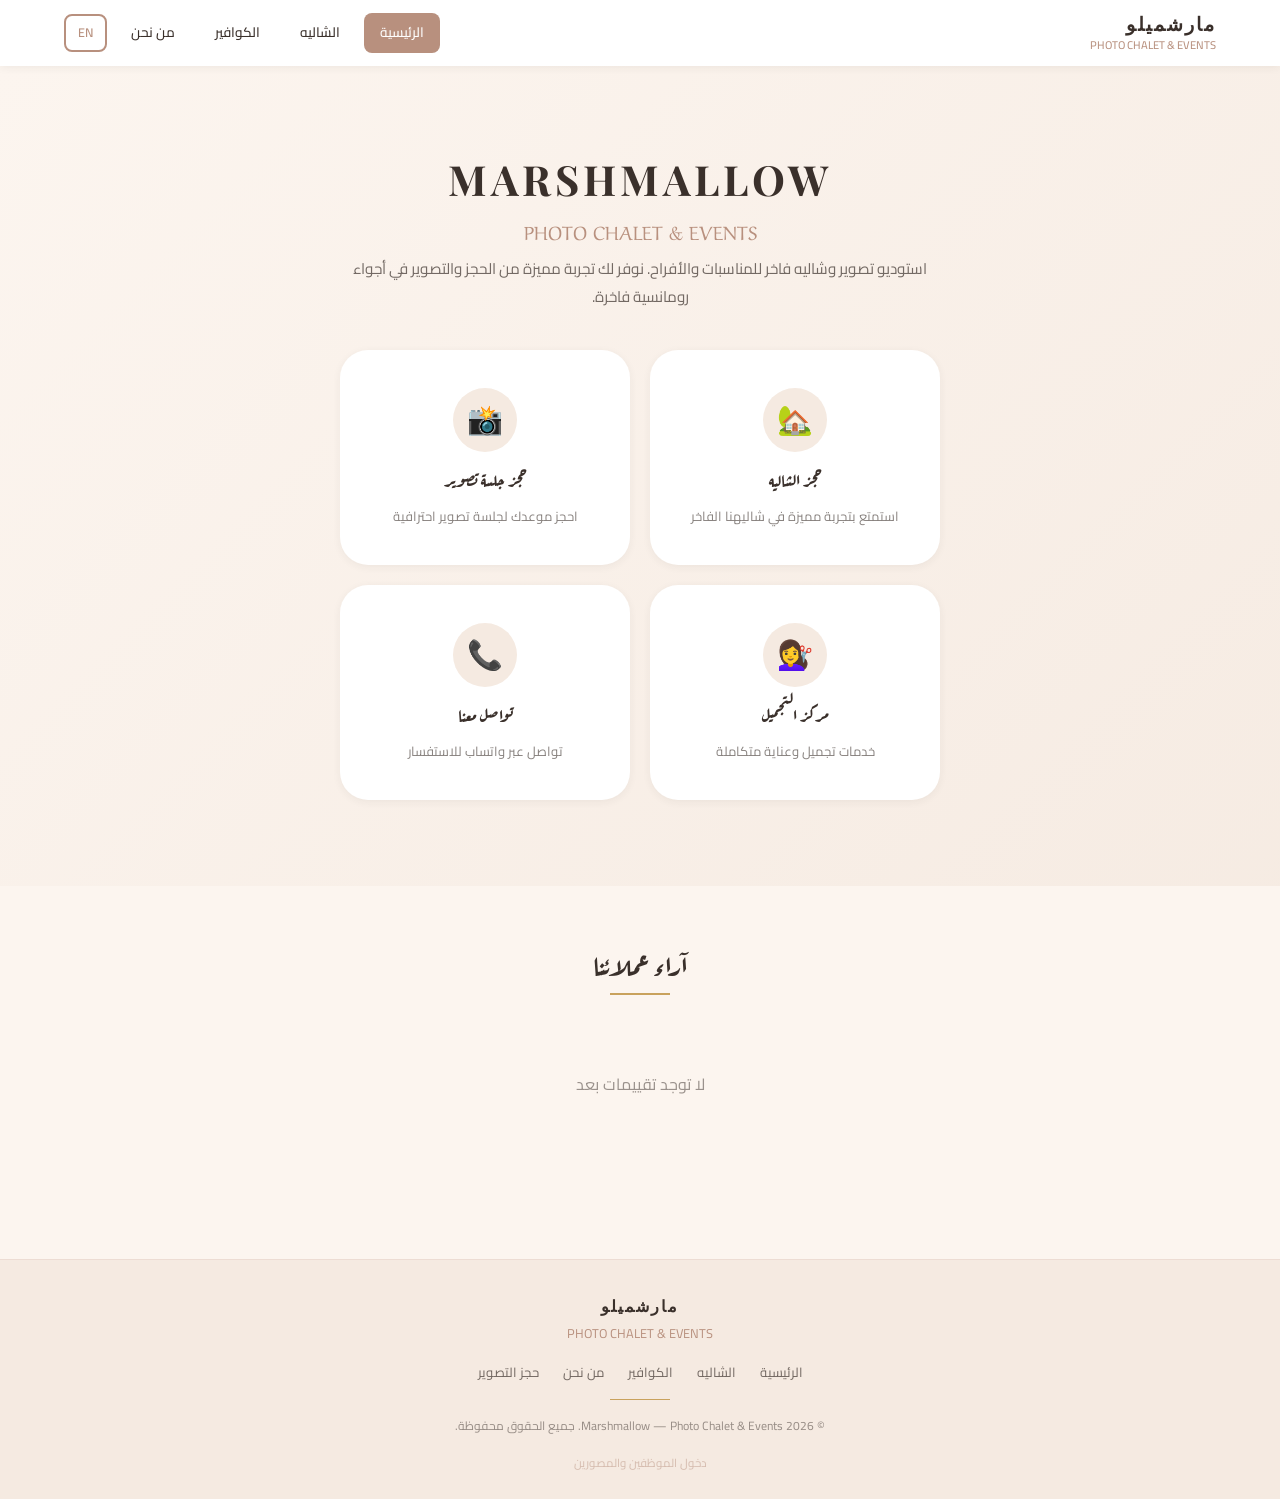
==== commit ea0219b4: "Add dynamic pricing, gallery, about page, testimonials, data export & backup New features: - Dynamic" ====
--- a/index.html
+++ b/index.html
@@ -24,19 +24,16 @@
           <div class="service-card-title" data-t="home_chalet_title">حجز الشاليه</div>
           <div class="service-card-desc" data-t="home_chalet_desc">استمتع بتجربة مميزة</div>
         </a>
-
         <a href="photography.html" class="service-card">
           <div class="service-card-icon">📸</div>
           <div class="service-card-title" data-t="home_photo_title">حجز جلسة تصوير</div>
           <div class="service-card-desc" data-t="home_photo_desc">احجز موعدك لجلسة تصوير</div>
         </a>
-
         <a href="salon.html" class="service-card">
           <div class="service-card-icon">💇‍♀️</div>
           <div class="service-card-title" data-t="home_salon_title">مركز التجميل</div>
           <div class="service-card-desc" data-t="home_salon_desc">خدمات تجميل وعناية</div>
         </a>
-
         <a href="https://wa.me/966XXXXXXXXX" target="_blank" class="service-card">
           <div class="service-card-icon">📞</div>
           <div class="service-card-title" data-t="home_contact_title">تواصل معنا</div>
@@ -46,14 +43,44 @@
     </div>
   </section>
 
+  <!-- Testimonials Section -->
+  <section class="testimonials-section">
+    <div class="container">
+      <div class="section-header">
+        <h2 data-t="testimonials_title">آراء عملائنا</h2>
+        <div class="section-line"></div>
+      </div>
+      <div class="testimonials-container" id="homeTestimonials"></div>
+    </div>
+  </section>
+
   <footer class="site-footer"></footer>
 
   <script src="js/translations.js"></script>
   <script src="js/api.js"></script>
   <script src="js/auth.js"></script>
   <script src="js/main.js"></script>
+  <script src="js/testimonials.js"></script>
   <script>
     initPage("home");
+
+    (async function loadTestimonials() {
+      try {
+        const result = await API.getTestimonials();
+        if (result.success && result.testimonials && result.testimonials.length > 0) {
+          createTestimonialsSlider({
+            containerId: "homeTestimonials",
+            testimonials: result.testimonials
+          });
+        } else {
+          document.getElementById("homeTestimonials").innerHTML =
+            `<p class="testimonials-empty">${t("testimonials_empty")}</p>`;
+        }
+      } catch (err) {
+        document.getElementById("homeTestimonials").innerHTML =
+          `<p class="testimonials-empty">${t("testimonials_empty")}</p>`;
+      }
+    })();
   </script>
 </body>
 </html>
--- a/css/style.css
+++ b/css/style.css
@@ -1173,3 +1173,518 @@
   left: auto;
   right: 24px;
 }
+
+[dir="ltr"] .lb-prev { left: 16px; right: auto; }
+[dir="ltr"] .lb-next { right: 16px; left: auto; }
+
+/* === Gallery Grid === */
+.gallery-section {
+  margin: 40px 0;
+}
+
+.gallery-section-title {
+  font-family: var(--font-arabic-heading);
+  font-size: 1.3rem;
+  text-align: center;
+  margin-bottom: 20px;
+  color: var(--charcoal);
+}
+
+.gallery-grid {
+  width: 100%;
+}
+
+.gallery-item {
+  position: relative;
+  overflow: hidden;
+  border-radius: var(--radius-md);
+  cursor: pointer;
+  break-inside: avoid;
+}
+
+.gallery-item img {
+  width: 100%;
+  display: block;
+  transition: transform 0.4s ease;
+}
+
+.gallery-item:hover img {
+  transform: scale(1.05);
+}
+
+.gallery-item-overlay {
+  position: absolute;
+  inset: 0;
+  background: rgba(58, 48, 43, 0.3);
+  display: flex;
+  align-items: center;
+  justify-content: center;
+  opacity: 0;
+  transition: opacity 0.3s ease;
+}
+
+.gallery-item:hover .gallery-item-overlay {
+  opacity: 1;
+}
+
+.gallery-item-icon {
+  font-size: 1.8rem;
+  color: var(--white);
+}
+
+.gallery-empty {
+  text-align: center;
+  opacity: 0.5;
+  padding: 40px;
+}
+
+/* === Lightbox === */
+.gallery-lightbox {
+  position: fixed;
+  inset: 0;
+  z-index: 2000;
+  background: rgba(0, 0, 0, 0.95);
+  display: flex;
+  align-items: center;
+  justify-content: center;
+  opacity: 0;
+  visibility: hidden;
+  transition: all 0.3s ease;
+}
+
+.gallery-lightbox.active {
+  opacity: 1;
+  visibility: visible;
+}
+
+.lb-close {
+  position: absolute;
+  top: 20px;
+  left: 20px;
+  width: 44px;
+  height: 44px;
+  border-radius: 50%;
+  background: rgba(255,255,255,0.15);
+  color: white;
+  font-size: 1.5rem;
+  display: flex;
+  align-items: center;
+  justify-content: center;
+  cursor: pointer;
+  z-index: 10;
+  transition: background 0.2s;
+}
+.lb-close:hover { background: rgba(255,255,255,0.3); }
+
+.lb-prev, .lb-next {
+  position: absolute;
+  top: 50%;
+  transform: translateY(-50%);
+  width: 48px;
+  height: 48px;
+  border-radius: 50%;
+  background: rgba(255,255,255,0.1);
+  color: white;
+  font-size: 1.4rem;
+  display: flex;
+  align-items: center;
+  justify-content: center;
+  cursor: pointer;
+  z-index: 10;
+  transition: background 0.2s;
+}
+.lb-prev { left: 16px; }
+.lb-next { right: 16px; }
+.lb-prev:hover, .lb-next:hover { background: rgba(255,255,255,0.25); }
+
+.lb-counter {
+  position: absolute;
+  bottom: 20px;
+  left: 50%;
+  transform: translateX(-50%);
+  color: rgba(255,255,255,0.7);
+  font-family: var(--font-english-body);
+  font-size: 0.85rem;
+  z-index: 10;
+}
+
+.lb-zoom-in, .lb-zoom-out, .lb-reset {
+  position: absolute;
+  right: 20px;
+  width: 40px;
+  height: 40px;
+  border-radius: 50%;
+  background: rgba(255,255,255,0.1);
+  color: white;
+  font-size: 1.2rem;
+  display: flex;
+  align-items: center;
+  justify-content: center;
+  cursor: pointer;
+  z-index: 10;
+  transition: background 0.2s;
+}
+.lb-zoom-in { top: 20px; }
+.lb-zoom-out { top: 68px; }
+.lb-reset { top: 116px; }
+.lb-zoom-in:hover, .lb-zoom-out:hover, .lb-reset:hover { background: rgba(255,255,255,0.25); }
+
+.lb-image-wrapper {
+  width: 90vw;
+  height: 85vh;
+  display: flex;
+  align-items: center;
+  justify-content: center;
+  overflow: hidden;
+  cursor: default;
+}
+
+.lb-image {
+  max-width: 100%;
+  max-height: 100%;
+  object-fit: contain;
+  transition: transform 0.3s ease;
+  user-select: none;
+}
+
+/* === Testimonials === */
+.testimonials-section {
+  padding: 60px 0;
+}
+
+.testimonials-container {
+  max-width: 600px;
+  margin: 0 auto;
+  text-align: center;
+}
+
+.testimonial-card {
+  background: var(--white);
+  border-radius: var(--radius-xl);
+  box-shadow: var(--shadow-md);
+  padding: 36px 32px;
+  margin-bottom: 20px;
+}
+
+.testimonial-avatar {
+  width: 64px;
+  height: 64px;
+  border-radius: 50%;
+  object-fit: cover;
+  margin: 0 auto 12px;
+  border: 3px solid var(--rose-mauve);
+}
+
+.testimonial-avatar-placeholder {
+  width: 64px;
+  height: 64px;
+  border-radius: 50%;
+  background: var(--rose-mauve);
+  color: var(--white);
+  display: flex;
+  align-items: center;
+  justify-content: center;
+  font-size: 1.4rem;
+  font-weight: 700;
+  margin: 0 auto 12px;
+}
+
+.testimonial-stars {
+  font-size: 1.2rem;
+  color: var(--gold);
+  margin-bottom: 12px;
+  letter-spacing: 2px;
+}
+
+.testimonial-comment {
+  font-size: 0.95rem;
+  color: var(--charcoal);
+  line-height: 1.8;
+  margin-bottom: 16px;
+  font-style: italic;
+}
+
+.testimonial-author {
+  font-size: 0.9rem;
+  color: var(--charcoal);
+}
+
+.testimonial-author strong {
+  display: block;
+  margin-bottom: 2px;
+}
+
+.testimonial-date {
+  font-size: 0.75rem;
+  opacity: 0.5;
+}
+
+.testimonial-nav {
+  display: flex;
+  align-items: center;
+  justify-content: center;
+  gap: 12px;
+}
+
+.testimonial-nav-btn {
+  width: 36px;
+  height: 36px;
+  border-radius: 50%;
+  border: 2px solid rgba(184,144,126,0.3);
+  background: transparent;
+  color: var(--charcoal);
+  font-size: 1rem;
+  cursor: pointer;
+  display: flex;
+  align-items: center;
+  justify-content: center;
+  transition: all var(--transition);
+}
+.testimonial-nav-btn:hover {
+  background: var(--rose-mauve);
+  color: var(--white);
+  border-color: var(--rose-mauve);
+}
+
+.testimonial-dots {
+  display: flex;
+  gap: 6px;
+}
+
+.testimonial-dot {
+  width: 8px;
+  height: 8px;
+  border-radius: 50%;
+  background: var(--past);
+  cursor: pointer;
+  transition: all var(--transition);
+}
+.testimonial-dot.active {
+  background: var(--rose-mauve);
+  width: 20px;
+  border-radius: 4px;
+}
+
+.testimonials-empty {
+  text-align: center;
+  opacity: 0.5;
+  padding: 40px;
+}
+
+/* === About Page === */
+.about-hero {
+  text-align: center;
+  padding: 60px 24px 40px;
+}
+
+.about-hero h1 {
+  font-family: var(--font-english-heading);
+  font-size: 2.4rem;
+  margin-bottom: 8px;
+}
+
+.about-hero .section-line {
+  width: 60px;
+  height: 2px;
+  background: var(--gold);
+  margin: 12px auto;
+}
+
+.about-section {
+  margin-bottom: 48px;
+}
+
+.about-section h2 {
+  font-size: 1.4rem;
+  margin-bottom: 12px;
+  color: var(--rose-mauve-dark);
+}
+
+.about-section p {
+  font-size: 0.95rem;
+  line-height: 1.9;
+  color: var(--charcoal);
+  opacity: 0.8;
+}
+
+.about-grid {
+  display: grid;
+  grid-template-columns: repeat(auto-fit, minmax(240px, 1fr));
+  gap: 20px;
+  margin-top: 24px;
+}
+
+.about-card {
+  background: var(--white);
+  border-radius: var(--radius-lg);
+  box-shadow: var(--shadow-sm);
+  padding: 28px 20px;
+  text-align: center;
+  transition: all var(--transition);
+}
+.about-card:hover {
+  transform: translateY(-3px);
+  box-shadow: var(--shadow-hover);
+}
+.about-card .icon {
+  font-size: 2rem;
+  margin-bottom: 12px;
+}
+.about-card h3 {
+  font-size: 1.05rem;
+  margin-bottom: 6px;
+  color: var(--rose-mauve-dark);
+}
+.about-card p {
+  font-size: 0.82rem;
+  opacity: 0.7;
+  line-height: 1.6;
+}
+
+/* === Stats Counter === */
+.stats-counter-section {
+  padding: 48px 0;
+  background: var(--white);
+  border-radius: var(--radius-xl);
+  box-shadow: var(--shadow-sm);
+  margin: 40px 0;
+}
+
+.stats-counter-grid {
+  display: grid;
+  grid-template-columns: repeat(4, 1fr);
+  gap: 24px;
+  text-align: center;
+}
+
+.stats-counter-item .number {
+  font-family: var(--font-english-heading);
+  font-size: 2.4rem;
+  font-weight: 700;
+  color: var(--rose-mauve-dark);
+  line-height: 1.2;
+}
+
+.stats-counter-item .label {
+  font-size: 0.85rem;
+  color: var(--charcoal);
+  opacity: 0.6;
+  margin-top: 4px;
+}
+
+/* === Price Display === */
+.price-display {
+  background: var(--warm-white);
+  border-radius: var(--radius-md);
+  padding: 14px 18px;
+  display: flex;
+  align-items: center;
+  justify-content: space-between;
+  margin-bottom: 16px;
+  border: 1px solid rgba(184,144,126,0.15);
+}
+
+.price-display .price-label {
+  font-size: 0.9rem;
+  font-weight: 600;
+  color: var(--charcoal);
+}
+
+.price-display .price-value {
+  font-family: var(--font-english-heading);
+  font-size: 1.3rem;
+  font-weight: 700;
+  color: var(--rose-mauve-dark);
+}
+
+.price-display .price-currency {
+  font-size: 0.8rem;
+  opacity: 0.6;
+  margin-right: 4px;
+}
+
+/* === Data Management === */
+.data-mgmt-grid {
+  display: grid;
+  grid-template-columns: repeat(auto-fill, minmax(220px, 1fr));
+  gap: 12px;
+}
+
+.data-mgmt-btn {
+  display: flex;
+  align-items: center;
+  gap: 10px;
+  padding: 14px 18px;
+  background: var(--cream);
+  border-radius: var(--radius-md);
+  cursor: pointer;
+  transition: all var(--transition);
+  border: 2px solid transparent;
+  font-weight: 600;
+  font-size: 0.88rem;
+}
+.data-mgmt-btn:hover {
+  border-color: var(--rose-mauve);
+  background: var(--white);
+}
+.data-mgmt-btn .icon {
+  font-size: 1.2rem;
+}
+
+.backup-table {
+  width: 100%;
+  border-collapse: collapse;
+  font-size: 0.85rem;
+  margin-top: 16px;
+}
+
+.backup-table th {
+  text-align: right;
+  padding: 10px 12px;
+  font-weight: 600;
+  color: var(--rose-mauve-dark);
+  border-bottom: 2px solid var(--warm-white);
+  font-size: 0.78rem;
+}
+
+.backup-table td {
+  padding: 10px 12px;
+  border-bottom: 1px solid rgba(245,234,225,0.8);
+}
+
+.backup-table a {
+  color: var(--rose-mauve);
+  text-decoration: underline;
+}
+
+/* === Responsive Gallery/Testimonials/About === */
+@media (max-width: 768px) {
+  .stats-counter-grid {
+    grid-template-columns: 1fr 1fr;
+    gap: 16px;
+  }
+  .stats-counter-item .number {
+    font-size: 1.8rem;
+  }
+  .about-grid {
+    grid-template-columns: 1fr;
+  }
+  .data-mgmt-grid {
+    grid-template-columns: 1fr;
+  }
+  .gallery-grid {
+    columns: 2 !important;
+  }
+  .lb-zoom-in { top: 12px; }
+  .lb-zoom-out { top: 60px; }
+  .lb-reset { top: 108px; }
+}
+
+@media (max-width: 480px) {
+  .gallery-grid {
+    columns: 1 !important;
+  }
+  .stats-counter-grid {
+    grid-template-columns: 1fr 1fr;
+  }
+}
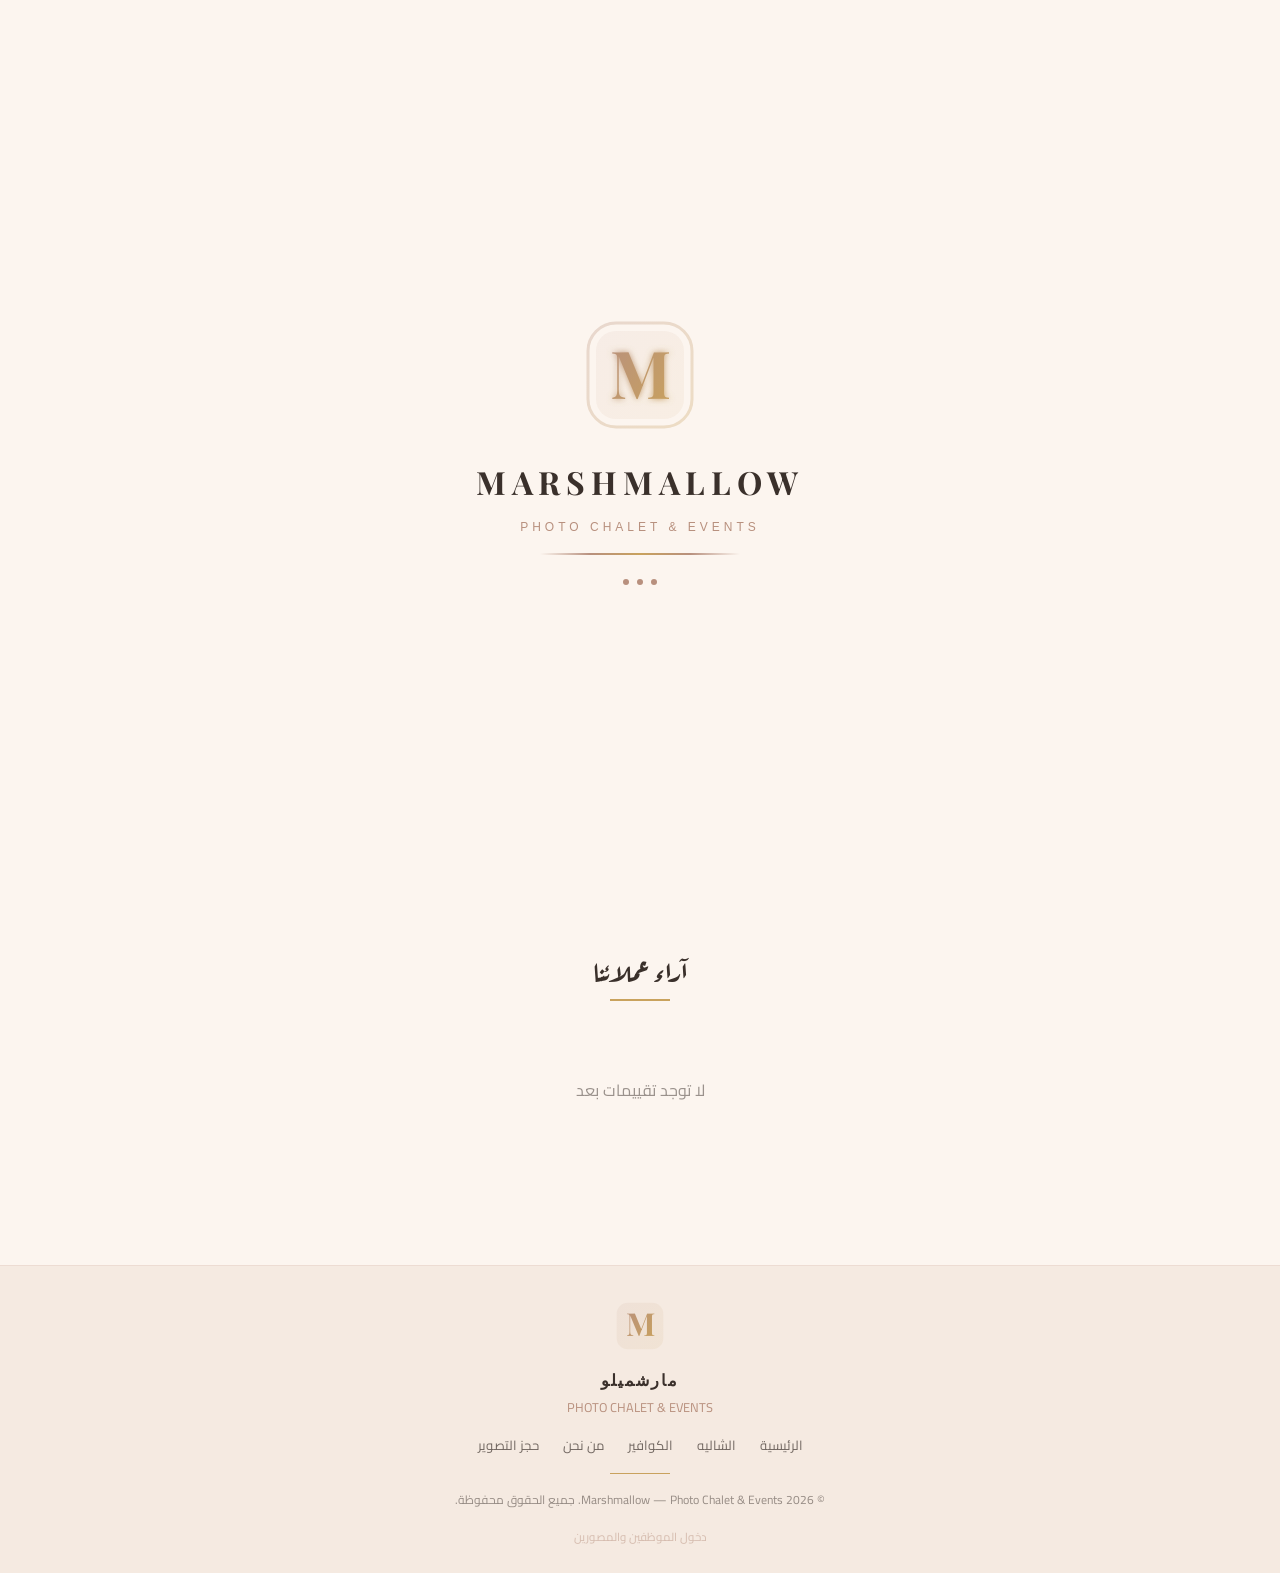
==== commit 38e2b496: "Add animated splash screen intro + M logo throughout Splash Screen: - Full-screen cream overlay on e" ====
--- a/index.html
+++ b/index.html
@@ -8,6 +8,18 @@
   <link rel="stylesheet" href="css/style.css">
 </head>
 <body>
+  <div class="splash-screen" id="splash">
+    <div class="splash-logo-m" id="splashLogo"></div>
+    <div class="splash-brand">MARSHMALLOW</div>
+    <div class="splash-sub">PHOTO CHALET & EVENTS</div>
+    <div class="splash-line"></div>
+    <div class="splash-dots">
+      <div class="splash-dot"></div>
+      <div class="splash-dot"></div>
+      <div class="splash-dot"></div>
+    </div>
+  </div>
+
   <header class="site-header"></header>
 
   <section class="hero">
--- a/css/style.css
+++ b/css/style.css
@@ -1688,3 +1688,139 @@
     grid-template-columns: 1fr 1fr;
   }
 }
+
+/* ===== Splash Screen Intro Animation ===== */
+.splash-screen {
+  position: fixed;
+  top: 0;
+  left: 0;
+  right: 0;
+  bottom: 0;
+  z-index: 99999;
+  background: var(--cream);
+  display: flex;
+  flex-direction: column;
+  align-items: center;
+  justify-content: center;
+  transition: opacity 0.6s ease, visibility 0.6s ease;
+}
+
+.splash-screen.hide {
+  opacity: 0;
+  visibility: hidden;
+  pointer-events: none;
+}
+
+.splash-logo-m {
+  width: 120px;
+  height: 120px;
+  opacity: 0;
+  transform: scale(0.5);
+  animation: splashMIn 0.8s cubic-bezier(0.34, 1.56, 0.64, 1) 0.2s forwards;
+}
+
+.splash-logo-m svg {
+  width: 100%;
+  height: 100%;
+}
+
+.splash-brand {
+  font-family: var(--font-english-heading);
+  font-size: 2rem;
+  font-weight: 700;
+  color: var(--charcoal);
+  letter-spacing: 6px;
+  margin-top: 20px;
+  opacity: 0;
+  transform: translateY(10px);
+  animation: splashTextIn 0.6s ease 0.6s forwards;
+}
+
+.splash-sub {
+  font-family: var(--font-english-body);
+  font-size: 0.75rem;
+  color: var(--rose-mauve);
+  letter-spacing: 4px;
+  text-transform: uppercase;
+  margin-top: 8px;
+  opacity: 0;
+  transform: translateY(10px);
+  animation: splashTextIn 0.6s ease 0.8s forwards;
+}
+
+.splash-line {
+  width: 0;
+  height: 2px;
+  background: linear-gradient(90deg, transparent, var(--rose-mauve), var(--gold), var(--rose-mauve), transparent);
+  margin-top: 16px;
+  animation: splashLineExpand 0.8s ease 1s forwards;
+}
+
+.splash-dots {
+  display: flex;
+  gap: 8px;
+  margin-top: 24px;
+  opacity: 0;
+  animation: splashTextIn 0.4s ease 1.2s forwards;
+}
+
+.splash-dot {
+  width: 6px;
+  height: 6px;
+  border-radius: 50%;
+  background: var(--rose-mauve);
+  animation: splashPulse 0.8s ease-in-out infinite;
+}
+
+.splash-dot:nth-child(2) { animation-delay: 0.15s; }
+.splash-dot:nth-child(3) { animation-delay: 0.3s; }
+
+@keyframes splashMIn {
+  0% { opacity: 0; transform: scale(0.5) rotate(-10deg); }
+  60% { opacity: 1; transform: scale(1.1) rotate(2deg); }
+  100% { opacity: 1; transform: scale(1) rotate(0deg); }
+}
+
+@keyframes splashTextIn {
+  from { opacity: 0; transform: translateY(10px); }
+  to { opacity: 1; transform: translateY(0); }
+}
+
+@keyframes splashLineExpand {
+  from { width: 0; }
+  to { width: 200px; }
+}
+
+@keyframes splashPulse {
+  0%, 100% { opacity: 0.3; transform: scale(1); }
+  50% { opacity: 1; transform: scale(1.4); }
+}
+
+@keyframes splashFadeUp {
+  0% { opacity: 1; transform: translateY(0); }
+  100% { opacity: 0; transform: translateY(-30px); }
+}
+
+/* === M Logo in Header === */
+.m-logo {
+  width: 48px;
+  height: 48px;
+  flex-shrink: 0;
+}
+
+.m-logo svg {
+  width: 100%;
+  height: 100%;
+}
+
+/* === Footer Logo === */
+.footer-logo-wrap {
+  margin: 0 auto 12px;
+  width: 56px;
+  height: 56px;
+}
+
+.footer-logo-wrap svg {
+  width: 100%;
+  height: 100%;
+}
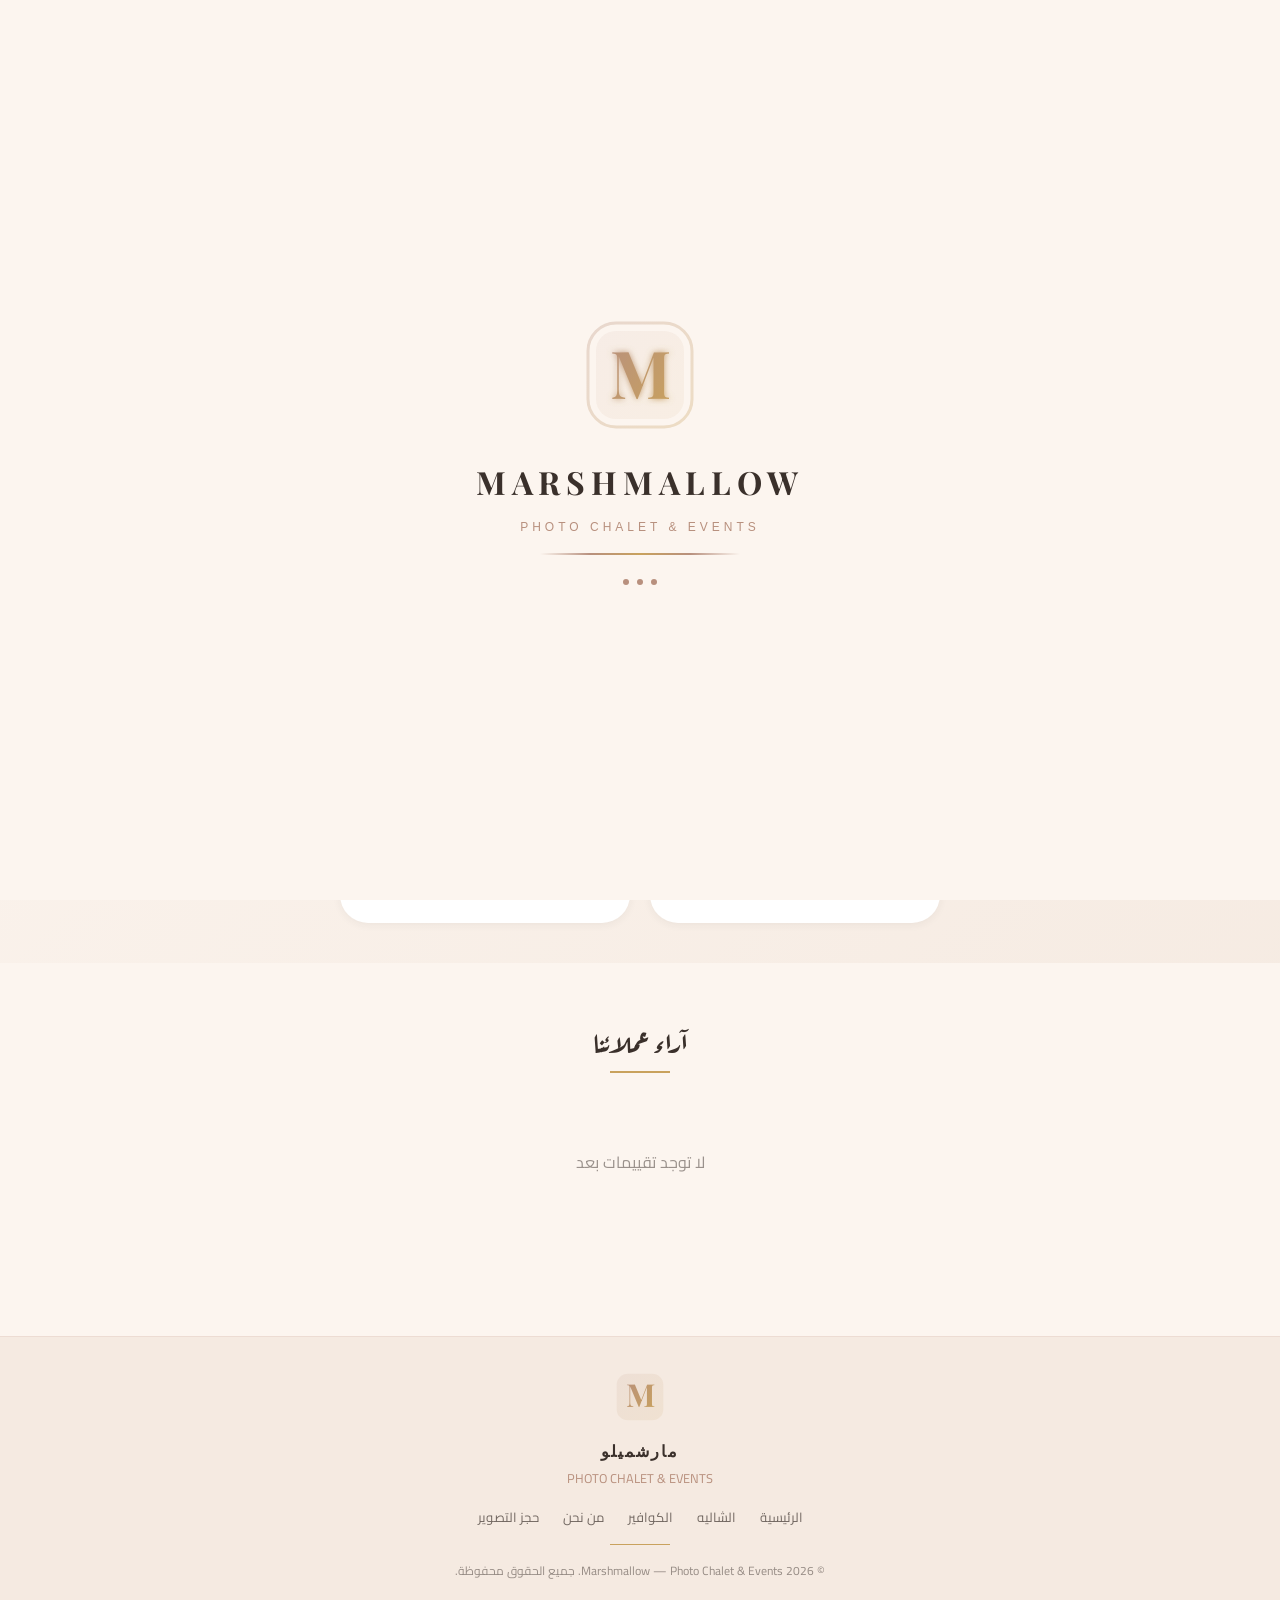
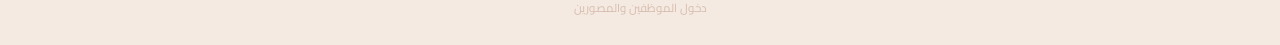
==== commit c676c913: "Fix SVG logo rendering + add hero logo - Fixed SVG gradient ID collisions: each logo instance now ge" ====
--- a/index.html
+++ b/index.html
@@ -25,7 +25,7 @@
   <section class="hero">
     <div class="hero-bg"></div>
     <div class="hero-content">
-      <img src="images/logo.png" alt="Marshmallow Logo" class="hero-logo" onerror="this.style.display='none'">
+      <div class="hero-logo-m" id="heroLogo"></div>
       <h1 class="hero-title english-heading" data-t="hero_title">MARSHMALLOW</h1>
       <div class="hero-subtitle-ar" data-t="hero_subtitle"> PHOTO CHALET & EVENTS</div>
       <p class="hero-tagline" data-t="hero_tagline">استوديو تصوير وشاليه فاخر للمناسبات والأفراح.</p>
@@ -75,6 +75,8 @@
   <script src="js/testimonials.js"></script>
   <script>
     initPage("home");
+    var heroLogo = document.getElementById("heroLogo");
+    if (heroLogo) heroLogo.innerHTML = getMLogoSVG();
 
     (async function loadTestimonials() {
       try {
--- a/css/style.css
+++ b/css/style.css
@@ -109,7 +109,7 @@
   box-shadow: var(--shadow-sm);
   position: sticky;
   top: 0;
-  z-index: 100;
+  z-index: 1000;
   padding: 12px 0;
 }
 
@@ -126,6 +126,17 @@
   display: flex;
   align-items: center;
   gap: 12px;
+}
+
+.header-logo .m-logo {
+  width: 48px;
+  height: 48px;
+  flex-shrink: 0;
+}
+
+.header-logo .m-logo svg {
+  width: 100%;
+  height: 100%;
 }
 
 .header-logo img {
@@ -902,6 +913,18 @@
   box-shadow: var(--shadow-lg);
 }
 
+.hero-logo-m {
+  width: 140px;
+  height: 140px;
+  margin: 0 auto 24px;
+}
+
+.hero-logo-m svg {
+  width: 100%;
+  height: 100%;
+  filter: drop-shadow(0 4px 20px rgba(184, 144, 126, 0.3));
+}
+
 .hero-title {
   font-family: var(--font-english-heading);
   font-size: 2.6rem;
@@ -1050,7 +1073,7 @@
   h2 { font-size: 1.4rem; }
 
   .hero-title { font-size: 1.8rem; letter-spacing: 2px; }
-  .hero-logo { height: 100px; }
+  .hero-logo, .hero-logo-m { width: 100px; height: 100px; }
 
   .services-grid {
     grid-template-columns: 1fr 1fr;
